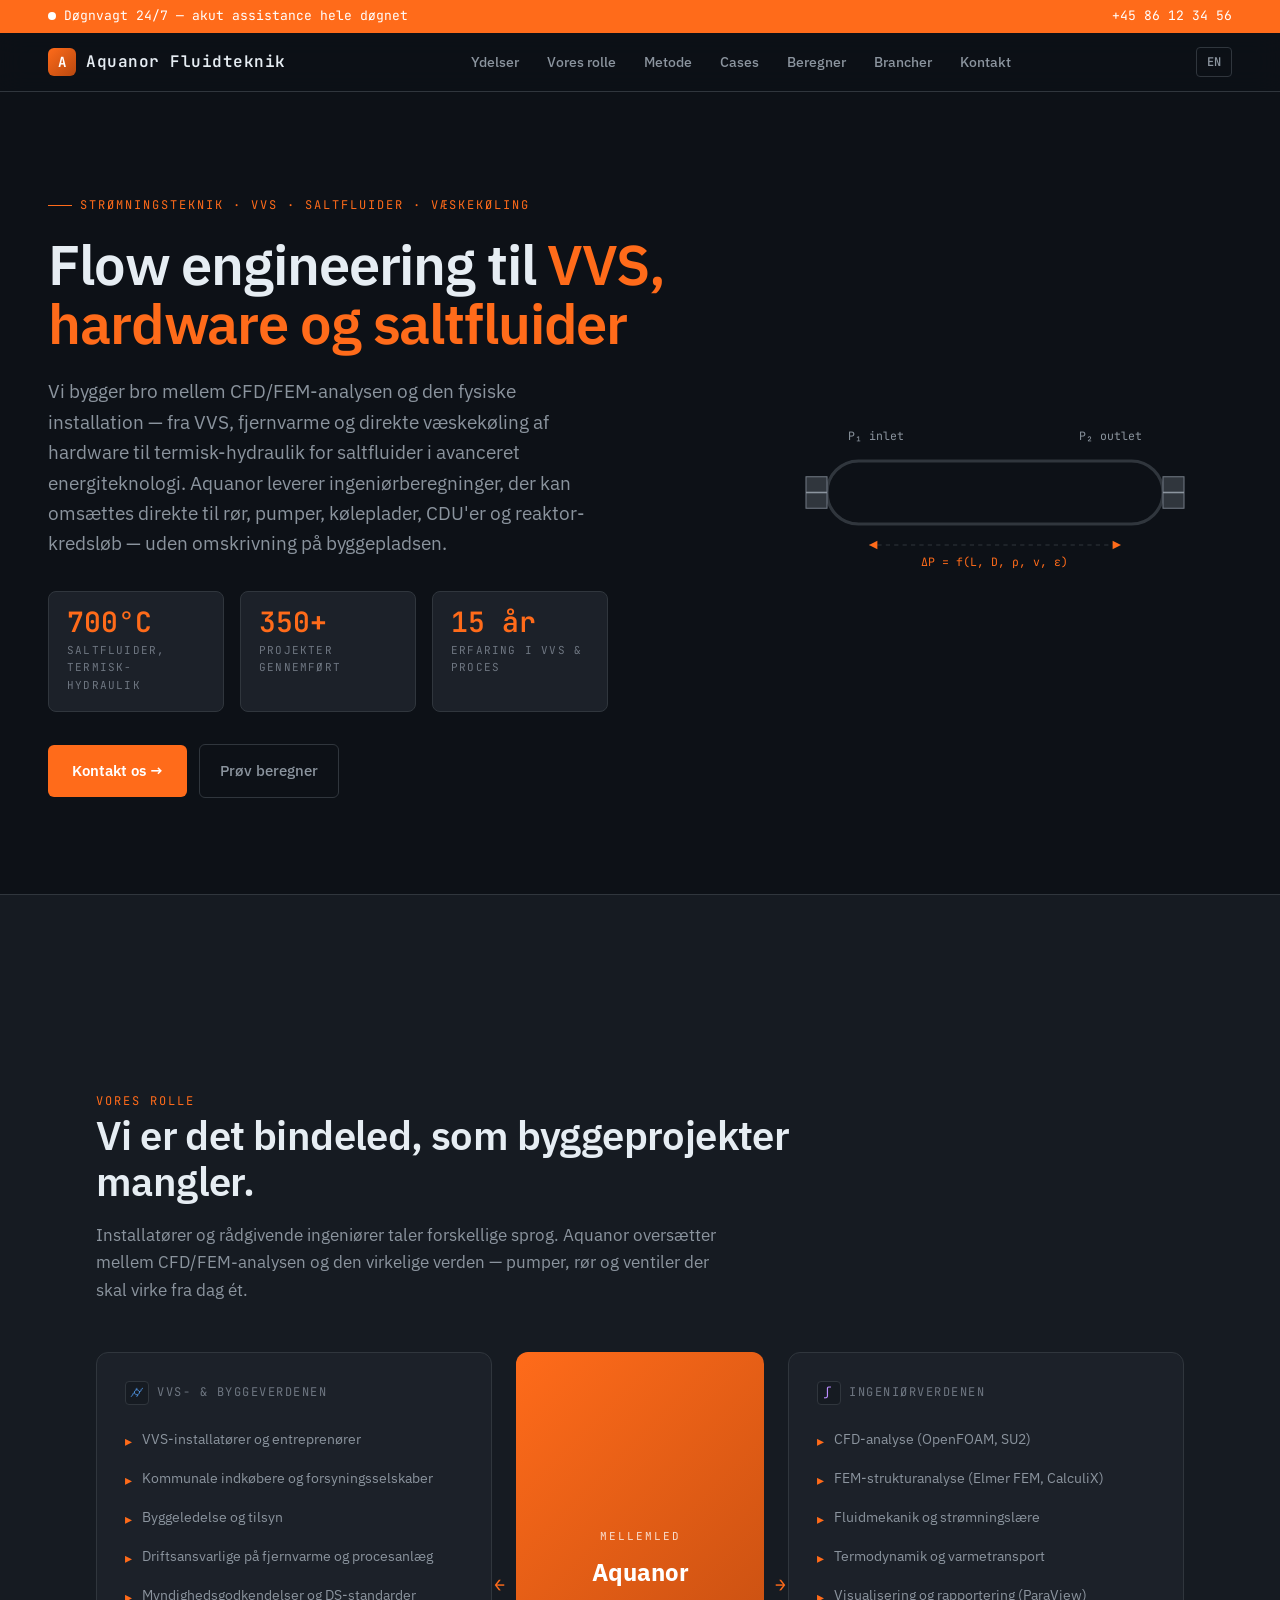
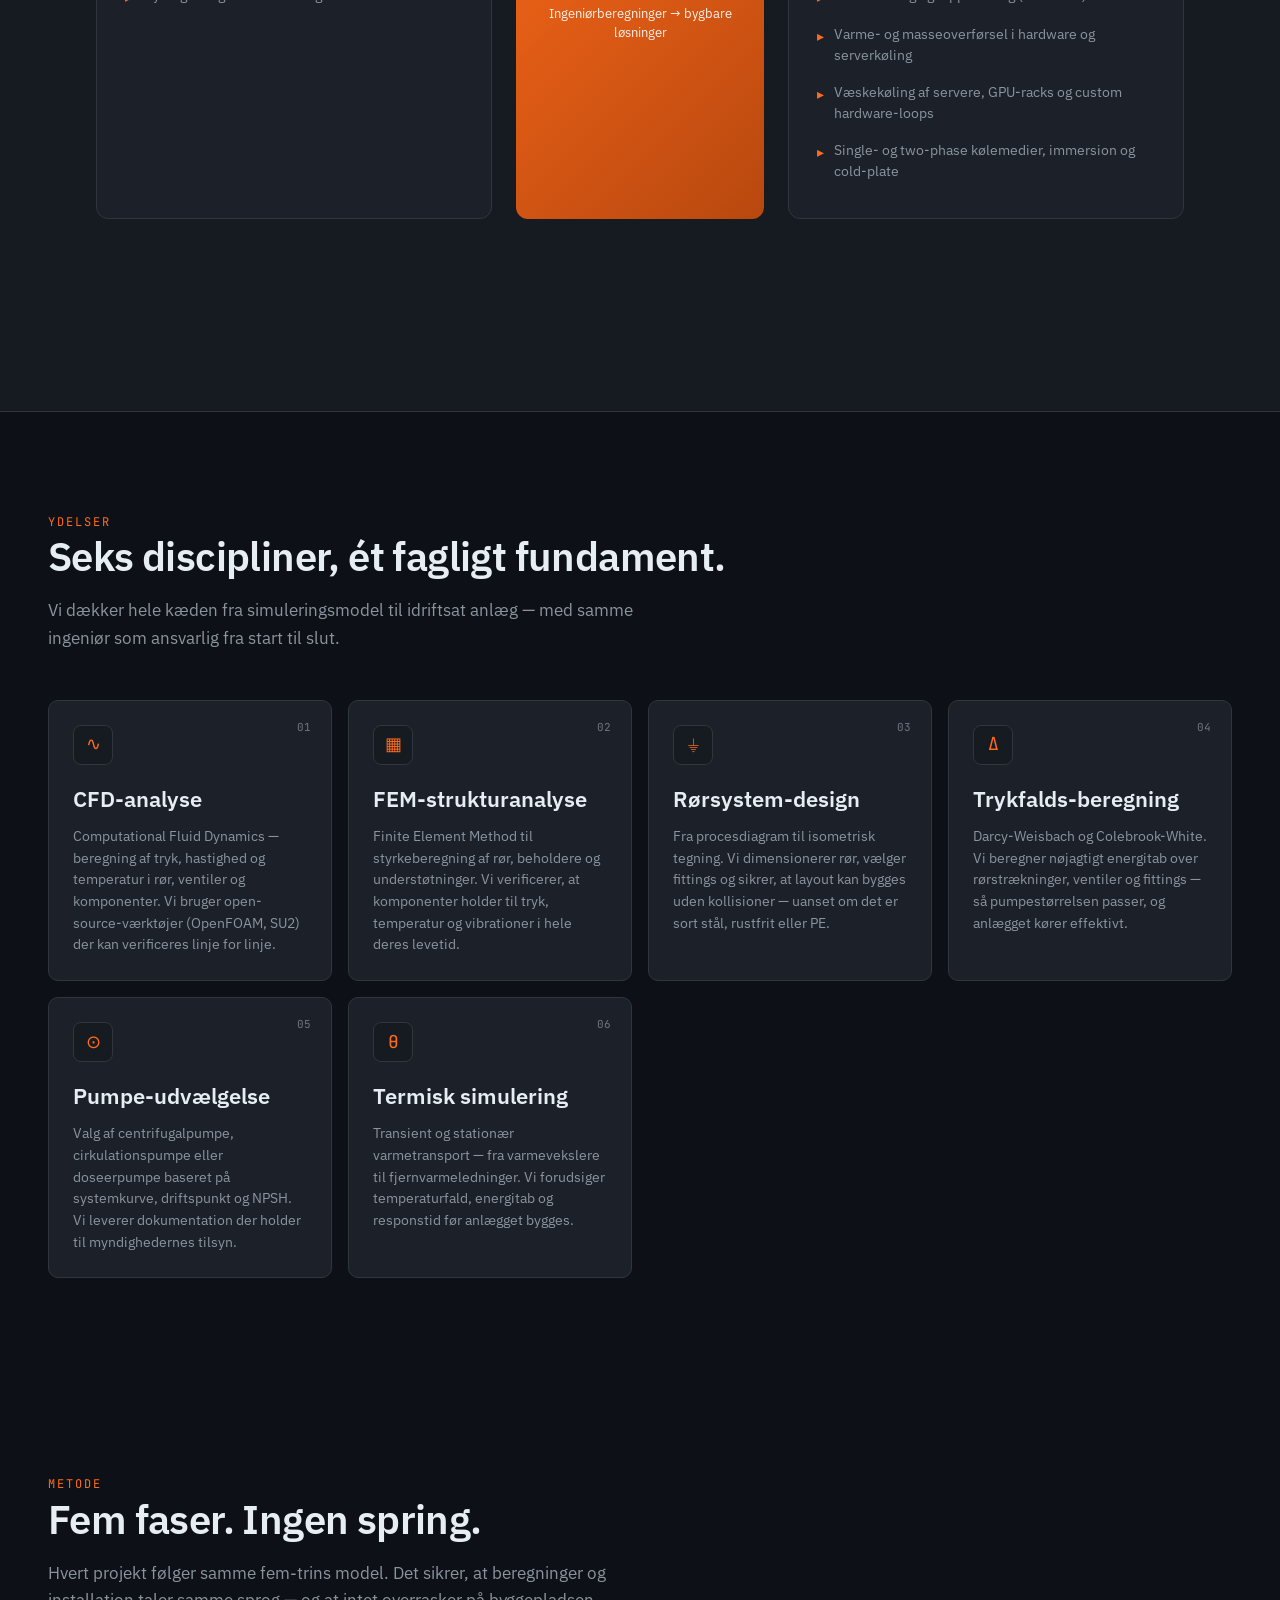
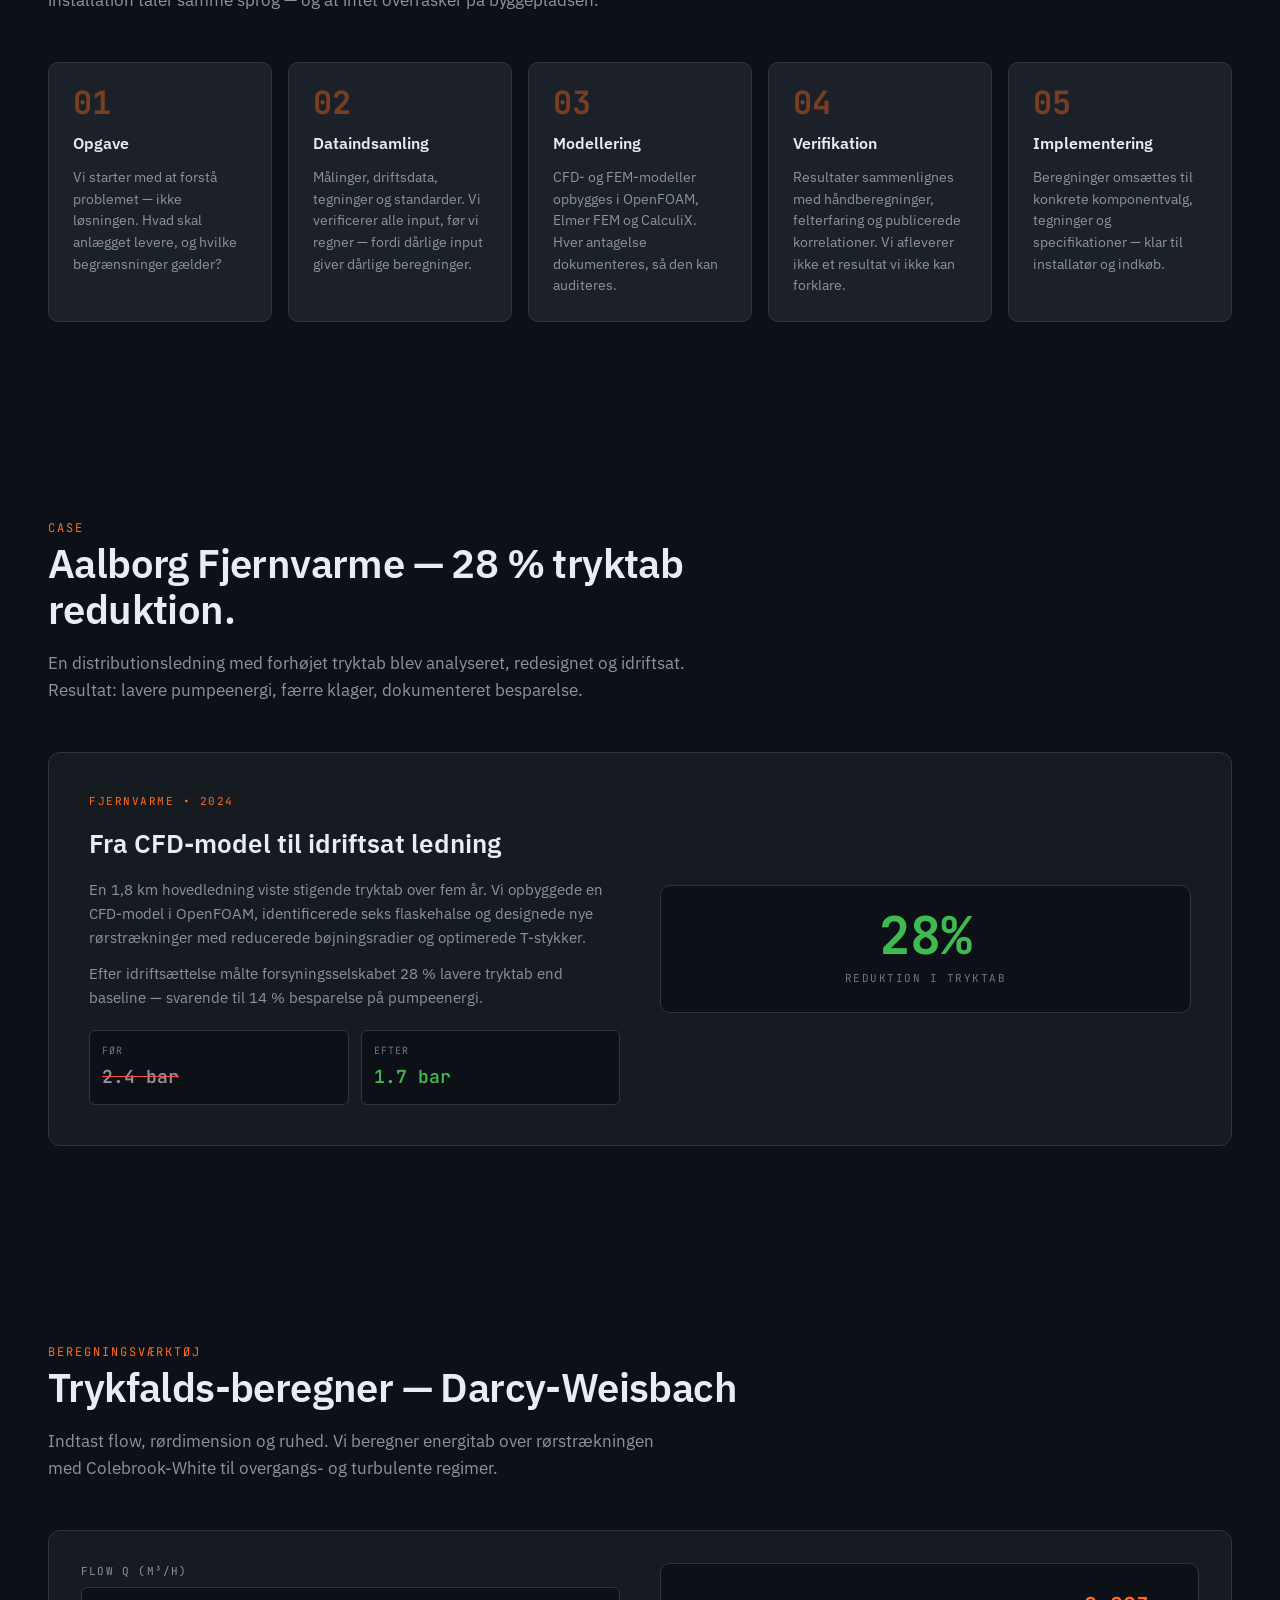
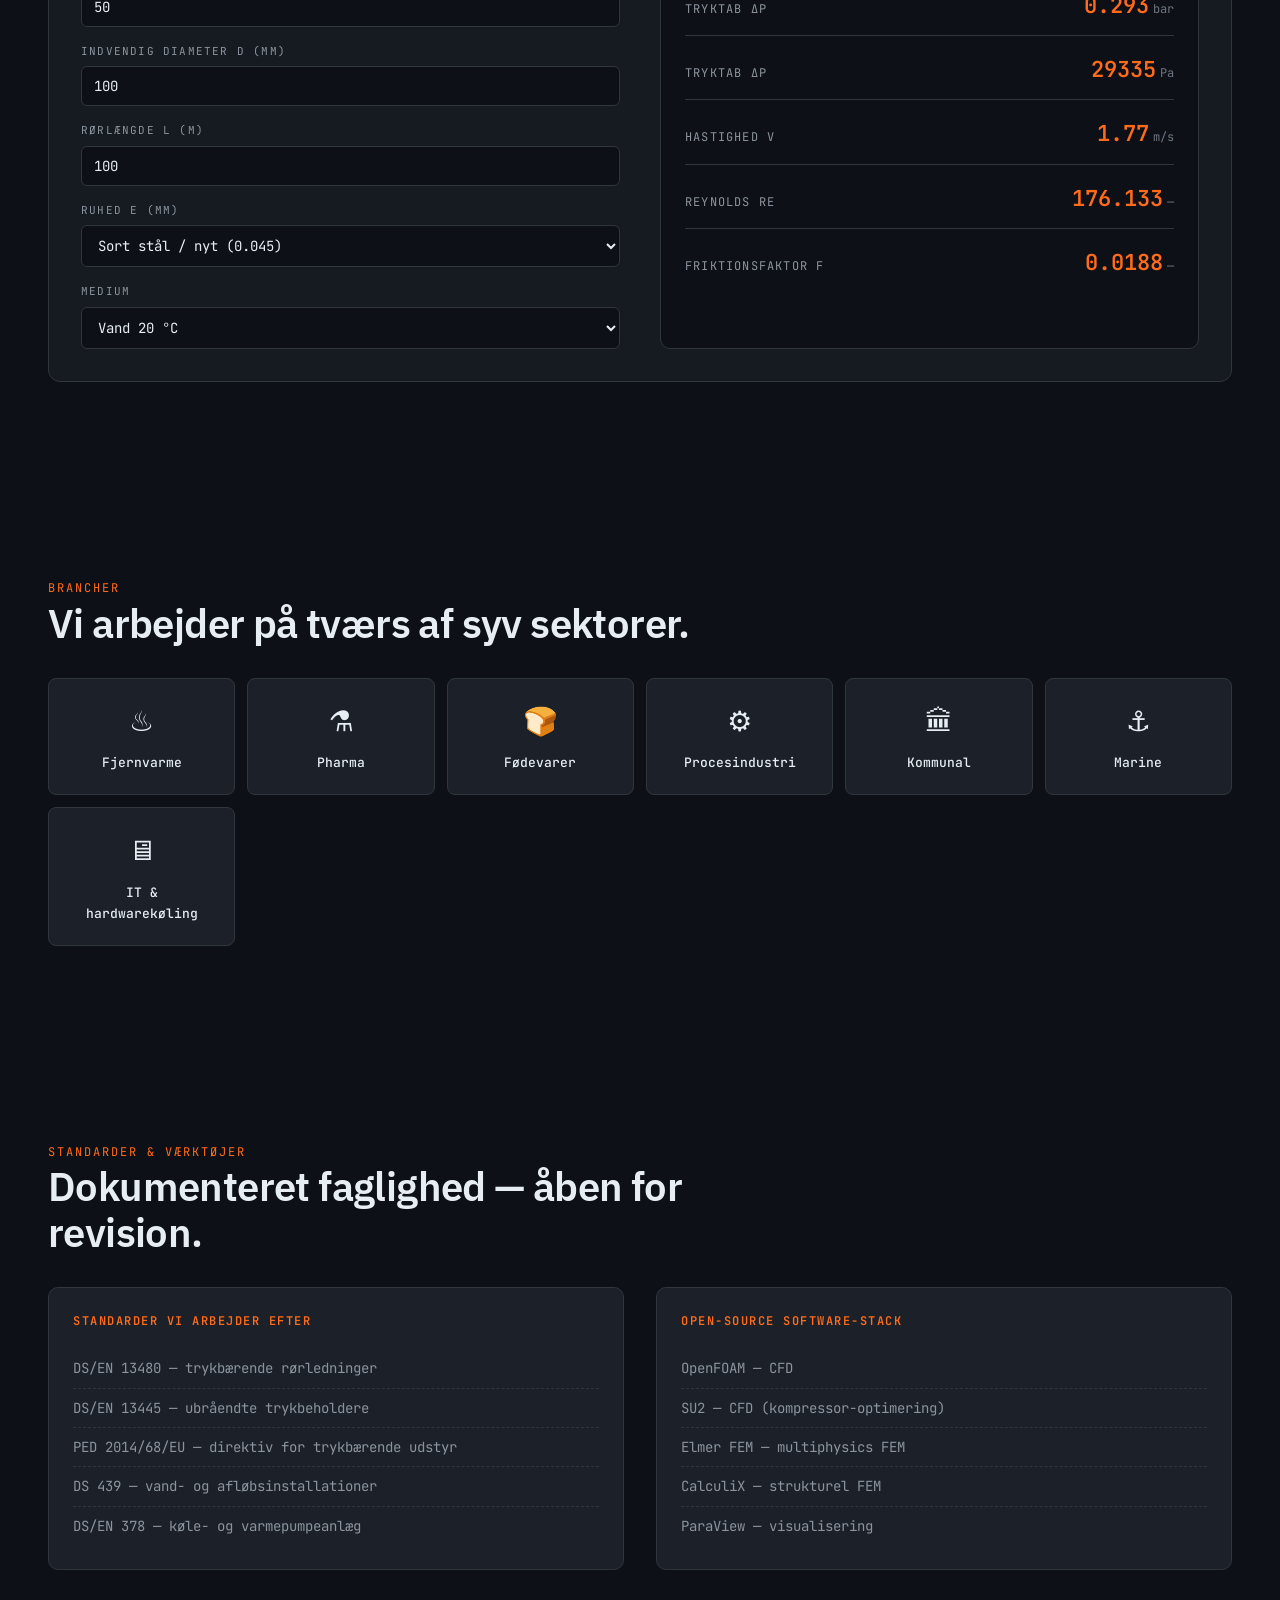
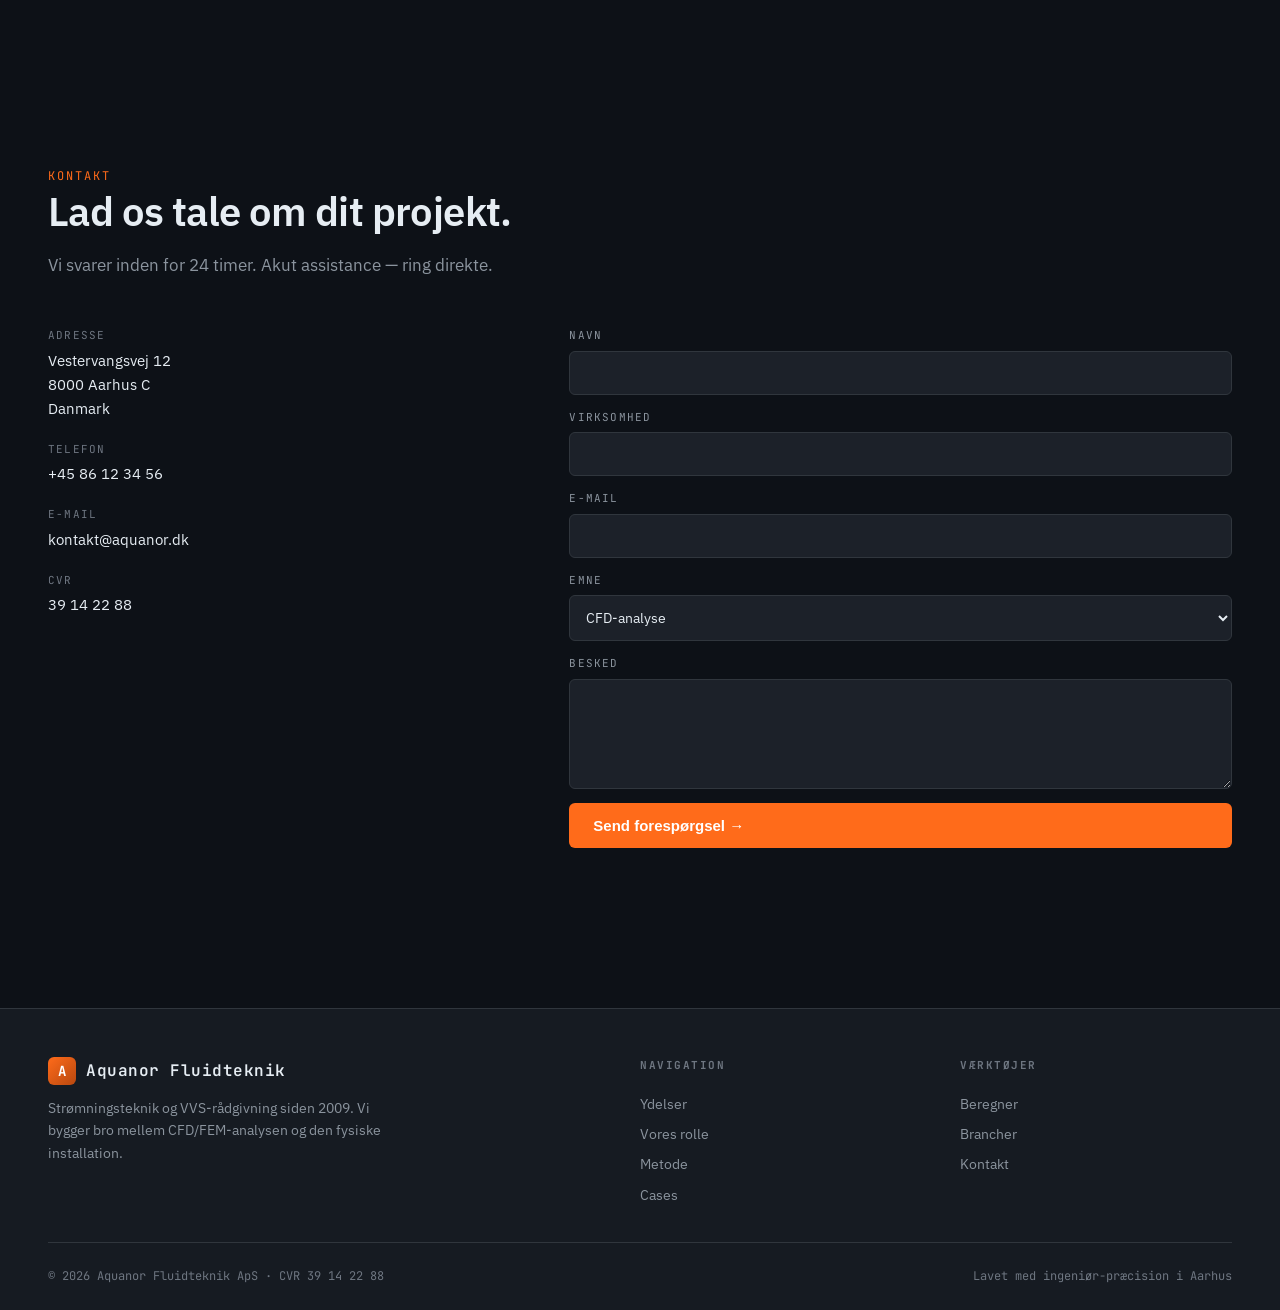
==== index.html @ 1bf4fdbf "Reframe around salt fluids + hardware cooling (700°C hero stat, 3 new bridge bullets, broader indust" ====
<!DOCTYPE html>
<html lang="da" data-lang="da">
<head>
<meta charset="UTF-8">
<meta name="viewport" content="width=device-width, initial-scale=1.0">
<title>Aquanor Fluidteknik ApS</title>
<link rel="preconnect" href="https://fonts.googleapis.com">
<link rel="preconnect" href="https://fonts.gstatic.com" crossorigin>
<link href="https://fonts.googleapis.com/css2?family=IBM+Plex+Sans:wght@400;500;600;700&family=JetBrains+Mono:wght@400;500&display=swap" rel="stylesheet">
<style>
:root{
  --bg:#0d1117;--bg-elev:#161b22;--bg-card:#1c2129;--border:#30363d;
  --text:#e6edf3;--text-dim:#8b949e;--text-faint:#6e7681;
  --accent:#ff6b1a;--accent-dim:#b8480f;
  --blue:#58a6ff;--green:#3fb950;--purple:#bc8cff;
  --mono:'JetBrains Mono',monospace;--sans:'IBM Plex Sans',system-ui,sans-serif;
}
*{margin:0;padding:0;box-sizing:border-box}
html{scroll-behavior:smooth}
body{font-family:var(--sans);background:var(--bg);color:var(--text);line-height:1.6;font-size:16px;-webkit-font-smoothing:antialiased}
a{color:inherit;text-decoration:none}
img,svg{max-width:100%;display:block}

/* === STRIP === */
.strip{background:var(--accent);color:#fff;font-family:var(--mono);font-size:13px;padding:6px clamp(16px,4vw,48px);display:flex;justify-content:space-between;gap:16px;flex-wrap:wrap}
.strip .dot{display:inline-block;width:8px;height:8px;border-radius:50%;background:#fff;animation:pulse 2s infinite;margin-right:8px;vertical-align:middle}
@keyframes pulse{0%,100%{opacity:1}50%{opacity:.4}}

/* === NAV === */
.nav{position:sticky;top:0;z-index:50;background:rgba(13,17,23,.92);backdrop-filter:blur(12px);border-bottom:1px solid var(--border);padding:14px clamp(16px,4vw,48px);display:flex;align-items:center;justify-content:space-between;gap:24px}
.logo{font-family:var(--mono);font-weight:600;font-size:16px;color:var(--text);letter-spacing:.5px;display:flex;align-items:center;gap:10px}
.logo-mark{width:28px;height:28px;background:linear-gradient(135deg,var(--accent) 0%,var(--accent-dim) 100%);border-radius:6px;display:grid;place-items:center;font-family:var(--mono);font-weight:700;font-size:14px;color:#fff}
.nav-links{display:flex;gap:28px;list-style:none;align-items:center}
.nav-links a{color:var(--text-dim);font-size:14px;font-weight:500;transition:color .15s}
.nav-links a:hover{color:var(--accent)}
.nav-actions{display:flex;align-items:center;gap:12px}
.lang-toggle{font-family:var(--mono);font-size:12px;font-weight:600;padding:6px 10px;border:1px solid var(--border);border-radius:4px;background:transparent;color:var(--text-dim);cursor:pointer;transition:all .15s}
.lang-toggle:hover{border-color:var(--accent);color:var(--accent)}
.hamburger{display:none;background:none;border:none;cursor:pointer;padding:8px;color:var(--text)}
.hamburger span{display:block;width:22px;height:2px;background:var(--text);margin:5px 0;transition:transform .2s}
.hamburger.open span:nth-child(1){transform:rotate(45deg) translate(5px,5px)}
.hamburger.open span:nth-child(2){opacity:0}
.hamburger.open span:nth-child(3){transform:rotate(-45deg) translate(5px,-5px)}

@media (max-width:900px){
  .hamburger{display:block}
  .nav-links{position:absolute;top:100%;left:0;right:0;background:var(--bg-elev);flex-direction:column;gap:0;padding:0;border-bottom:1px solid var(--border);display:none}
  .nav-links.open{display:flex}
  .nav-links li{width:100%;border-bottom:1px solid var(--border)}
  .nav-links a{display:block;padding:16px 24px}
  .lang-toggle{margin-left:auto}
}

/* === HERO === */
.hero{padding:clamp(48px,8vw,96px) clamp(16px,4vw,48px);display:grid;grid-template-columns:1fr;gap:48px;max-width:1280px;margin:0 auto;align-items:center}
@media(min-width:900px){.hero{grid-template-columns:1.4fr 1fr}}
.hero-eyebrow{font-family:var(--mono);font-size:12px;color:var(--accent);text-transform:uppercase;letter-spacing:2px;margin-bottom:20px;display:inline-flex;align-items:center;gap:8px}
.hero-eyebrow::before{content:"";width:24px;height:1px;background:var(--accent)}
h1{font-size:clamp(32px,5.5vw,56px);line-height:1.05;font-weight:600;letter-spacing:-.02em;margin-bottom:24px}
h1 .accent{color:var(--accent)}
.lead{font-size:clamp(16px,1.8vw,19px);color:var(--text-dim);margin-bottom:32px;max-width:540px}
.hero-stats{display:grid;grid-template-columns:repeat(3,1fr);gap:16px;margin-bottom:32px;max-width:560px}
.stat{background:var(--bg-card);border:1px solid var(--border);border-radius:8px;padding:16px 18px}
.stat-num{font-family:var(--mono);font-size:clamp(20px,2.6vw,28px);font-weight:600;color:var(--accent);line-height:1}
.stat-label{font-family:var(--mono);font-size:11px;color:var(--text-faint);text-transform:uppercase;letter-spacing:1.2px;margin-top:6px}
.cta{display:inline-flex;align-items:center;gap:10px;background:var(--accent);color:#fff;padding:14px 24px;border-radius:6px;font-weight:600;font-size:15px;border:none;cursor:pointer;transition:background .15s}
.cta:hover{background:var(--accent-dim)}
.cta-ghost{display:inline-flex;align-items:center;gap:8px;color:var(--text-dim);padding:14px 20px;font-weight:500;font-size:15px;border:1px solid var(--border);border-radius:6px;margin-left:8px;transition:all .15s}
.cta-ghost:hover{border-color:var(--text-dim);color:var(--text)}

/* Animated pipe SVG */
.pipe-svg{width:100%;height:auto;max-width:420px;margin:0 auto;display:block}
.pipe-svg .flow{stroke-dasharray:8 12;animation:flow 1.6s linear infinite}
@keyframes flow{to{stroke-dashoffset:-40}}

/* === SECTION COMMON === */
section{padding:clamp(56px,8vw,96px) clamp(16px,4vw,48px);max-width:1280px;margin:0 auto}
.eyebrow{font-family:var(--mono);font-size:12px;color:var(--accent);text-transform:uppercase;letter-spacing:2px;margin-bottom:14px}
h2{font-size:clamp(26px,4vw,40px);line-height:1.15;font-weight:600;letter-spacing:-.015em;margin-bottom:18px;max-width:780px}
h3{font-size:clamp(18px,2vw,22px);font-weight:600;margin-bottom:10px}
.section-lead{font-size:clamp(15px,1.6vw,17px);color:var(--text-dim);max-width:640px;margin-bottom:48px}

/* === BRIDGE SECTION === */
.bridge{background:var(--bg-elev);border-top:1px solid var(--border);border-bottom:1px solid var(--border)}
.bridge-inner{max-width:1280px;margin:0 auto;padding:clamp(56px,8vw,96px) clamp(16px,4vw,48px)}
.bridge-grid{display:grid;grid-template-columns:1fr;gap:24px;margin-top:32px;align-items:stretch}
@media(min-width:900px){.bridge-grid{grid-template-columns:1fr auto 1fr;gap:24px}}
.bridge-side{background:var(--bg-card);border:1px solid var(--border);border-radius:12px;padding:28px;position:relative}
.bridge-side.left::before{content:"";position:absolute;top:24px;right:-1px;bottom:24px;width:2px;background:linear-gradient(to bottom,transparent,var(--accent),transparent);opacity:.3}
@media(min-width:900px){.bridge-side.left::before{display:none}}
.bridge-side-title{font-family:var(--mono);font-size:12px;text-transform:uppercase;letter-spacing:1.5px;color:var(--text-faint);margin-bottom:16px;display:flex;align-items:center;gap:8px}
.bridge-side-title .icon{width:24px;height:24px;border-radius:4px;background:var(--bg-elev);border:1px solid var(--border);display:grid;place-items:center;font-family:var(--mono);font-size:13px}
.bridge-side.left .icon{color:var(--blue)}
.bridge-side.right .icon{color:var(--purple)}
.bridge-list{list-style:none}
.bridge-list li{padding:8px 0;color:var(--text-dim);font-size:14px;display:flex;align-items:flex-start;gap:10px;line-height:1.5}
.bridge-list li::before{content:"▸";color:var(--accent);flex-shrink:0;margin-top:2px}
.bridge-center{display:flex;flex-direction:column;align-items:center;justify-content:center;background:linear-gradient(135deg,var(--accent) 0%,var(--accent-dim) 100%);border-radius:12px;padding:32px 24px;min-height:140px;text-align:center;color:#fff;position:relative}
.bridge-center-label{font-family:var(--mono);font-size:11px;text-transform:uppercase;letter-spacing:2px;opacity:.8;margin-bottom:8px}
.bridge-center-name{font-family:var(--sans);font-size:24px;font-weight:700;margin-bottom:12px}
.bridge-center-tag{font-size:13px;opacity:.92;line-height:1.5;max-width:200px}
.bridge-center-arrows{position:absolute;left:-22px;top:50%;transform:translateY(-50%);font-family:var(--mono);font-size:18px;color:var(--accent);display:none}
.bridge-center-arrows.right{left:auto;right:-22px}
@media(min-width:900px){.bridge-center-arrows{display:block}}

/* === CAPABILITIES === */
.cap-grid{display:grid;grid-template-columns:repeat(auto-fit,minmax(280px,1fr));gap:16px}
.cap{background:var(--bg-card);border:1px solid var(--border);border-radius:10px;padding:24px;transition:all .2s;position:relative;overflow:hidden}
.cap:hover{border-color:var(--accent);transform:translateY(-2px)}
.cap-icon{width:40px;height:40px;border-radius:8px;background:var(--bg-elev);border:1px solid var(--border);display:grid;place-items:center;margin-bottom:16px;font-family:var(--mono);font-size:18px;color:var(--accent)}
.cap-num{position:absolute;top:18px;right:20px;font-family:var(--mono);font-size:11px;color:var(--text-faint)}
.cap-desc{color:var(--text-dim);font-size:14px;line-height:1.55}

/* === METHODOLOGY === */
.method-grid{display:grid;grid-template-columns:repeat(auto-fit,minmax(220px,1fr));gap:16px;margin-top:32px}
.method-step{background:var(--bg-card);border:1px solid var(--border);border-radius:10px;padding:24px;position:relative}
.method-num{font-family:var(--mono);font-size:32px;font-weight:700;color:var(--accent);opacity:.4;line-height:1;margin-bottom:12px}
.method-step h3{font-size:16px;color:var(--text)}
.method-step p{color:var(--text-dim);font-size:14px;line-height:1.55;margin-top:8px}

/* === CASE === */
.case{background:var(--bg-elev);border:1px solid var(--border);border-radius:12px;padding:clamp(28px,4vw,40px);display:grid;grid-template-columns:1fr;gap:24px;margin-top:32px}
@media(min-width:800px){.case{grid-template-columns:1fr 1fr;gap:40px;align-items:center}}
.case-tag{font-family:var(--mono);font-size:11px;text-transform:uppercase;letter-spacing:1.5px;color:var(--accent);margin-bottom:12px}
.case h3{font-size:clamp(20px,2.4vw,26px);margin-bottom:14px}
.case p{color:var(--text-dim);font-size:15px;line-height:1.6;margin-bottom:12px}
.case-metric{background:var(--bg);border:1px solid var(--border);border-radius:10px;padding:24px;text-align:center}
.case-metric-num{font-family:var(--mono);font-size:clamp(36px,5vw,52px);font-weight:700;color:var(--green);line-height:1}
.case-metric-label{font-family:var(--mono);font-size:11px;color:var(--text-faint);text-transform:uppercase;letter-spacing:1.5px;margin-top:8px}
.case-before-after{display:grid;grid-template-columns:1fr 1fr;gap:12px;margin-top:20px}
.ba-cell{background:var(--bg);border:1px solid var(--border);border-radius:6px;padding:12px}
.ba-label{font-family:var(--mono);font-size:10px;color:var(--text-faint);text-transform:uppercase;letter-spacing:1.2px;margin-bottom:4px}
.ba-value{font-family:var(--mono);font-size:18px;font-weight:600}
.ba-value.before{color:var(--text-dim);text-decoration:line-through;text-decoration-color:var(--red,#f85149)}
.ba-value.after{color:var(--green)}

/* === CALCULATOR === */
.calc-wrap{display:grid;grid-template-columns:1fr;gap:24px;background:var(--bg-elev);border:1px solid var(--border);border-radius:12px;padding:clamp(24px,3vw,32px);margin-top:32px}
@media(min-width:900px){.calc-wrap{grid-template-columns:1fr 1fr;gap:40px}}
.calc-inputs{display:flex;flex-direction:column;gap:16px}
.calc-row{display:flex;flex-direction:column;gap:6px}
.calc-row label{font-family:var(--mono);font-size:11px;color:var(--text-dim);text-transform:uppercase;letter-spacing:1.2px}
.calc-row input,.calc-row select{background:var(--bg);border:1px solid var(--border);border-radius:6px;padding:10px 12px;color:var(--text);font-family:var(--mono);font-size:14px;width:100%;transition:border-color .15s}
.calc-row input:focus,.calc-row select:focus{outline:none;border-color:var(--accent)}
.calc-output{background:var(--bg);border:1px solid var(--border);border-radius:10px;padding:24px;display:flex;flex-direction:column;gap:16px}
.calc-output-row{display:flex;justify-content:space-between;align-items:baseline;padding-bottom:12px;border-bottom:1px solid var(--border)}
.calc-output-row:last-child{border-bottom:none}
.calc-out-label{font-family:var(--mono);font-size:12px;color:var(--text-dim);text-transform:uppercase;letter-spacing:1.2px}
.calc-out-value{font-family:var(--mono);font-size:22px;font-weight:600;color:var(--accent)}
.calc-out-unit{font-family:var(--mono);font-size:12px;color:var(--text-faint);margin-left:4px}

/* === INDUSTRIES === */
.ind-grid{display:grid;grid-template-columns:repeat(auto-fit,minmax(180px,1fr));gap:12px;margin-top:32px}
.ind{background:var(--bg-card);border:1px solid var(--border);border-radius:8px;padding:20px;text-align:center;transition:all .2s}
.ind:hover{border-color:var(--accent);background:var(--bg-elev)}
.ind-icon{font-size:28px;margin-bottom:10px;display:block}
.ind-name{font-family:var(--mono);font-size:13px;font-weight:500;color:var(--text)}

/* === CREDENTIALS === */
.cred-grid{display:grid;grid-template-columns:1fr;gap:24px;margin-top:32px}
@media(min-width:800px){.cred-grid{grid-template-columns:1fr 1fr;gap:32px}}
.cred-block{background:var(--bg-card);border:1px solid var(--border);border-radius:10px;padding:24px}
.cred-block h3{font-family:var(--mono);font-size:12px;color:var(--accent);text-transform:uppercase;letter-spacing:1.5px;margin-bottom:18px}
.cred-list{list-style:none}
.cred-list li{padding:8px 0;color:var(--text-dim);font-size:14px;font-family:var(--mono);border-bottom:1px dashed var(--border)}
.cred-list li:last-child{border-bottom:none}

/* === CONTACT === */
.contact-grid{display:grid;grid-template-columns:1fr;gap:32px;margin-top:32px}
@media(min-width:900px){.contact-grid{grid-template-columns:1fr 1.4fr;gap:48px}}
.contact-info{display:flex;flex-direction:column;gap:20px}
.contact-row{display:flex;flex-direction:column;gap:4px}
.contact-label{font-family:var(--mono);font-size:11px;color:var(--text-faint);text-transform:uppercase;letter-spacing:1.2px}
.contact-value{color:var(--text);font-size:15px}
.contact-form{display:flex;flex-direction:column;gap:14px}
.form-row{display:flex;flex-direction:column;gap:6px}
.form-row label{font-family:var(--mono);font-size:11px;color:var(--text-dim);text-transform:uppercase;letter-spacing:1.2px}
.form-row input,.form-row textarea,.form-row select{background:var(--bg-card);border:1px solid var(--border);border-radius:6px;padding:12px;color:var(--text);font-family:var(--sans);font-size:14px;transition:border-color .15s}
.form-row input:focus,.form-row textarea:focus,.form-row select:focus{outline:none;border-color:var(--accent)}
.form-row textarea{resize:vertical;min-height:110px;font-family:var(--mono);font-size:13px}
.form-success{background:rgba(63,185,80,.1);border:1px solid var(--green);color:var(--green);padding:14px;border-radius:6px;font-size:14px;display:none}
.form-success.show{display:block}

/* === FOOTER === */
footer{background:var(--bg-elev);border-top:1px solid var(--border);padding:48px clamp(16px,4vw,48px) 24px;margin-top:64px}
.footer-inner{max-width:1280px;margin:0 auto;display:grid;grid-template-columns:1fr;gap:32px}
@media(min-width:800px){.footer-inner{grid-template-columns:2fr 1fr 1fr;gap:48px}}
.footer-brand p{color:var(--text-dim);font-size:14px;line-height:1.6;margin-top:12px;max-width:340px}
.footer-col h4{font-family:var(--mono);font-size:11px;text-transform:uppercase;letter-spacing:1.5px;color:var(--text-faint);margin-bottom:14px}
.footer-col ul{list-style:none}
.footer-col li{padding:4px 0;font-size:14px}
.footer-col a{color:var(--text-dim);transition:color .15s}
.footer-col a:hover{color:var(--accent)}
.footer-bottom{max-width:1280px;margin:32px auto 0;padding-top:24px;border-top:1px solid var(--border);display:flex;flex-wrap:wrap;gap:12px;justify-content:space-between;color:var(--text-faint);font-size:12px;font-family:var(--mono)}
</style>
</head>
<body>

<!-- 1. STRIP -->
<div class="strip">
  <span><span class="dot"></span><span data-i18n="strip.oncall">Døgnvagt 24/7 — akut assistance hele døgnet</span></span>
  <span data-i18n="strip.phone">+45 86 12 34 56</span>
</div>

<!-- 2. NAV -->
<nav class="nav">
  <a href="#" class="logo">
    <span class="logo-mark">A</span>
    <span>Aquanor Fluidteknik</span>
  </a>
  <ul class="nav-links" id="navLinks">
    <li><a href="#ydelser" data-i18n="nav.services">Ydelser</a></li>
    <li><a href="#rolle" data-i18n="nav.role">Vores rolle</a></li>
    <li><a href="#metode" data-i18n="nav.method">Metode</a></li>
    <li><a href="#cases" data-i18n="nav.cases">Cases</a></li>
    <li><a href="#beregner" data-i18n="nav.calc">Beregner</a></li>
    <li><a href="#branches" data-i18n="nav.industries">Brancher</a></li>
    <li><a href="#kontakt" data-i18n="nav.contact">Kontakt</a></li>
  </ul>
  <div class="nav-actions">
    <button class="lang-toggle" id="langToggle" aria-label="Switch language">EN</button>
    <button class="hamburger" id="hamburger" aria-label="Menu">
      <span></span><span></span><span></span>
    </button>
  </div>
</nav>

<!-- 3. HERO -->
<section class="hero">
  <div class="hero-text">
    <span class="hero-eyebrow" data-i18n="hero.eyebrow">Strømningsteknik · VVS · saltfluider · væskekøling</span>
    <h1 data-i18n="hero.title">Flow engineering der <span class="accent">holder i praksis</span></h1>
    <p class="lead" data-i18n="hero.lead">Vi bygger bro mellem CFD/FEM-analysen og den fysiske installation — fra VVS, fjernvarme og direkte væskekøling af hardware til termisk-hydraulik for saltfluider i avanceret energiteknologi. Aquanor leverer ingeniørberegninger, der kan omsættes direkte til rør, pumper, køleplader, CDU'er og reaktor-kredsløb — uden omskrivning på byggepladsen.</p>
    <div class="hero-stats">
      <div class="stat">
        <div class="stat-num">700°C</div>
        <div class="stat-label" data-i18n="hero.stat1">Saltfluider, termisk-hydraulik</div>
      </div>
      <div class="stat">
        <div class="stat-num">350+</div>
        <div class="stat-label" data-i18n="hero.stat2">Projekter gennemført</div>
      </div>
      <div class="stat">
        <div class="stat-num">15 år</div>
        <div class="stat-label" data-i18n="hero.stat3">Erfaring i VVS & proces</div>
      </div>
    </div>
    <a href="#kontakt" class="cta" data-i18n="hero.cta">Kontakt os →</a>
    <a href="#beregner" class="cta-ghost" data-i18n="hero.cta2">Prøv beregner</a>
  </div>
  <div>
    <svg class="pipe-svg" viewBox="0 0 400 300" xmlns="http://www.w3.org/2000/svg" aria-hidden="true">
      <defs>
        <linearGradient id="pipeGrad" x1="0" x2="1" y1="0" y2="0">
          <stop offset="0" stop-color="#30363d"/>
          <stop offset="1" stop-color="#161b22"/>
        </linearGradient>
        <linearGradient id="flowGrad" x1="0" x2="1">
          <stop offset="0" stop-color="#ff6b1a" stop-opacity="0.2"/>
          <stop offset=".5" stop-color="#ff6b1a" stop-opacity="1"/>
          <stop offset="1" stop-color="#ff6b1a" stop-opacity="0.2"/>
        </linearGradient>
      </defs>
      <!-- Pipe body -->
      <rect x="40" y="120" width="320" height="60" rx="30" fill="none" stroke="url(#pipeGrad)" stroke-width="2"/>
      <rect x="40" y="120" width="320" height="60" rx="30" fill="none" stroke="#30363d" stroke-width="3"/>
      <!-- Flow line -->
      <line x1="60" y1="150" x2="340" y2="150" stroke="url(#flowGrad)" stroke-width="6" stroke-linecap="round" class="flow"/>
      <!-- Inlet -->
      <rect x="20" y="135" width="20" height="30" fill="#30363d" stroke="#6e7681"/>
      <line x1="20" y1="150" x2="40" y2="150" stroke="#8b949e" stroke-width="1.5"/>
      <!-- Outlet -->
      <rect x="360" y="135" width="20" height="30" fill="#30363d" stroke="#6e7681"/>
      <line x1="360" y1="150" x2="380" y2="150" stroke="#8b949e" stroke-width="1.5"/>
      <!-- Annotations -->
      <text x="60" y="100" font-family="JetBrains Mono" font-size="11" fill="#8b949e">P₁ inlet</text>
      <text x="340" y="100" font-family="JetBrains Mono" font-size="11" fill="#8b949e" text-anchor="end">P₂ outlet</text>
      <text x="200" y="220" font-family="JetBrains Mono" font-size="11" fill="#ff6b1a" text-anchor="middle">ΔP = f(L, D, ρ, v, ε)</text>
      <!-- Pressure drop arrow -->
      <line x1="80" y1="200" x2="320" y2="200" stroke="#30363d" stroke-width="1" stroke-dasharray="4 4"/>
      <polygon points="320,200 312,196 312,204" fill="#ff6b1a"/>
      <polygon points="80,200 88,196 88,204" fill="#ff6b1a"/>
    </svg>
  </div>
</section>

<!-- 4. BRIDGE SECTION -->
<section class="bridge" id="rolle">
  <div class="bridge-inner">
    <span class="eyebrow" data-i18n="bridge.eyebrow">Vores rolle</span>
    <h2 data-i18n="bridge.title">Vi er det bindeled, som byggeprojekter mangler.</h2>
    <p class="section-lead" data-i18n="bridge.lead">Installatører og rådgivende ingeniører taler forskellige sprog. Aquanor oversætter mellem CFD/FEM-analysen og den virkelige verden — pumper, rør og ventiler der skal virke fra dag ét.</p>
    <div class="bridge-grid">
      <div class="bridge-side left">
        <div class="bridge-side-title"><span class="icon">⌭</span><span data-i18n="bridge.left_title">VVS- & byggeverdenen</span></div>
        <ul class="bridge-list">
          <li data-i18n="bridge.left1">VVS-installatører og entreprenører</li>
          <li data-i18n="bridge.left2">Kommunale indkøbere og forsyningsselskaber</li>
          <li data-i18n="bridge.left3">Byggeledelse og tilsyn</li>
          <li data-i18n="bridge.left4">Driftsansvarlige på fjernvarme og procesanlæg</li>
          <li data-i18n="bridge.left5">Myndighedsgodkendelser og DS-standarder</li>
        </ul>
      </div>
      <div class="bridge-center">
        <div class="bridge-center-label" data-i18n="bridge.center_label">Mellemled</div>
        <div class="bridge-center-name">Aquanor</div>
        <div class="bridge-center-tag" data-i18n="bridge.center_tag">Ingeniørberegninger → bygbare løsninger</div>
        <div class="bridge-center-arrows">←</div>
        <div class="bridge-center-arrows right">→</div>
      </div>
      <div class="bridge-side right">
        <div class="bridge-side-title"><span class="icon">∫</span><span data-i18n="bridge.right_title">Ingeniørverdenen</span></div>
        <ul class="bridge-list">
          <li data-i18n="bridge.right1">CFD-analyse (OpenFOAM, SU2)</li>
          <li data-i18n="bridge.right2">FEM-strukturanalyse (Elmer FEM, CalculiX)</li>
          <li data-i18n="bridge.right3">Fluidmekanik og strømningslære</li>
          <li data-i18n="bridge.right4">Termodynamik og varmetransport</li>
          <li data-i18n="bridge.right5">Visualisering og rapportering (ParaView)</li>
          <li data-i18n="bridge.right6">Termisk-hydraulik for saltfluider i energiteknologi</li>
          <li data-i18n="bridge.right7">Væskekøling af servere, GPU-racks og custom hardware-loops</li>
          <li data-i18n="bridge.right8">Single- og two-phase kølemedier, immersion og cold-plate</li>
        </ul>
      </div>
    </div>
  </div>
</section>

<!-- 5. CAPABILITIES -->
<section id="ydelser">
  <span class="eyebrow" data-i18n="cap.eyebrow">Ydelser</span>
  <h2 data-i18n="cap.title">Seks discipliner, ét fagligt fundament.</h2>
  <p class="section-lead" data-i18n="cap.lead">Vi dækker hele kæden fra simuleringsmodel til idriftsat anlæg — med samme ingeniør som ansvarlig fra start til slut.</p>
  <div class="cap-grid">
    <div class="cap"><div class="cap-num">01</div><div class="cap-icon">∿</div><h3 data-i18n="cap1.title">CFD-analyse</h3><p class="cap-desc" data-i18n="cap1.desc">Computational Fluid Dynamics — beregning af tryk, hastighed og temperatur i rør, ventiler og komponenter. Vi bruger open-source-værktøjer (OpenFOAM, SU2) der kan verificeres linje for linje.</p></div>
    <div class="cap"><div class="cap-num">02</div><div class="cap-icon">▦</div><h3 data-i18n="cap2.title">FEM-strukturanalyse</h3><p class="cap-desc" data-i18n="cap2.desc">Finite Element Method til styrkeberegning af rør, beholdere og understøtninger. Vi verificerer, at komponenter holder til tryk, temperatur og vibrationer i hele deres levetid.</p></div>
    <div class="cap"><div class="cap-num">03</div><div class="cap-icon">⏚</div><h3 data-i18n="cap3.title">Rørsystem-design</h3><p class="cap-desc" data-i18n="cap3.desc">Fra procesdiagram til isometrisk tegning. Vi dimensionerer rør, vælger fittings og sikrer, at layout kan bygges uden kollisioner — uanset om det er sort stål, rustfrit eller PE.</p></div>
    <div class="cap"><div class="cap-num">04</div><div class="cap-icon">Δ</div><h3 data-i18n="cap4.title">Trykfalds-beregning</h3><p class="cap-desc" data-i18n="cap4.desc">Darcy-Weisbach og Colebrook-White. Vi beregner nøjagtigt energitab over rørstrækninger, ventiler og fittings — så pumpestørrelsen passer, og anlægget kører effektivt.</p></div>
    <div class="cap"><div class="cap-num">05</div><div class="cap-icon">⊙</div><h3 data-i18n="cap5.title">Pumpe-udvælgelse</h3><p class="cap-desc" data-i18n="cap5.desc">Valg af centrifugalpumpe, cirkulationspumpe eller doseerpumpe baseret på systemkurve, driftspunkt og NPSH. Vi leverer dokumentation der holder til myndighedernes tilsyn.</p></div>
    <div class="cap"><div class="cap-num">06</div><div class="cap-icon">θ</div><h3 data-i18n="cap6.title">Termisk simulering</h3><p class="cap-desc" data-i18n="cap6.desc">Transient og stationær varmetransport — fra varmevekslere til fjernvarmeledninger. Vi forudsiger temperaturfald, energitab og responstid før anlægget bygges.</p></div>
  </div>
</section>

<!-- 6. METHODOLOGY -->
<section id="metode">
  <span class="eyebrow" data-i18n="meth.eyebrow">Metode</span>
  <h2 data-i18n="meth.title">Fem faser. Ingen spring.</h2>
  <p class="section-lead" data-i18n="meth.lead">Hvert projekt følger samme fem-trins model. Det sikrer, at beregninger og installation taler samme sprog — og at intet overrasker på byggepladsen.</p>
  <div class="method-grid">
    <div class="method-step"><div class="method-num">01</div><h3 data-i18n="meth1.title">Opgave</h3><p data-i18n="meth1.desc">Vi starter med at forstå problemet — ikke løsningen. Hvad skal anlægget levere, og hvilke begrænsninger gælder?</p></div>
    <div class="method-step"><div class="method-num">02</div><h3 data-i18n="meth2.title">Dataindsamling</h3><p data-i18n="meth2.desc">Målinger, driftsdata, tegninger og standarder. Vi verificerer alle input, før vi regner — fordi dårlige input giver dårlige beregninger.</p></div>
    <div class="method-step"><div class="method-num">03</div><h3 data-i18n="meth3.title">Modellering</h3><p data-i18n="meth3.desc">CFD- og FEM-modeller opbygges i OpenFOAM, Elmer FEM og CalculiX. Hver antagelse dokumenteres, så den kan auditeres.</p></div>
    <div class="method-step"><div class="method-num">04</div><h3 data-i18n="meth4.title">Verifikation</h3><p data-i18n="meth4.desc">Resultater sammenlignes med håndberegninger, felterfaring og publicerede korrelationer. Vi afleverer ikke et resultat vi ikke kan forklare.</p></div>
    <div class="method-step"><div class="method-num">05</div><h3 data-i18n="meth5.title">Implementering</h3><p data-i18n="meth5.desc">Beregninger omsættes til konkrete komponentvalg, tegninger og specifikationer — klar til installatør og indkøb.</p></div>
  </div>
</section>

<!-- 7. CASE STUDY -->
<section id="cases">
  <span class="eyebrow" data-i18n="case.eyebrow">Case</span>
  <h2 data-i18n="case.title">Aalborg Fjernvarme — 28 % tryktab reduktion.</h2>
  <p class="section-lead" data-i18n="case.lead">En distributionsledning med forhøjet tryktab blev analyseret, redesignet og idriftsat. Resultat: lavere pumpeenergi, færre klager, dokumenteret besparelse.</p>
  <div class="case">
    <div>
      <div class="case-tag" data-i18n="case.tag">Fjernvarme • 2024</div>
      <h3 data-i18n="case.h3">Fra CFD-model til idriftsat ledning</h3>
      <p data-i18n="case.p1">En 1,8 km hovedledning viste stigende tryktab over fem år. Vi opbyggede en CFD-model i OpenFOAM, identificerede seks flaskehalse og designede nye rørstrækninger med reducerede bøjningsradier og optimerede T-stykker.</p>
      <p data-i18n="case.p2">Efter idriftsættelse målte forsyningsselskabet 28 % lavere tryktab end baseline — svarende til 14 % besparelse på pumpeenergi.</p>
      <div class="case-before-after">
        <div class="ba-cell"><div class="ba-label" data-i18n="case.before">Før</div><div class="ba-value before">2.4 bar</div></div>
        <div class="ba-cell"><div class="ba-label" data-i18n="case.after">Efter</div><div class="ba-value after">1.7 bar</div></div>
      </div>
    </div>
    <div class="case-metric">
      <div class="case-metric-num">28%</div>
      <div class="case-metric-label" data-i18n="case.metric_label">Reduktion i tryktab</div>
    </div>
  </div>
</section>

<!-- 8. CALCULATOR -->
<section id="beregner">
  <span class="eyebrow" data-i18n="calc.eyebrow">Beregningsværktøj</span>
  <h2 data-i18n="calc.title">Trykfalds-beregner — Darcy-Weisbach</h2>
  <p class="section-lead" data-i18n="calc.lead">Indtast flow, rørdimension og ruhed. Vi beregner energitab over rørstrækningen med Colebrook-White til overgangs- og turbulente regimer.</p>
  <div class="calc-wrap">
    <div class="calc-inputs">
      <div class="calc-row">
        <label data-i18n="calc.q">Flow Q (m³/h)</label>
        <input type="number" id="calcQ" value="50" min="0" step="1">
      </div>
      <div class="calc-row">
        <label data-i18n="calc.d">Indvendig diameter D (mm)</label>
        <input type="number" id="calcD" value="100" min="10" step="1">
      </div>
      <div class="calc-row">
        <label data-i18n="calc.l">Rørlængde L (m)</label>
        <input type="number" id="calcL" value="100" min="1" step="1">
      </div>
      <div class="calc-row">
        <label data-i18n="calc.rough">Ruhed ε (mm)</label>
        <select id="calcRough">
          <option value="0.001">Rustfrit stål (0.001)</option>
          <option value="0.045" selected>Sort stål / nyt (0.045)</option>
          <option value="0.15">Let korroderet (0.15)</option>
          <option value="0.5">Galvaniseret (0.5)</option>
          <option value="1.0">Ældre støbejern (1.0)</option>
          <option value="0.007">PE / PP plast (0.007)</option>
        </select>
      </div>
      <div class="calc-row">
        <label data-i18n="calc.fluid">Medium</label>
        <select id="calcFluid">
          <option value="water20" selected>Vand 20 °C</option>
          <option value="water60">Vand 60 °C</option>
          <option value="glycol40">Glykol 40 % (20 °C)</option>
        </select>
      </div>
    </div>
    <div class="calc-output">
      <div class="calc-output-row"><span class="calc-out-label" data-i18n="calc.out_dp">Tryktab ΔP</span><span><span class="calc-out-value" id="outDP">—</span><span class="calc-out-unit">bar</span></span></div>
      <div class="calc-output-row"><span class="calc-out-label" data-i18n="calc.out_dp_pa">Tryktab ΔP</span><span><span class="calc-out-value" id="outDPpa">—</span><span class="calc-out-unit">Pa</span></span></div>
      <div class="calc-output-row"><span class="calc-out-label" data-i18n="calc.out_v">Hastighed v</span><span><span class="calc-out-value" id="outV">—</span><span class="calc-out-unit">m/s</span></span></div>
      <div class="calc-output-row"><span class="calc-out-label" data-i18n="calc.out_re">Reynolds Re</span><span><span class="calc-out-value" id="outRe">—</span><span class="calc-out-unit">—</span></span></div>
      <div class="calc-output-row"><span class="calc-out-label" data-i18n="calc.out_f">Friktionsfaktor f</span><span><span class="calc-out-value" id="outF">—</span><span class="calc-out-unit">—</span></span></div>
    </div>
  </div>
</section>

<!-- 9. INDUSTRIES -->
<section id="branches">
  <span class="eyebrow" data-i18n="ind.eyebrow">Brancher</span>
  <h2 data-i18n="ind.title">Vi arbejder på tværs af syv sektorer.</h2>
  <div class="ind-grid">
    <div class="ind"><span class="ind-icon">♨</span><div class="ind-name" data-i18n="ind1">Fjernvarme</div></div>
    <div class="ind"><span class="ind-icon">⚗</span><div class="ind-name" data-i18n="ind2">Pharma</div></div>
    <div class="ind"><span class="ind-icon">🍞</span><div class="ind-name" data-i18n="ind3">Fødevarer</div></div>
    <div class="ind"><span class="ind-icon">⚙</span><div class="ind-name" data-i18n="ind4">Procesindustri</div></div>
    <div class="ind"><span class="ind-icon">🏛</span><div class="ind-name" data-i18n="ind5">Kommunal</div></div>
    <div class="ind"><span class="ind-icon">⚓</span><div class="ind-name" data-i18n="ind6">Marine</div></div>
    <div class="ind"><span class="ind-icon">🖥</span><div class="ind-name" data-i18n="ind7">Hardware & salt-fluidteknologi</div></div>
  </div>
</section>

<!-- 10. CREDENTIALS -->
<section id="credentials">
  <span class="eyebrow" data-i18n="cred.eyebrow">Standarder & værktøjer</span>
  <h2 data-i18n="cred.title">Dokumenteret faglighed — åben for revision.</h2>
  <div class="cred-grid">
    <div class="cred-block">
      <h3 data-i18n="cred.std">Standarder vi arbejder efter</h3>
      <ul class="cred-list">
        <li>DS/EN 13480 — trykbærende rørledninger</li>
        <li>DS/EN 13445 — ubråendte trykbeholdere</li>
        <li>PED 2014/68/EU — direktiv for trykbærende udstyr</li>
        <li>DS 439 — vand- og afløbsinstallationer</li>
        <li>DS/EN 378 — køle- og varmepumpeanlæg</li>
      </ul>
    </div>
    <div class="cred-block">
      <h3 data-i18n="cred.sw">Open-source software-stack</h3>
      <ul class="cred-list">
        <li>OpenFOAM — CFD</li>
        <li>SU2 — CFD (kompressor-optimering)</li>
        <li>Elmer FEM — multiphysics FEM</li>
        <li>CalculiX — strukturel FEM</li>
        <li>ParaView — visualisering</li>
      </ul>
    </div>
  </div>
</section>

<!-- 11. CONTACT -->
<section id="kontakt">
  <span class="eyebrow" data-i18n="contact.eyebrow">Kontakt</span>
  <h2 data-i18n="contact.title">Lad os tale om dit projekt.</h2>
  <p class="section-lead" data-i18n="contact.lead">Vi svarer inden for 24 timer. Akut assistance — ring direkte.</p>
  <div class="contact-grid">
    <div class="contact-info">
      <div class="contact-row"><span class="contact-label" data-i18n="contact.addr">Adresse</span><span class="contact-value">Vestervangsvej 12<br>8000 Aarhus C<br>Danmark</span></div>
      <div class="contact-row"><span class="contact-label" data-i18n="contact.phone">Telefon</span><span class="contact-value">+45 86 12 34 56</span></div>
      <div class="contact-row"><span class="contact-label" data-i18n="contact.email">E-mail</span><span class="contact-value">kontakt@aquanor.dk</span></div>
      <div class="contact-row"><span class="contact-label" data-i18n="contact.cvr">CVR</span><span class="contact-value">39 14 22 88</span></div>
    </div>
    <form class="contact-form" id="contactForm">
      <div class="form-row"><label data-i18n="form.name">Navn</label><input type="text" name="name" required></div>
      <div class="form-row"><label data-i18n="form.company">Virksomhed</label><input type="text" name="company"></div>
      <div class="form-row"><label data-i18n="form.email">E-mail</label><input type="email" name="email" required></div>
      <div class="form-row"><label data-i18n="form.subject">Emne</label>
        <select name="subject">
          <option data-i18n="form.subj1">CFD-analyse</option>
          <option data-i18n="form.subj2">FEM-strukturanalyse</option>
          <option data-i18n="form.subj3">Rørsystem-design</option>
          <option data-i18n="form.subj4">Trykfalds-beregning</option>
          <option data-i18n="form.subj5">Andet</option>
        </select>
      </div>
      <div class="form-row"><label data-i18n="form.message">Besked</label><textarea name="message" required></textarea></div>
      <button type="submit" class="cta" data-i18n="form.submit">Send forespørgsel →</button>
      <div class="form-success" id="formSuccess" data-i18n="form.success">✓ Tak — vi vender tilbage inden for 24 timer.</div>
    </form>
  </div>
</section>

<!-- 12. FOOTER -->
<footer>
  <div class="footer-inner">
    <div class="footer-brand">
      <div class="logo"><span class="logo-mark">A</span><span>Aquanor Fluidteknik</span></div>
      <p data-i18n="footer.tag">Strømningsteknik og VVS-rådgivning siden 2009. Vi bygger bro mellem CFD/FEM-analysen og den fysiske installation.</p>
    </div>
    <div class="footer-col">
      <h4 data-i18n="footer.nav">Navigation</h4>
      <ul>
        <li><a href="#ydelser" data-i18n="nav.services">Ydelser</a></li>
        <li><a href="#rolle" data-i18n="nav.role">Vores rolle</a></li>
        <li><a href="#metode" data-i18n="nav.method">Metode</a></li>
        <li><a href="#cases" data-i18n="nav.cases">Cases</a></li>
      </ul>
    </div>
    <div class="footer-col">
      <h4 data-i18n="footer.tools">Værktøjer</h4>
      <ul>
        <li><a href="#beregner" data-i18n="nav.calc">Beregner</a></li>
        <li><a href="#branches" data-i18n="nav.industries">Brancher</a></li>
        <li><a href="#kontakt" data-i18n="nav.contact">Kontakt</a></li>
      </ul>
    </div>
  </div>
  <div class="footer-bottom">
    <span>© 2026 Aquanor Fluidteknik ApS · CVR 39 14 22 88</span>
    <span data-i18n="footer.made">Lavet med ingeniør-præcision i Aarhus</span>
  </div>
</footer>

<script>
/* === HAMBURGER === */
const ham=document.getElementById('hamburger');
const navLinks=document.getElementById('navLinks');
ham.addEventListener('click',()=>{ham.classList.toggle('open');navLinks.classList.toggle('open')});
navLinks.querySelectorAll('a').forEach(a=>a.addEventListener('click',()=>{ham.classList.remove('open');navLinks.classList.remove('open')}));

/* === I18N DICTIONARY === */
const I18N={
  da:{
    "strip.oncall":"Døgnvagt 24/7 — akut assistance hele døgnet",
    "strip.phone":"+45 86 12 34 56",
    "nav.services":"Ydelser","nav.role":"Vores rolle","nav.method":"Metode","nav.cases":"Cases","nav.calc":"Beregner","nav.industries":"Brancher","nav.contact":"Kontakt",
    "hero.eyebrow":"Strømningsteknik · VVS · saltfluider · væskekøling",
    "hero.title":'Flow engineering til <span class="accent">VVS, hardware og saltfluider</span>',
    "hero.lead":"Vi bygger bro mellem CFD/FEM-analysen og den fysiske installation — fra VVS, fjernvarme og direkte væskekøling af hardware til termisk-hydraulik for saltfluider i avanceret energiteknologi. Aquanor leverer ingeniørberegninger, der kan omsættes direkte til rør, pumper, køleplader, CDU'er og reaktor-kredsløb — uden omskrivning på byggepladsen.",
    "hero.stat1":"Saltfluider, termisk-hydraulik","hero.stat2":"Projekter gennemført","hero.stat3":"Erfaring i VVS & proces",
    "hero.cta":"Kontakt os →","hero.cta2":"Prøv beregner",
    "bridge.eyebrow":"Vores rolle",
    "bridge.title":"Vi er det bindeled, som byggeprojekter mangler.",
    "bridge.lead":"Installatører og rådgivende ingeniører taler forskellige sprog. Aquanor oversætter mellem CFD/FEM-analysen og den virkelige verden — pumper, rør og ventiler der skal virke fra dag ét.",
    "bridge.left_title":"VVS- & byggeverdenen",
    "bridge.left1":"VVS-installatører og entreprenører","bridge.left2":"Kommunale indkøbere og forsyningsselskaber","bridge.left3":"Byggeledelse og tilsyn","bridge.left4":"Driftsansvarlige på fjernvarme og procesanlæg","bridge.left5":"Myndighedsgodkendelser og DS-standarder",
    "bridge.center_label":"Mellemled","bridge.center_tag":"Ingeniørberegninger → bygbare løsninger",
    "bridge.right_title":"Ingeniørverdenen",
    "bridge.right1":"CFD-analyse (OpenFOAM, SU2)","bridge.right2":"FEM-strukturanalyse (Elmer FEM, CalculiX)","bridge.right3":"Fluidmekanik og strømningslære","bridge.right4":"Termodynamik og varmetransport","bridge.right5":"Visualisering og rapportering (ParaView)","bridge.right6":"Varme- og masseoverførsel i hardware og serverkøling",
    "cap.eyebrow":"Ydelser","cap.title":"Seks discipliner, ét fagligt fundament.","cap.lead":"Vi dækker hele kæden fra simuleringsmodel til idriftsat anlæg — med samme ingeniør som ansvarlig fra start til slut.",
    "cap1.title":"CFD-analyse","cap1.desc":"Computational Fluid Dynamics — beregning af tryk, hastighed og temperatur i rør, ventiler og komponenter. Vi bruger open-source-værktøjer (OpenFOAM, SU2) der kan verificeres linje for linje.",
    "cap2.title":"FEM-strukturanalyse","cap2.desc":"Finite Element Method til styrkeberegning af rør, beholdere og understøtninger. Vi verificerer, at komponenter holder til tryk, temperatur og vibrationer i hele deres levetid.",
    "cap3.title":"Rørsystem-design","cap3.desc":"Fra procesdiagram til isometrisk tegning. Vi dimensionerer rør, vælger fittings og sikrer, at layout kan bygges uden kollisioner — uanset om det er sort stål, rustfrit eller PE.",
    "cap4.title":"Trykfalds-beregning","cap4.desc":"Darcy-Weisbach og Colebrook-White. Vi beregner nøjagtigt energitab over rørstrækninger, ventiler og fittings — så pumpestørrelsen passer, og anlægget kører effektivt.",
    "cap5.title":"Pumpe-udvælgelse","cap5.desc":"Valg af centrifugalpumpe, cirkulationspumpe eller doseerpumpe baseret på systemkurve, driftspunkt og NPSH. Vi leverer dokumentation der holder til myndighedernes tilsyn.",
    "cap6.title":"Termisk simulering","cap6.desc":"Transient og stationær varmetransport — fra varmevekslere til fjernvarmeledninger. Vi forudsiger temperaturfald, energitab og responstid før anlægget bygges.",
    "meth.eyebrow":"Metode","meth.title":"Fem faser. Ingen spring.","meth.lead":"Hvert projekt følger samme fem-trins model. Det sikrer, at beregninger og installation taler samme sprog — og at intet overrasker på byggepladsen.",
    "meth1.title":"Opgave","meth1.desc":"Vi starter med at forstå problemet — ikke løsningen. Hvad skal anlægget levere, og hvilke begrænsninger gælder?",
    "meth2.title":"Dataindsamling","meth2.desc":"Målinger, driftsdata, tegninger og standarder. Vi verificerer alle input, før vi regner — fordi dårlige input giver dårlige beregninger.",
    "meth3.title":"Modellering","meth3.desc":"CFD- og FEM-modeller opbygges i OpenFOAM, Elmer FEM og CalculiX. Hver antagelse dokumenteres, så den kan auditeres.",
    "meth4.title":"Verifikation","meth4.desc":"Resultater sammenlignes med håndberegninger, felterfaring og publicerede korrelationer. Vi afleverer ikke et resultat vi ikke kan forklare.",
    "meth5.title":"Implementering","meth5.desc":"Beregninger omsættes til konkrete komponentvalg, tegninger og specifikationer — klar til installatør og indkøb.",
    "case.eyebrow":"Case","case.title":"Aalborg Fjernvarme — 28 % tryktab reduktion.","case.lead":"En distributionsledning med forhøjet tryktab blev analyseret, redesignet og idriftsat. Resultat: lavere pumpeenergi, færre klager, dokumenteret besparelse.",
    "case.tag":"Fjernvarme • 2024","case.h3":"Fra CFD-model til idriftsat ledning",
    "case.p1":"En 1,8 km hovedledning viste stigende tryktab over fem år. Vi opbyggede en CFD-model i OpenFOAM, identificerede seks flaskehalse og designede nye rørstrækninger med reducerede bøjningsradier og optimerede T-stykker.",
    "case.p2":"Efter idriftsættelse målte forsyningsselskabet 28 % lavere tryktab end baseline — svarende til 14 % besparelse på pumpeenergi.",
    "case.before":"Før","case.after":"Efter","case.metric_label":"Reduktion i tryktab",
    "calc.eyebrow":"Beregningsværktøj","calc.title":"Trykfalds-beregner — Darcy-Weisbach","calc.lead":"Indtast flow, rørdimension og ruhed. Vi beregner energitab over rørstrækningen med Colebrook-White til overgangs- og turbulente regimer.",
    "calc.q":"Flow Q (m³/h)","calc.d":"Indvendig diameter D (mm)","calc.l":"Rørlængde L (m)","calc.rough":"Ruhed ε (mm)","calc.fluid":"Medium",
    "calc.out_dp":"Tryktab ΔP","calc.out_dp_pa":"Tryktab ΔP","calc.out_v":"Hastighed v","calc.out_re":"Reynolds Re","calc.out_f":"Friktionsfaktor f",
    "ind.eyebrow":"Brancher","ind.title":"Vi arbejder på tværs af syv sektorer.",
    "ind1":"Fjernvarme","ind2":"Pharma","ind3":"Fødevarer","ind4":"Procesindustri","ind5":"Kommunal","ind6":"Marine","ind7":"IT & hardwarekøling",
    "cred.eyebrow":"Standarder & værktøjer","cred.title":"Dokumenteret faglighed — åben for revision.","cred.std":"Standarder vi arbejder efter","cred.sw":"Open-source software-stack",
    "contact.eyebrow":"Kontakt","contact.title":"Lad os tale om dit projekt.","contact.lead":"Vi svarer inden for 24 timer. Akut assistance — ring direkte.",
    "contact.addr":"Adresse","contact.phone":"Telefon","contact.email":"E-mail","contact.cvr":"CVR",
    "form.name":"Navn","form.company":"Virksomhed","form.email":"E-mail","form.subject":"Emne","form.message":"Besked","form.submit":"Send forespørgsel →",
    "form.subj1":"CFD-analyse","form.subj2":"FEM-strukturanalyse","form.subj3":"Rørsystem-design","form.subj4":"Trykfalds-beregning","form.subj5":"Andet",
    "form.success":"✓ Tak — vi vender tilbage inden for 24 timer.",
    "footer.tag":"Strømningsteknik og VVS-rådgivning siden 2009. Vi bygger bro mellem CFD/FEM-analysen og den fysiske installation.",
    "footer.nav":"Navigation","footer.tools":"Værktøjer","footer.made":"Lavet med ingeniør-præcision i Aarhus"
  },
  en:{
    "strip.oncall":"On-call dispatch 24/7 — emergency assistance around the clock",
    "strip.phone":"+45 86 12 34 56",
    "nav.services":"Services","nav.role":"Our role","nav.method":"Method","nav.cases":"Cases","nav.calc":"Sizing tool","nav.industries":"Industries","nav.contact":"Contact",
    "hero.eyebrow":"Flow engineering · HVAC · salt fluids · liquid cooling",
    "hero.title":'Flow engineering for <span class="accent">HVAC, hardware, and salt fluids</span>',
    "hero.lead":"We bridge CFD/FEM analysis and physical installation — from HVAC, district heating, and direct liquid cooling of hardware to thermal-hydraulics for salt fluids in advanced energy. Aquanor delivers engineering calculations that translate directly into pipes, pumps, cold plates, CDUs, and reactor loops — without rework on site.",
    "hero.stat1":"Salt fluids, thermal-hydraulics","hero.stat2":"Projects delivered","hero.stat3":"Years in HVAC & process",
    "hero.cta":"Get in touch →","hero.cta2":"Try the calculator",
    "bridge.eyebrow":"Our role",
    "bridge.title":"We are the link construction projects are missing.",
    "bridge.lead":"Installers and consulting engineers speak different languages. Aquanor translates between CFD/FEM analysis and the real world — pumps, pipes, and valves that work from day one.",
    "bridge.left_title":"HVAC & construction world",
    "bridge.left1":"HVAC installers and contractors","bridge.left2":"Municipal procurement and utilities","bridge.left3":"Site management and supervision","bridge.left4":"Operations at district heating and process plants","bridge.left5":"Authority approvals and DS standards",
    "bridge.center_label":"The link","bridge.center_tag":"Engineering analysis → buildable solutions",
    "bridge.right_title":"Engineering world",
    "bridge.right1":"CFD analysis (OpenFOAM, SU2)","bridge.right2":"FEM structural analysis (Elmer FEM, CalculiX)","bridge.right3":"Fluid mechanics and flow theory","bridge.right4":"Thermodynamics and heat transfer","bridge.right5":"Visualisation and reporting (ParaView)","bridge.right6":"Thermal-hydraulics for salt fluids in advanced energy","bridge.right7":"Liquid cooling of servers, GPU racks, and custom hardware loops","bridge.right8":"Single- and two-phase coolants, immersion and cold-plate",
    "cap.eyebrow":"Services","cap.title":"Six disciplines, one technical foundation.","cap.lead":"We cover the full chain from simulation model to commissioned plant — with the same engineer responsible from start to finish.",
    "cap1.title":"CFD analysis","cap1.desc":"Computational Fluid Dynamics — pressure, velocity, and temperature prediction in pipes, valves, and components. We use open-source tools (OpenFOAM, SU2) that can be audited line by line.",
    "cap2.title":"FEM structural analysis","cap2.desc":"Finite Element Method for strength verification of pipes, vessels, and supports. We confirm that components withstand pressure, temperature, and vibration across their full service life.",
    "cap3.title":"Pipe system design","cap3.desc":"From P&ID to isometrics. We size pipes, select fittings, and ensure the layout can be built without clashes — whether carbon steel, stainless, or PE.",
    "cap4.title":"Pressure drop calculation","cap4.desc":"Darcy-Weisbach and Colebrook-White. We compute exact energy loss across pipe runs, valves, and fittings — so pump sizing fits and the plant runs efficiently.",
    "cap5.title":"Pump selection","cap5.desc":"Centrifugal, circulator, or dosing pump selection based on system curve, duty point, and NPSH. We deliver documentation that holds up to regulatory inspection.",
    "cap6.title":"Thermal simulation","cap6.desc":"Transient and steady-state heat transfer — from heat exchangers to district heating mains. We predict temperature drop, energy loss, and response time before the plant is built.",
    "meth.eyebrow":"Method","meth.title":"Five phases. No skipping.","meth.lead":"Every project follows the same five-step model. It ensures calculation and installation speak the same language — and nothing surprises the site team.",
    "meth1.title":"Brief","meth1.desc":"We start by understanding the problem — not the solution. What must the plant deliver, and what constraints apply?",
    "meth2.title":"Data collection","meth2.desc":"Measurements, operating data, drawings, and standards. We verify every input before we calculate — because bad inputs yield bad calculations.",
    "meth3.title":"Modelling","meth3.desc":"CFD and FEM models are built in OpenFOAM, Elmer FEM, and CalculiX. Every assumption is documented for audit.",
    "meth4.title":"Verification","meth4.desc":"Results are cross-checked against hand calculations, field experience, and published correlations. We do not deliver a result we cannot explain.",
    "meth5.title":"Implementation","meth5.desc":"Calculations are translated into concrete component selection, drawings, and specifications — ready for installer and procurement.",
    "case.eyebrow":"Case study","case.title":"Aalborg District Heating — 28% pressure drop reduction.","case.lead":"A distribution main with rising pressure loss was analysed, redesigned, and recommissioned. Result: lower pump energy, fewer complaints, documented savings.",
    "case.tag":"District heating • 2024","case.h3":"From CFD model to commissioned main",
    "case.p1":"An 1.8 km trunk main showed rising pressure loss over five years. We built a CFD model in OpenFOAM, identified six bottlenecks, and designed new pipe sections with reduced bend radii and optimised tees.",
    "case.p2":"After commissioning, the utility measured 28% lower pressure drop than baseline — corresponding to 14% pump energy savings.",
    "case.before":"Before","case.after":"After","case.metric_label":"Pressure drop reduction",
    "calc.eyebrow":"Sizing tool","calc.title":"Pressure drop calculator — Darcy-Weisbach","calc.lead":"Enter flow, pipe diameter, and roughness. We compute energy loss across the pipe run with Colebrook-White for transitional and turbulent regimes.",
    "calc.q":"Flow Q (m³/h)","calc.d":"Internal diameter D (mm)","calc.l":"Pipe length L (m)","calc.rough":"Roughness ε (mm)","calc.fluid":"Fluid",
    "calc.out_dp":"Pressure drop ΔP","calc.out_dp_pa":"Pressure drop ΔP","calc.out_v":"Velocity v","calc.out_re":"Reynolds Re","calc.out_f":"Friction factor f",
    "ind.eyebrow":"Industries","ind.title":"We work across seven sectors.",
    "ind1":"District heating","ind2":"Pharma","ind3":"Food & beverage","ind4":"Process industry","ind5":"Municipal","ind6":"Marine","ind7":"Hardware & salt-fluid tech",
    "cred.eyebrow":"Standards & tools","cred.title":"Documented expertise — open to audit.","cred.std":"Standards we work to","cred.sw":"Open-source software stack",
    "contact.eyebrow":"Contact","contact.title":"Let's talk about your project.","contact.lead":"We reply within 24 hours. For emergencies — call directly.",
    "contact.addr":"Address","contact.phone":"Phone","contact.email":"Email","contact.cvr":"VAT",
    "form.name":"Name","form.company":"Company","form.email":"Email","form.subject":"Subject","form.message":"Message","form.submit":"Send enquiry →",
    "form.subj1":"CFD analysis","form.subj2":"FEM structural analysis","form.subj3":"Pipe system design","form.subj4":"Pressure drop calculation","form.subj5":"Other",
    "form.success":"✓ Thanks — we'll be in touch within 24 hours.",
    "footer.tag":"Flow engineering and HVAC consultancy since 2009. We bridge the gap between CFD/FEM analysis and physical installation.",
    "footer.nav":"Navigation","footer.tools":"Tools","footer.made":"Engineered with precision in Aarhus"
  }
};

/* === LANGUAGE SWITCH === */
let curLang=localStorage.getItem('aquanor-lang')||'da';
function setLang(lang){
  curLang=lang;
  localStorage.setItem('aquanor-lang',lang);
  document.documentElement.lang=lang;
  document.documentElement.setAttribute('data-lang',lang);
  document.querySelectorAll('[data-i18n]').forEach(el=>{
    const key=el.getAttribute('data-i18n');
    const v=I18N[lang][key];
    if(v!==undefined){el.innerHTML=v}
  });
  document.getElementById('langToggle').textContent=lang==='da'?'EN':'DA';
}
document.getElementById('langToggle').addEventListener('click',()=>setLang(curLang==='da'?'en':'da'));
setLang(curLang);

/* === DARCY-WEISBACH CALCULATOR === */
const fluids={
  water20:{rho:998,mu:1.002e-3},
  water60:{rho:983,mu:4.67e-4},
  glycol40:{rho:1070,mu:3.8e-3}
};
function calc(){
  const Q=parseFloat(document.getElementById('calcQ').value);
  const D_mm=parseFloat(document.getElementById('calcD').value);
  const L=parseFloat(document.getElementById('calcL').value);
  const eps_mm=parseFloat(document.getElementById('calcRough').value);
  const fkey=document.getElementById('calcFluid').value;
  if(!Q||!D_mm||!L){return}
  const D=D_mm/1000,eps=eps_mm/1000;
  const A=Math.PI*D*D/4;
  const v=Q/3600/A;
  const Re=v*D*fluids[fkey].rho/fluids[fkey].mu;
  let f;
  if(Re<2300){
    f=64/Re;
  } else {
    // Colebrook-White iterative
    let f0=0.02;
    for(let i=0;i<40;i++){
      const lhs=1/Math.sqrt(f0);
      const rhs=-2*Math.log10(eps/(3.7*D)+2.51/(Re*Math.sqrt(f0)));
      const fn=1/(rhs*rhs);
      if(Math.abs(fn-f0)<1e-8){f0=fn;break}
      f0=fn;
    }
    f=f0;
  }
  const dP=f*(L/D)*0.5*fluids[fkey].rho*v*v;
  document.getElementById('outDP').textContent=(dP/1e5).toFixed(3);
  document.getElementById('outDPpa').textContent=Math.round(dP);
  document.getElementById('outV').textContent=v.toFixed(2);
  document.getElementById('outRe').textContent=Math.round(Re).toLocaleString('da-DK');
  document.getElementById('outF').textContent=f.toFixed(4);
}
['calcQ','calcD','calcL','calcRough','calcFluid'].forEach(id=>{
  document.getElementById(id).addEventListener('input',calc);
  document.getElementById(id).addEventListener('change',calc);
});
calc();

/* === CONTACT FORM === */
document.getElementById('contactForm').addEventListener('submit',e=>{
  e.preventDefault();
  const data=Object.fromEntries(new FormData(e.target));
  console.log('Aquanor contact submission:',data);
  document.getElementById('formSuccess').classList.add('show');
  setTimeout(()=>document.getElementById('formSuccess').classList.remove('show'),5000);
  e.target.reset();
});
</script>
</body>
</html>
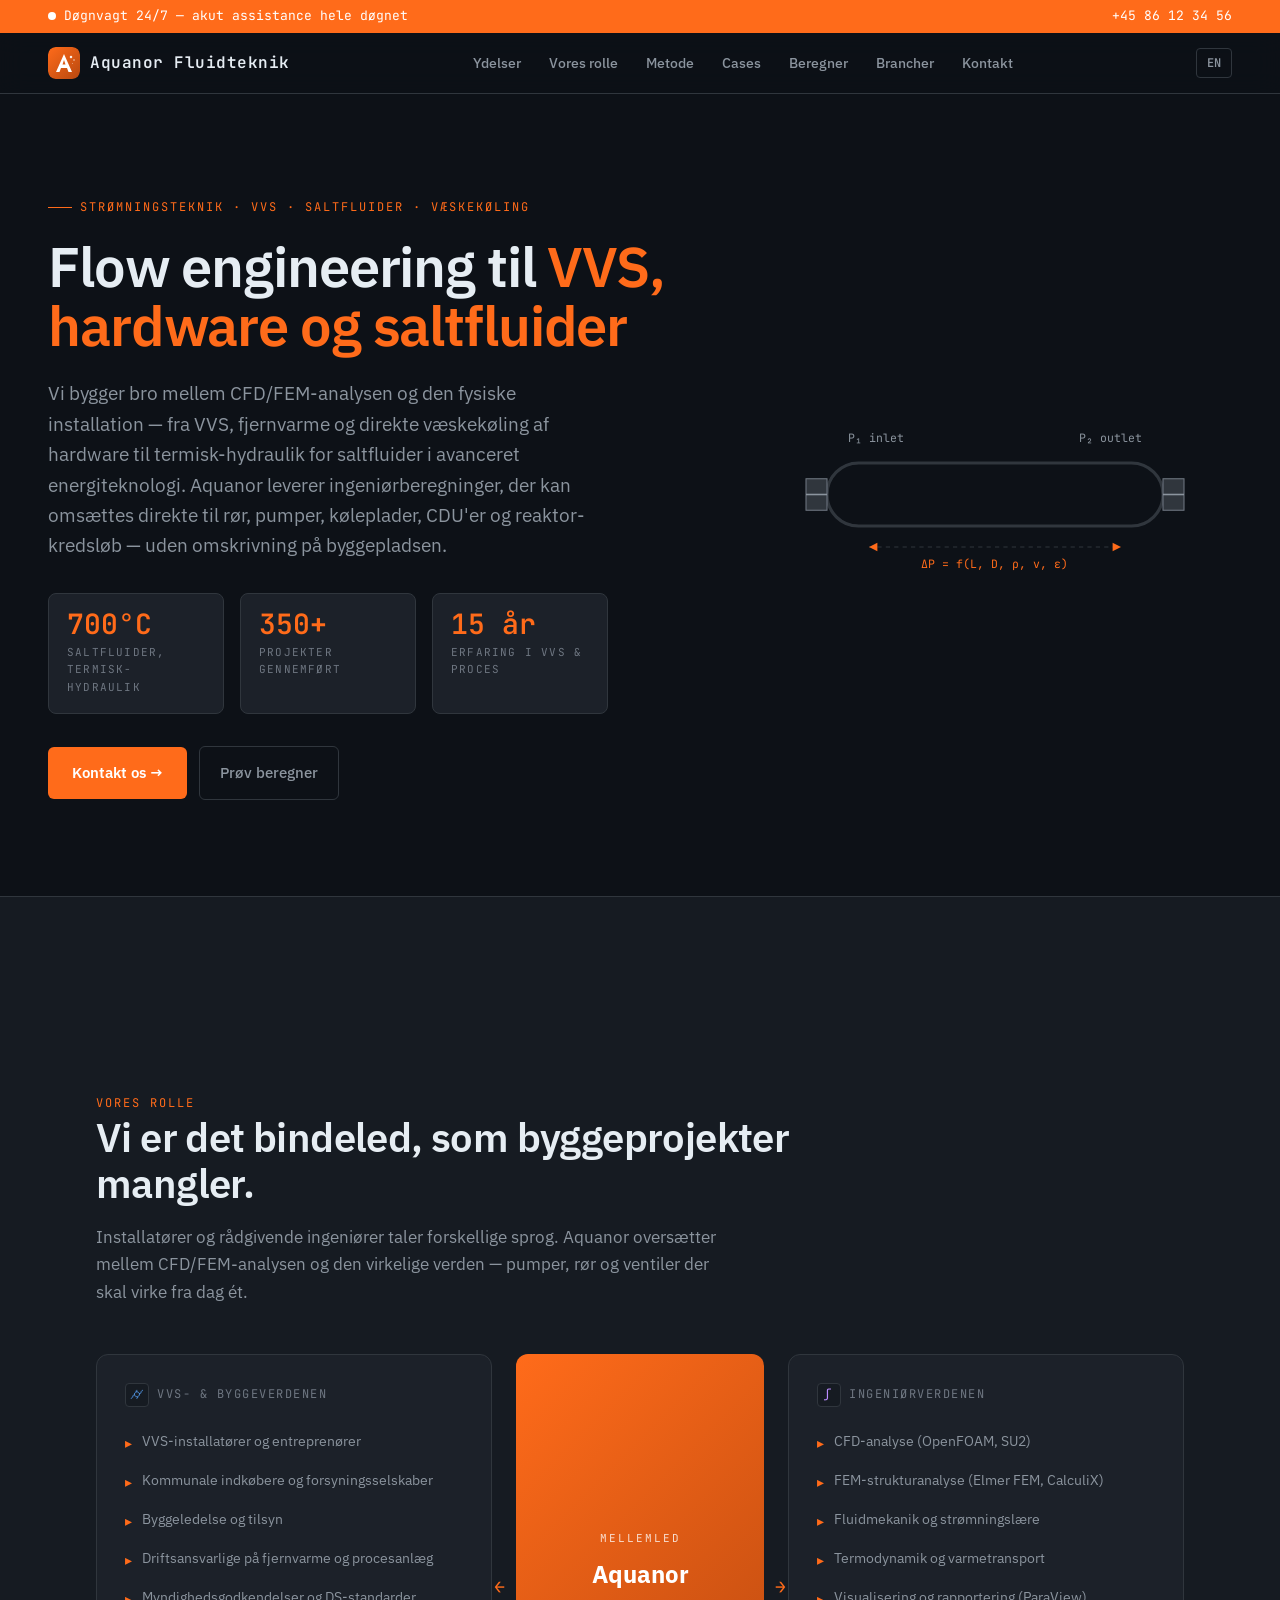
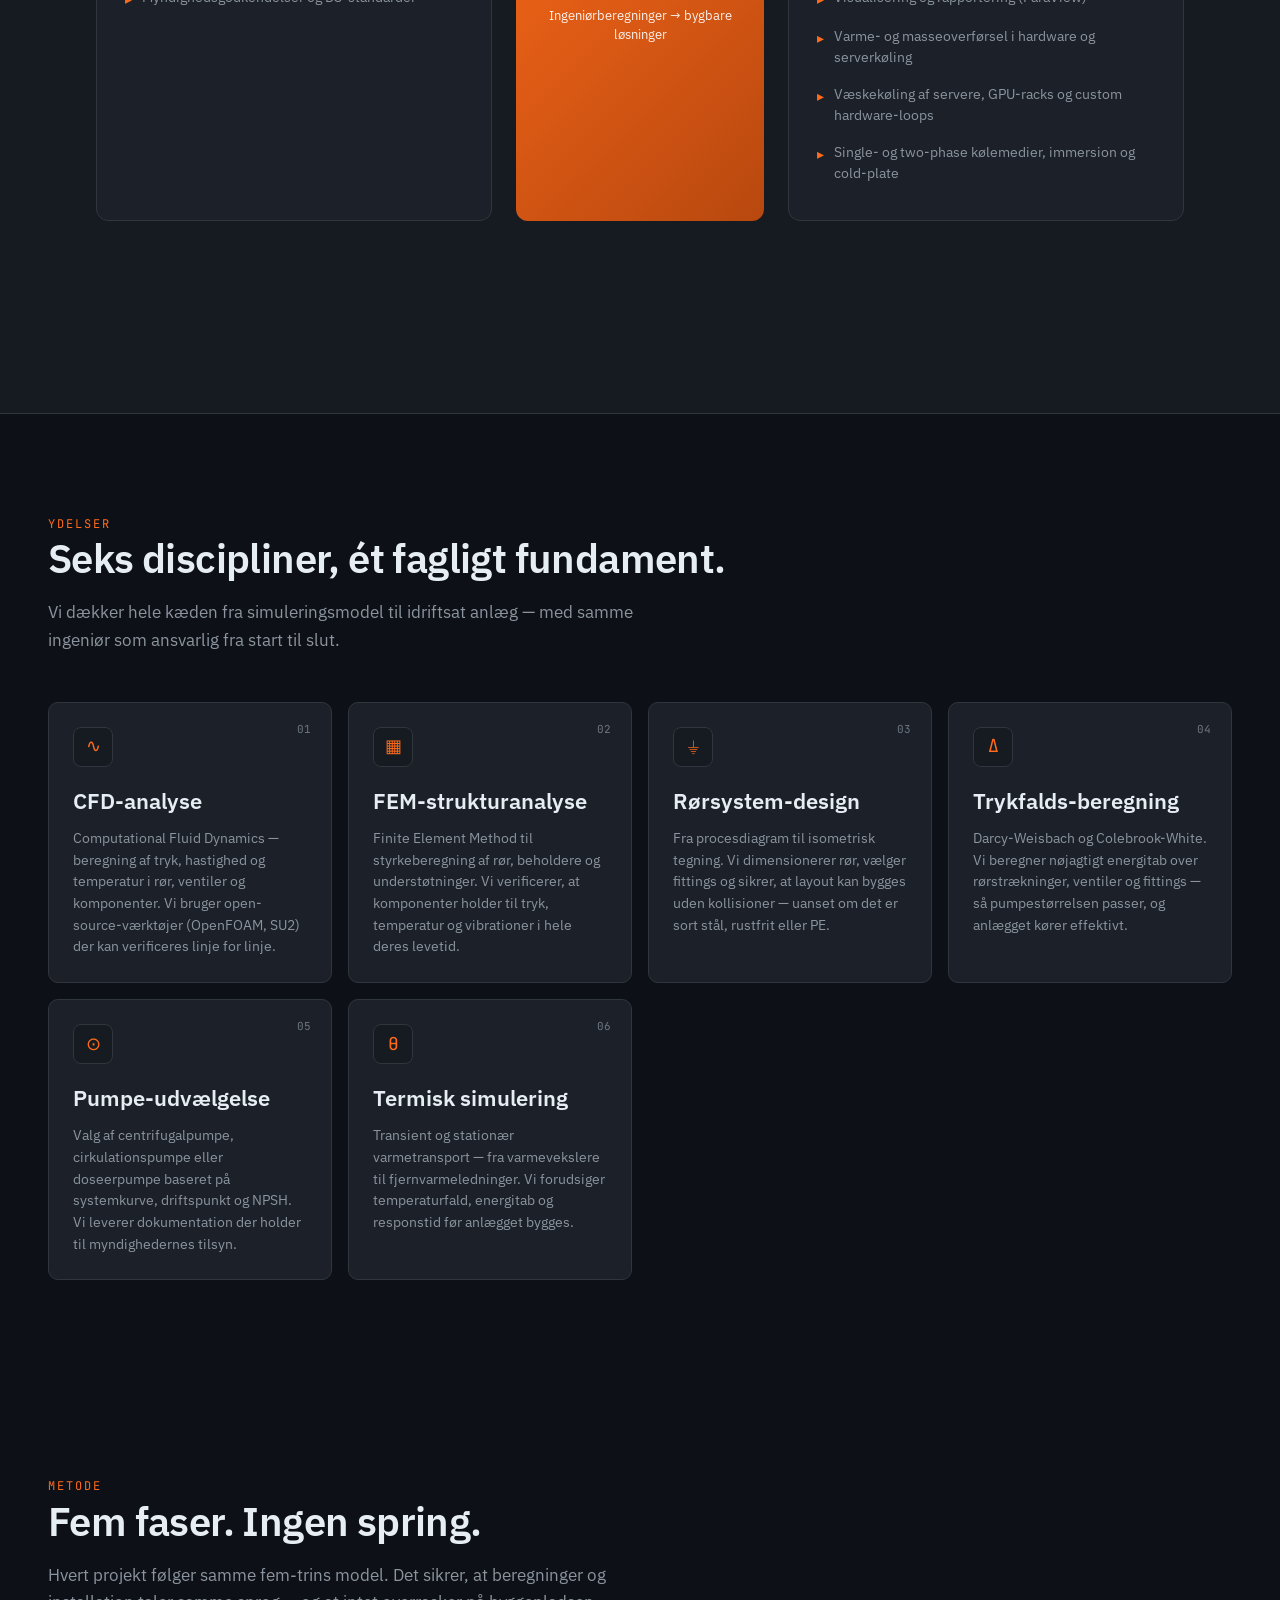
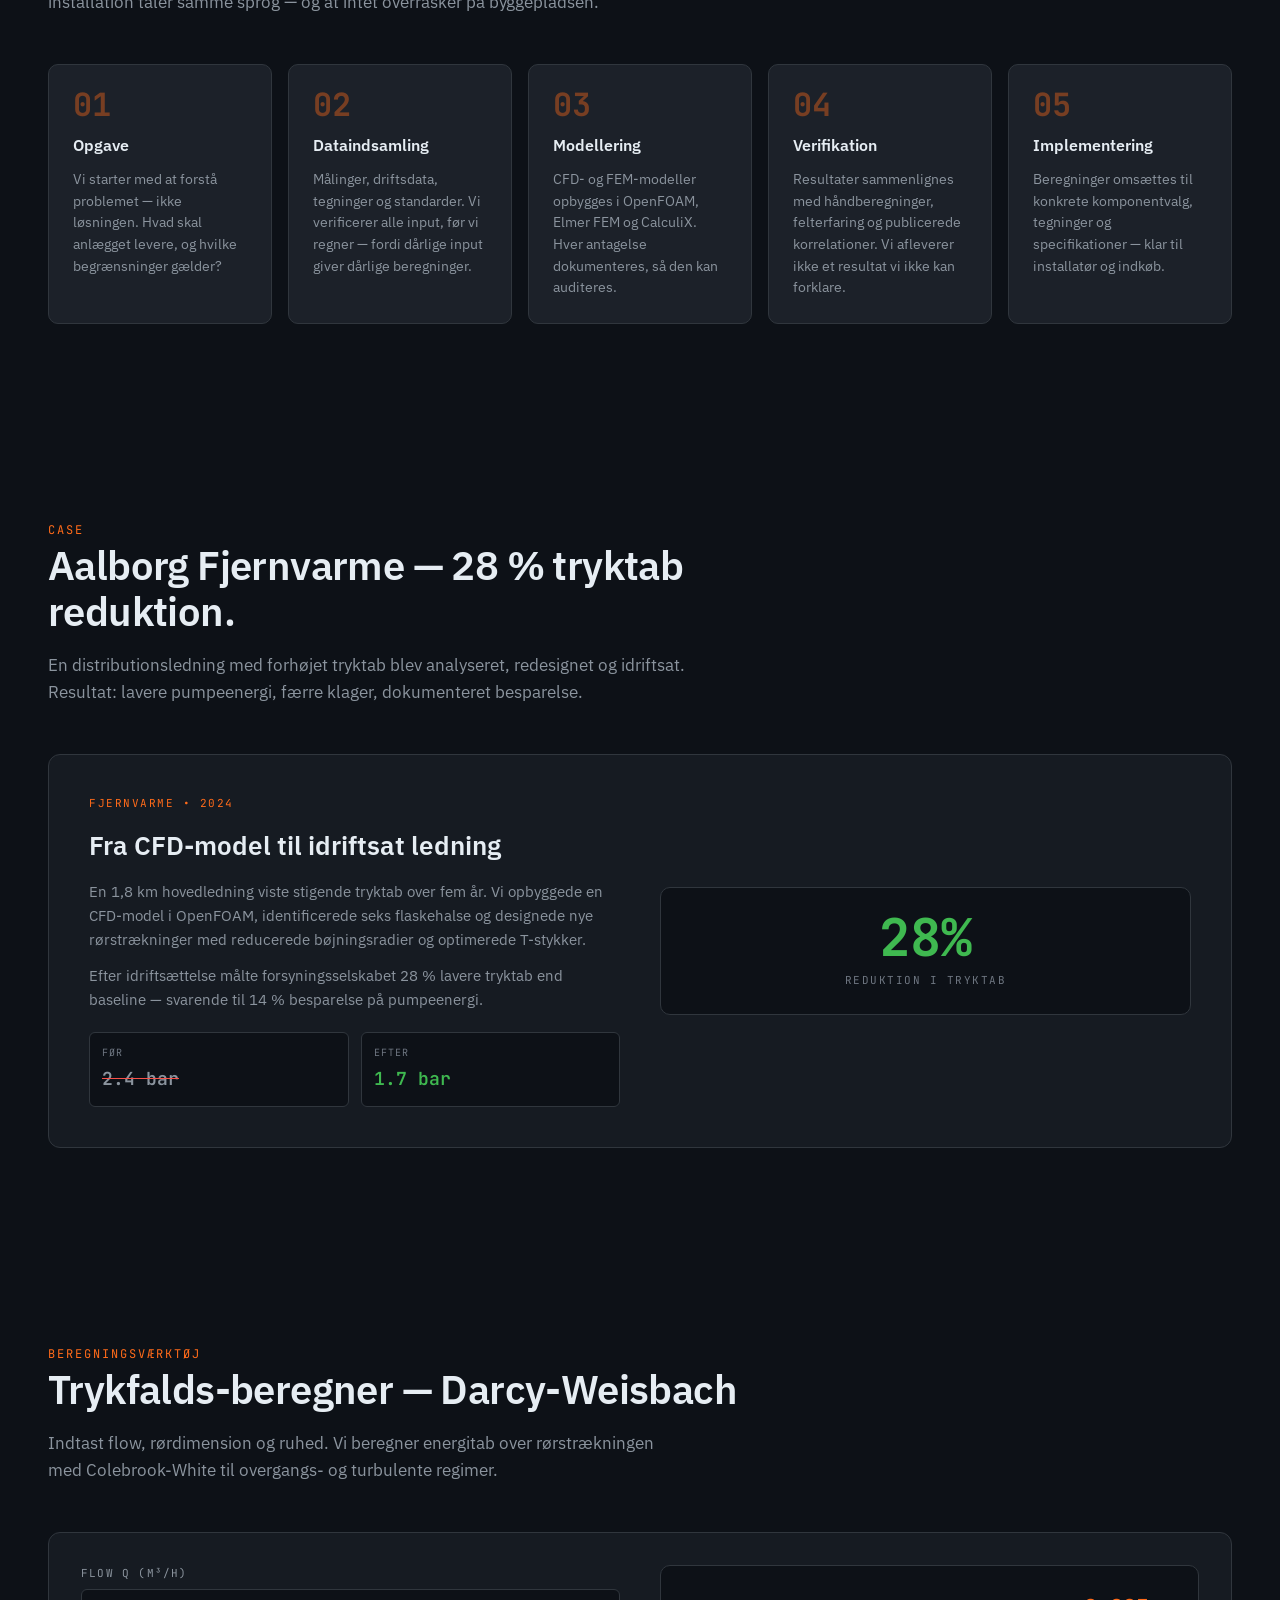
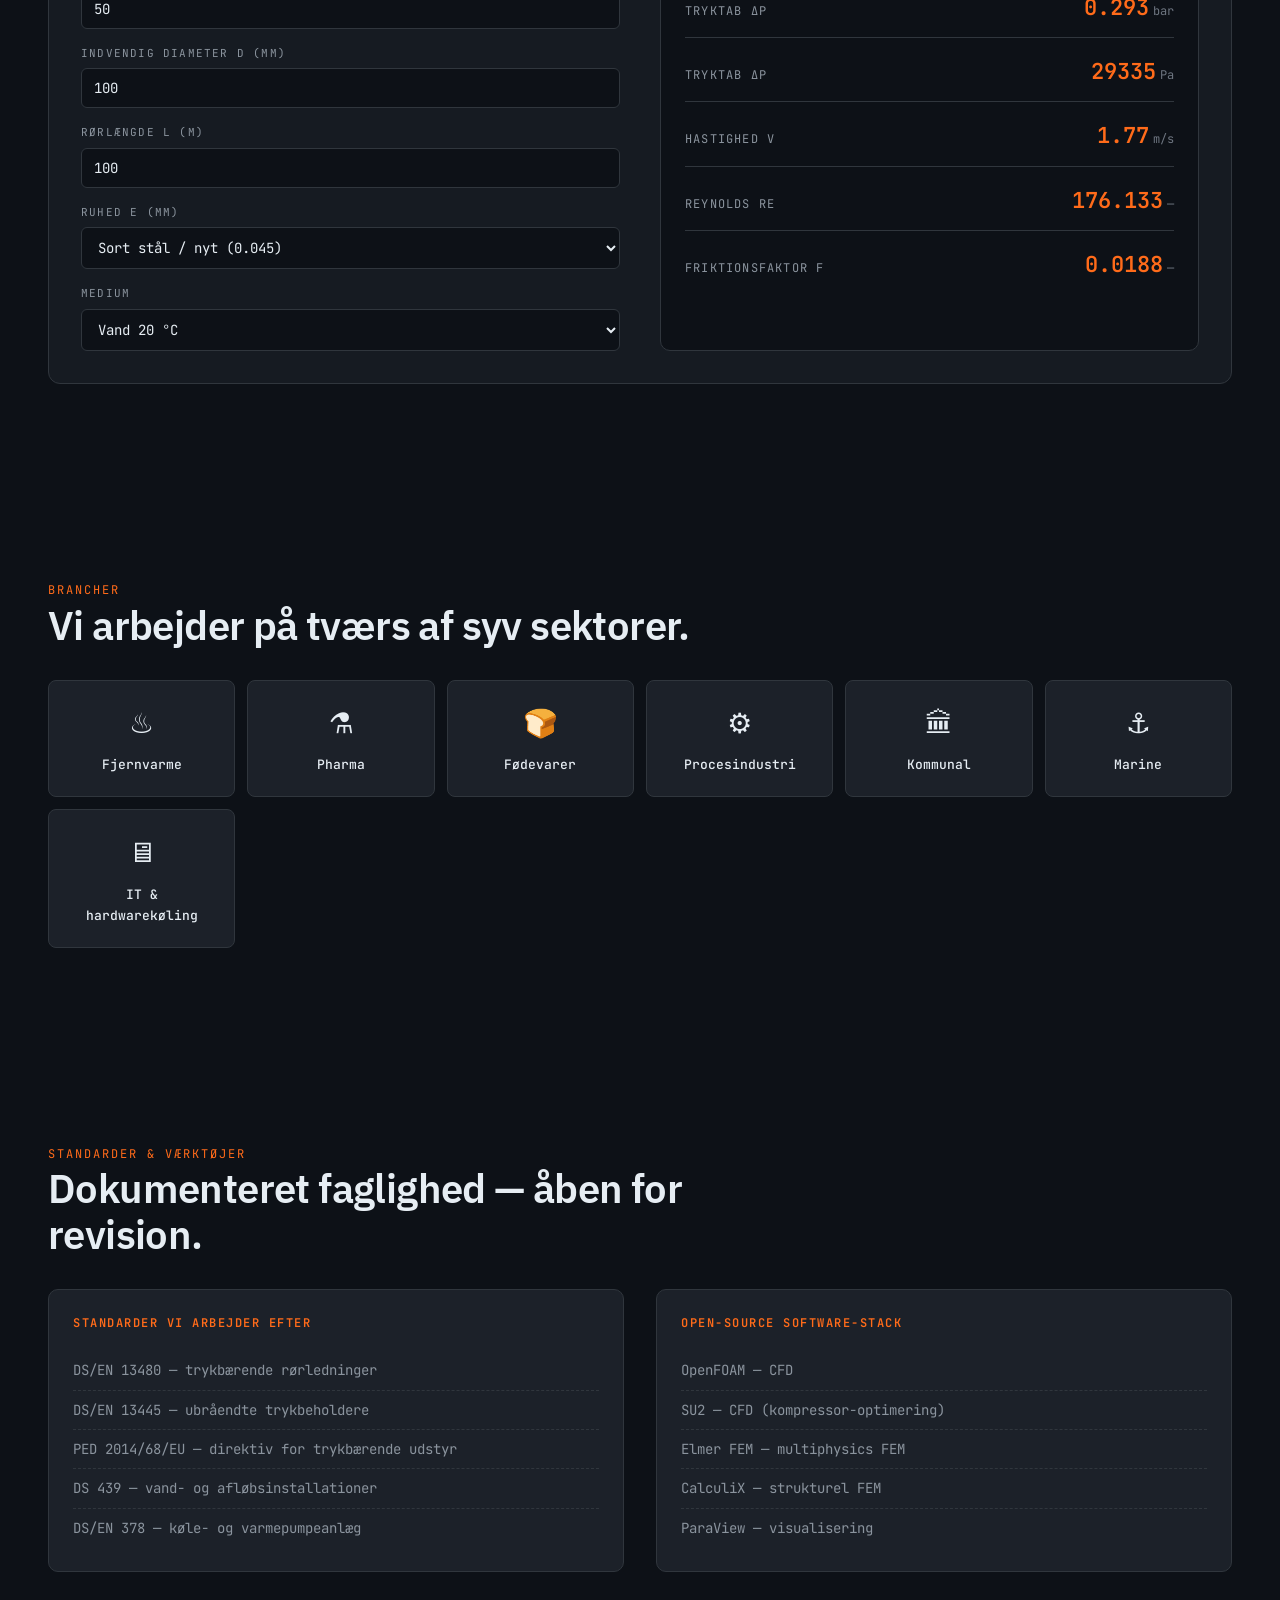
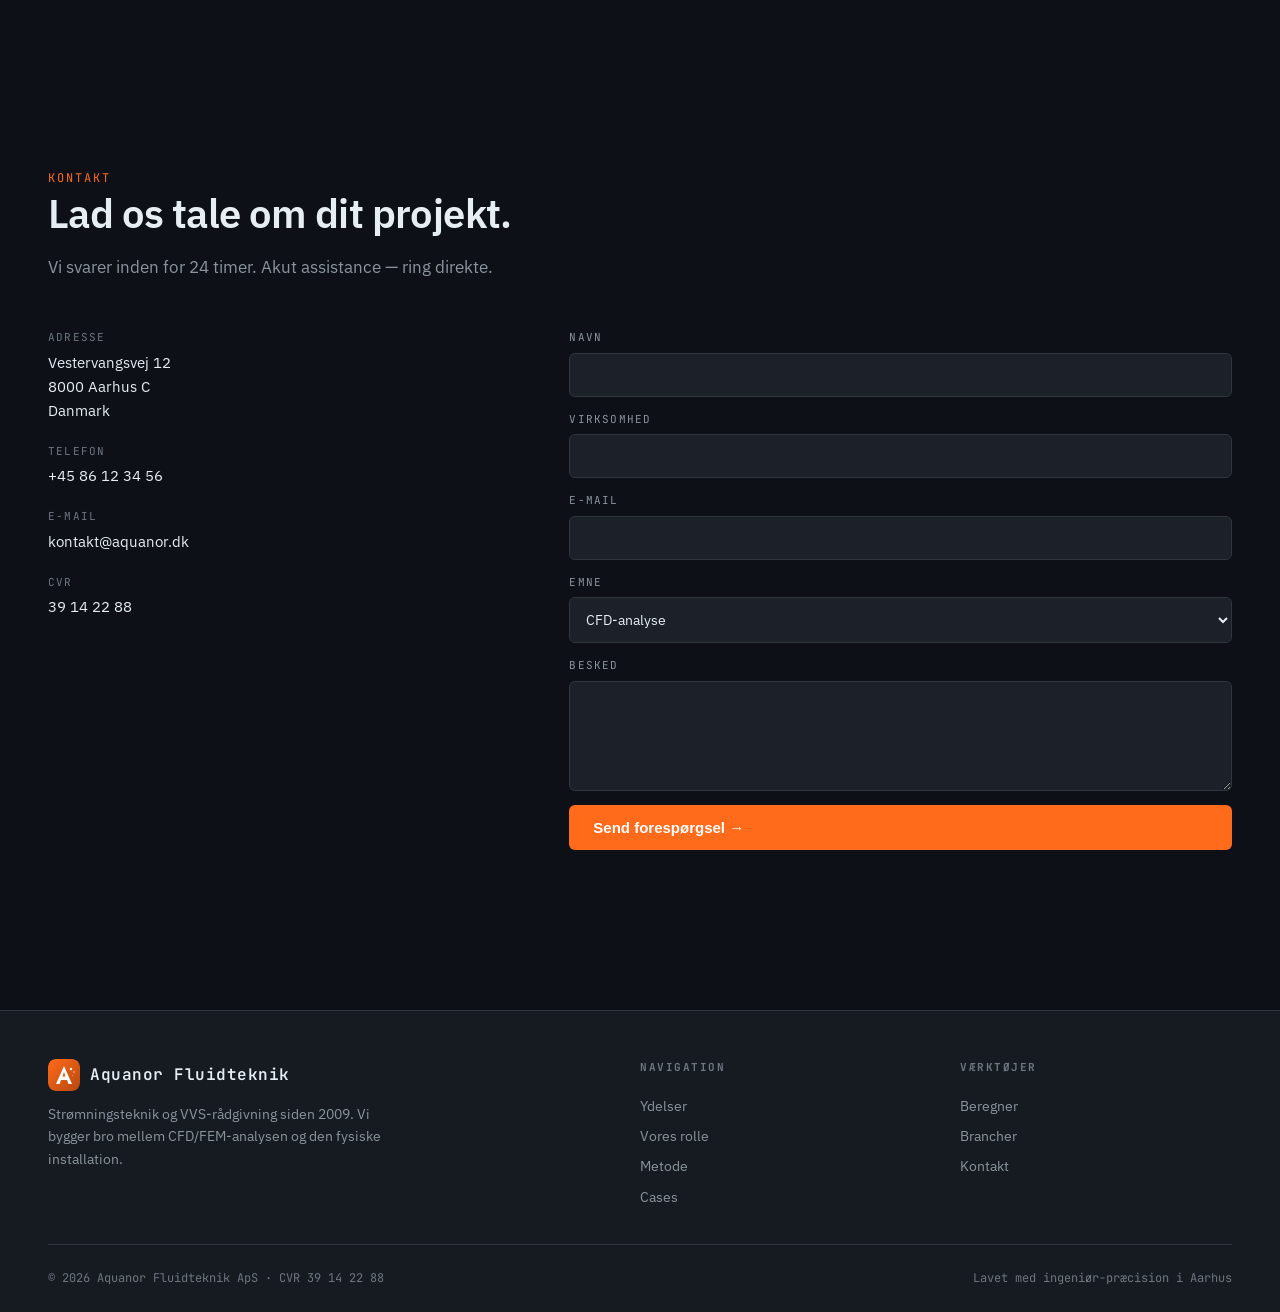
==== commit f27e7403: "New logo: custom SVG mark (flow-A + circulation particles) + inline SVG favicon" ====
--- a/index.html
+++ b/index.html
@@ -7,6 +7,7 @@
 <link rel="preconnect" href="https://fonts.googleapis.com">
 <link rel="preconnect" href="https://fonts.gstatic.com" crossorigin>
 <link href="https://fonts.googleapis.com/css2?family=IBM+Plex+Sans:wght@400;500;600;700&family=JetBrains+Mono:wght@400;500&display=swap" rel="stylesheet">
+<link rel="icon" type="image/svg+xml" href="data:image/svg+xml;utf8,<svg xmlns='http://www.w3.org/2000/svg' viewBox='0 0 64 64'><defs><linearGradient id='g' x1='0' y1='0' x2='1' y2='1'><stop offset='0' stop-color='%23ff6b1a'/><stop offset='1' stop-color='%23b8480f'/></linearGradient></defs><rect width='64' height='64' rx='14' fill='url(%23g)'/><path d='M32 14 L16 50 H23 L26 42 H38 L41 50 H48 Z M29 35 L32 26 L35 35 Z' fill='%23fff'/><circle cx='46' cy='20' r='2.5' fill='%23fff' opacity='.9'/><circle cx='52' cy='26' r='1.6' fill='%23fff' opacity='.7'/><circle cx='49' cy='33' r='1' fill='%23fff' opacity='.5'/></svg>">
 <style>
 :root{
   --bg:#0d1117;--bg-elev:#161b22;--bg-card:#1c2129;--border:#30363d;
@@ -29,7 +30,8 @@
 /* === NAV === */
 .nav{position:sticky;top:0;z-index:50;background:rgba(13,17,23,.92);backdrop-filter:blur(12px);border-bottom:1px solid var(--border);padding:14px clamp(16px,4vw,48px);display:flex;align-items:center;justify-content:space-between;gap:24px}
 .logo{font-family:var(--mono);font-weight:600;font-size:16px;color:var(--text);letter-spacing:.5px;display:flex;align-items:center;gap:10px}
-.logo-mark{width:28px;height:28px;background:linear-gradient(135deg,var(--accent) 0%,var(--accent-dim) 100%);border-radius:6px;display:grid;place-items:center;font-family:var(--mono);font-weight:700;font-size:14px;color:#fff}
+.logo-mark{width:32px;height:32px;border-radius:8px;display:inline-grid;place-items:center;flex-shrink:0;overflow:hidden}
+.logo-mark svg{display:block;width:100%;height:100%}
 .nav-links{display:flex;gap:28px;list-style:none;align-items:center}
 .nav-links a{color:var(--text-dim);font-size:14px;font-weight:500;transition:color .15s}
 .nav-links a:hover{color:var(--accent)}
@@ -205,7 +207,7 @@
 <!-- 2. NAV -->
 <nav class="nav">
   <a href="#" class="logo">
-    <span class="logo-mark">A</span>
+    <span class="logo-mark"><svg viewBox="0 0 64 64" xmlns="http://www.w3.org/2000/svg" aria-label="Aquanor"><defs><linearGradient id="aqGrad" x1="0" y1="0" x2="1" y2="1"><stop offset="0" stop-color="#ff6b1a"/><stop offset="1" stop-color="#b8480f"/></linearGradient></defs><rect width="64" height="64" rx="14" fill="url(#aqGrad)"/><path d="M32 14 L16 50 H23 L26 42 H38 L41 50 H48 Z M29 35 L32 26 L35 35 Z" fill="#fff"/><circle cx="46" cy="20" r="2.5" fill="#fff" opacity=".9"/><circle cx="52" cy="26" r="1.6" fill="#fff" opacity=".7"/><circle cx="49" cy="33" r="1" fill="#fff" opacity=".5"/></svg></span>
     <span>Aquanor Fluidteknik</span>
   </a>
   <ul class="nav-links" id="navLinks">
@@ -505,7 +507,7 @@
 <footer>
   <div class="footer-inner">
     <div class="footer-brand">
-      <div class="logo"><span class="logo-mark">A</span><span>Aquanor Fluidteknik</span></div>
+      <div class="logo"><span class="logo-mark"><svg viewBox="0 0 64 64" xmlns="http://www.w3.org/2000/svg" aria-label="Aquanor"><defs><linearGradient id="aqGradF" x1="0" y1="0" x2="1" y2="1"><stop offset="0" stop-color="#ff6b1a"/><stop offset="1" stop-color="#b8480f"/></linearGradient></defs><rect width="64" height="64" rx="14" fill="url(#aqGradF)"/><path d="M32 14 L16 50 H23 L26 42 H38 L41 50 H48 Z M29 35 L32 26 L35 35 Z" fill="#fff"/><circle cx="46" cy="20" r="2.5" fill="#fff" opacity=".9"/><circle cx="52" cy="26" r="1.6" fill="#fff" opacity=".7"/><circle cx="49" cy="33" r="1" fill="#fff" opacity=".5"/></svg></span><span>Aquanor Fluidteknik</span></div>
       <p data-i18n="footer.tag">Strømningsteknik og VVS-rådgivning siden 2009. Vi bygger bro mellem CFD/FEM-analysen og den fysiske installation.</p>
     </div>
     <div class="footer-col">
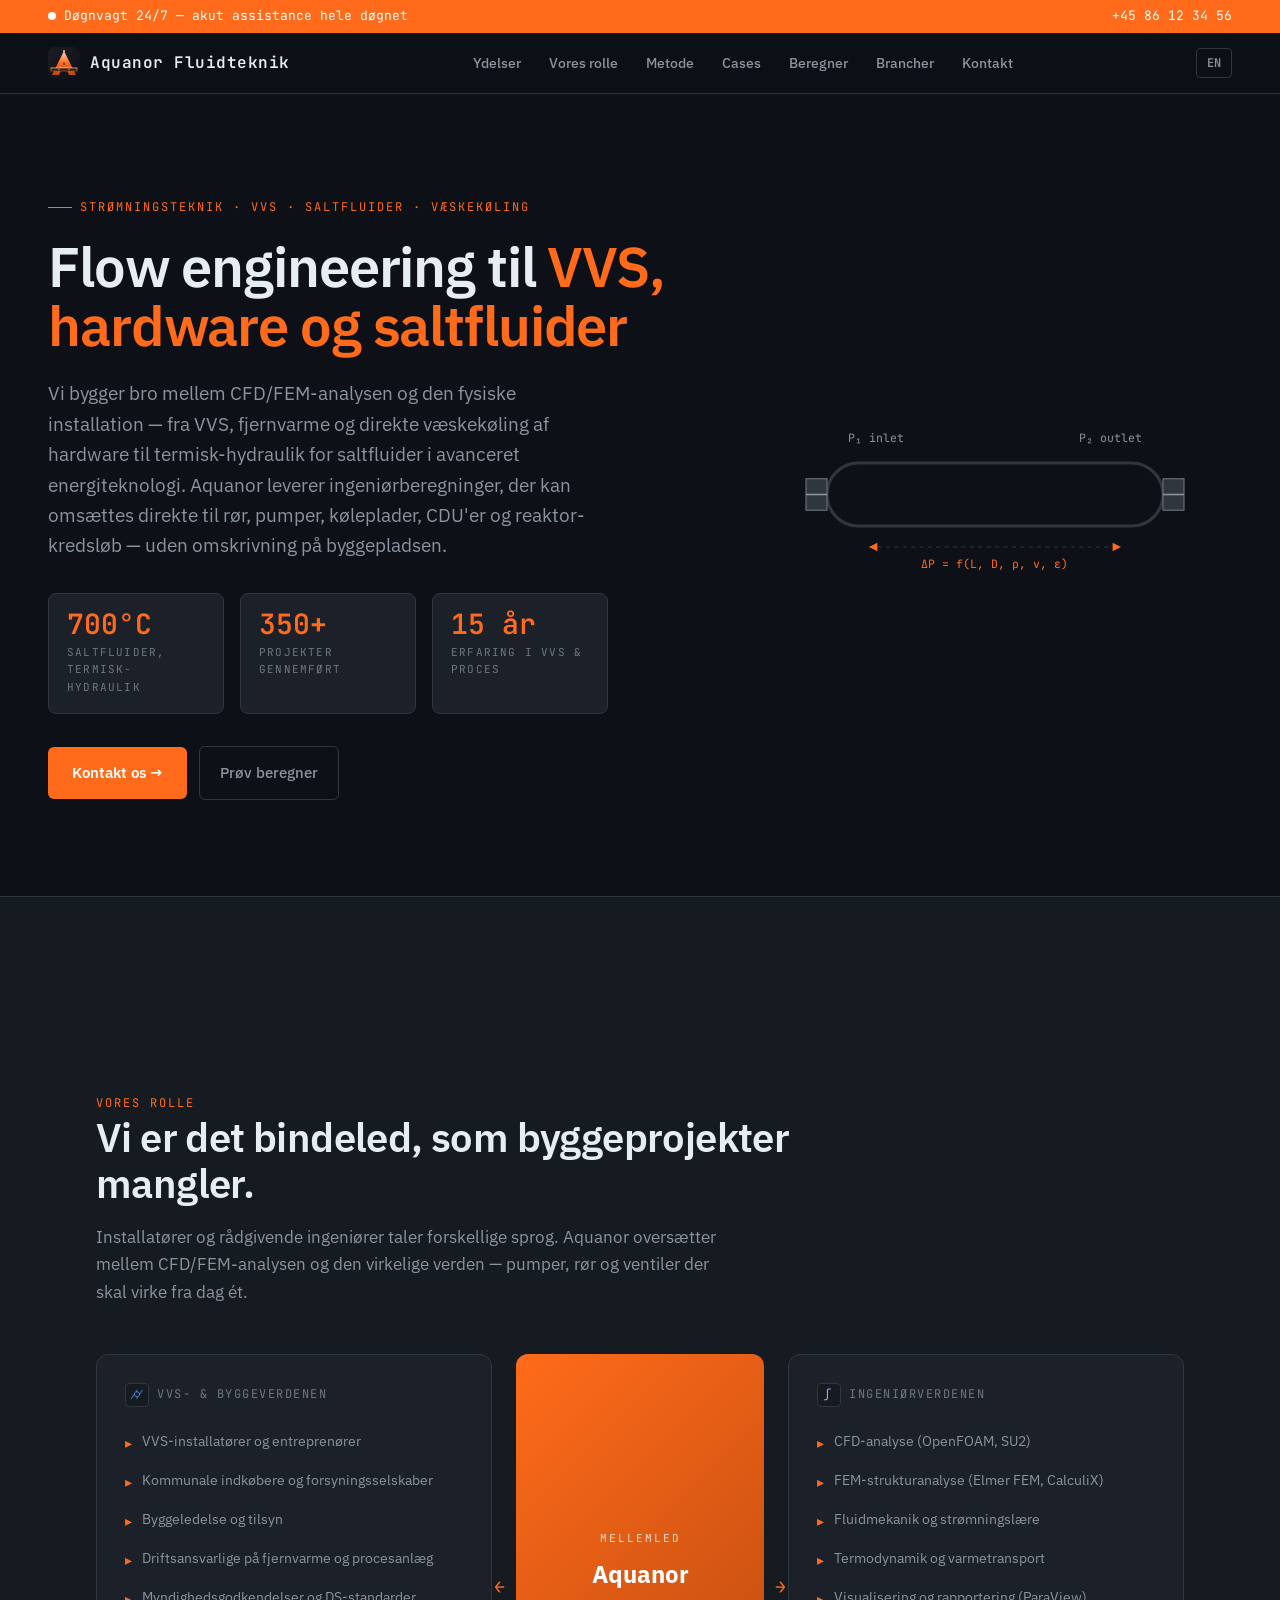
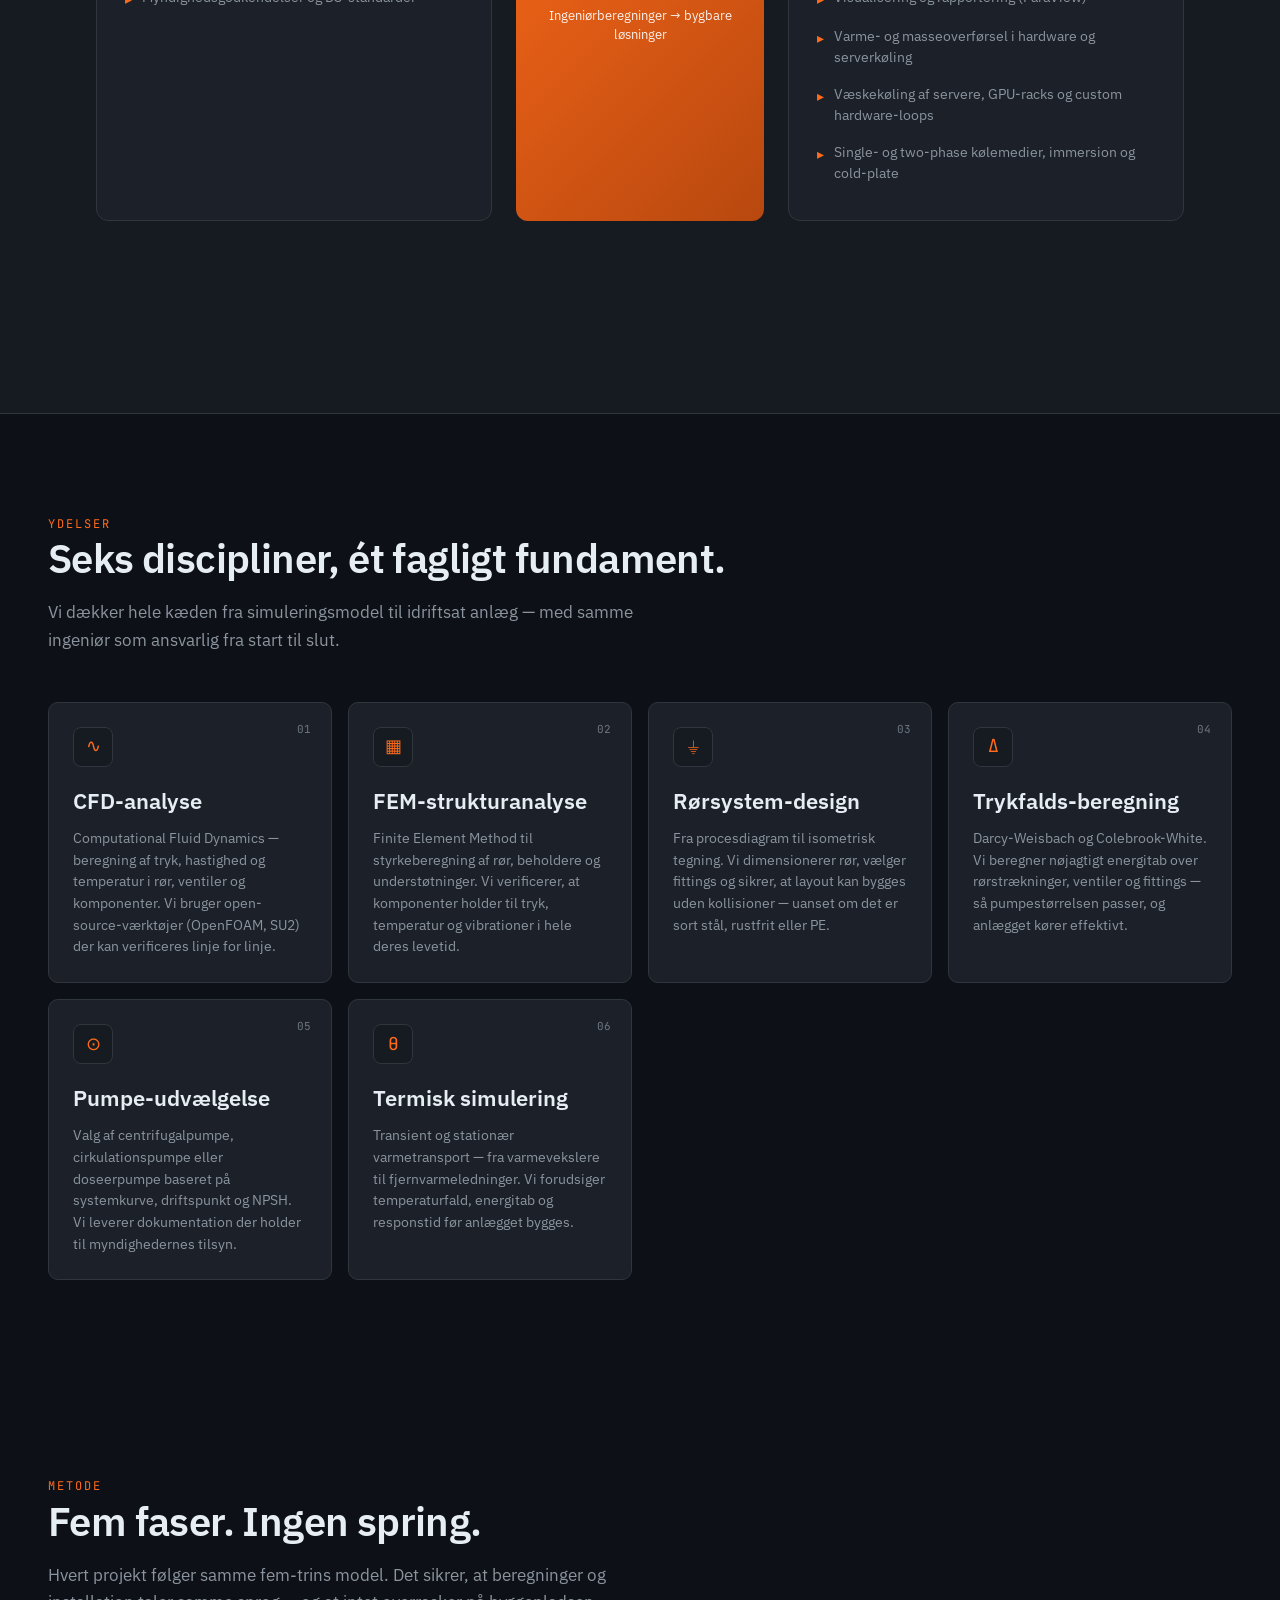
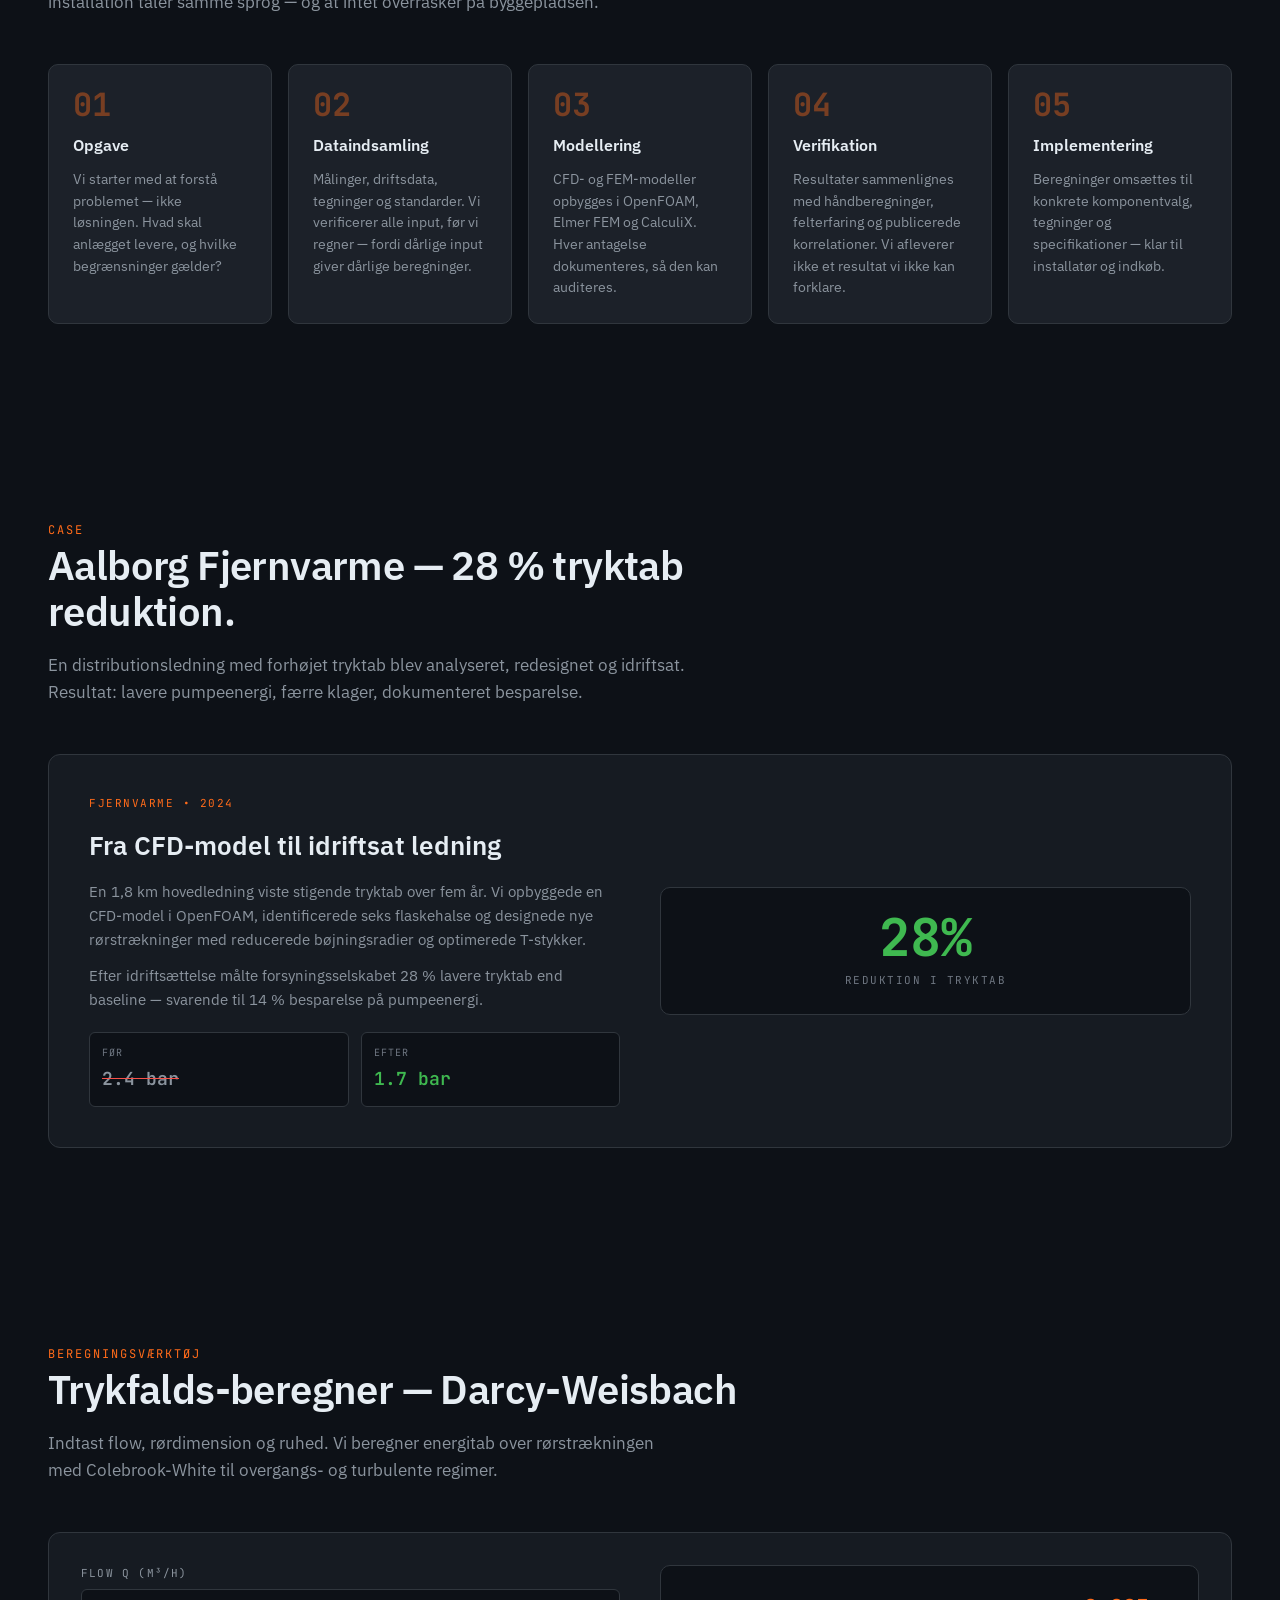
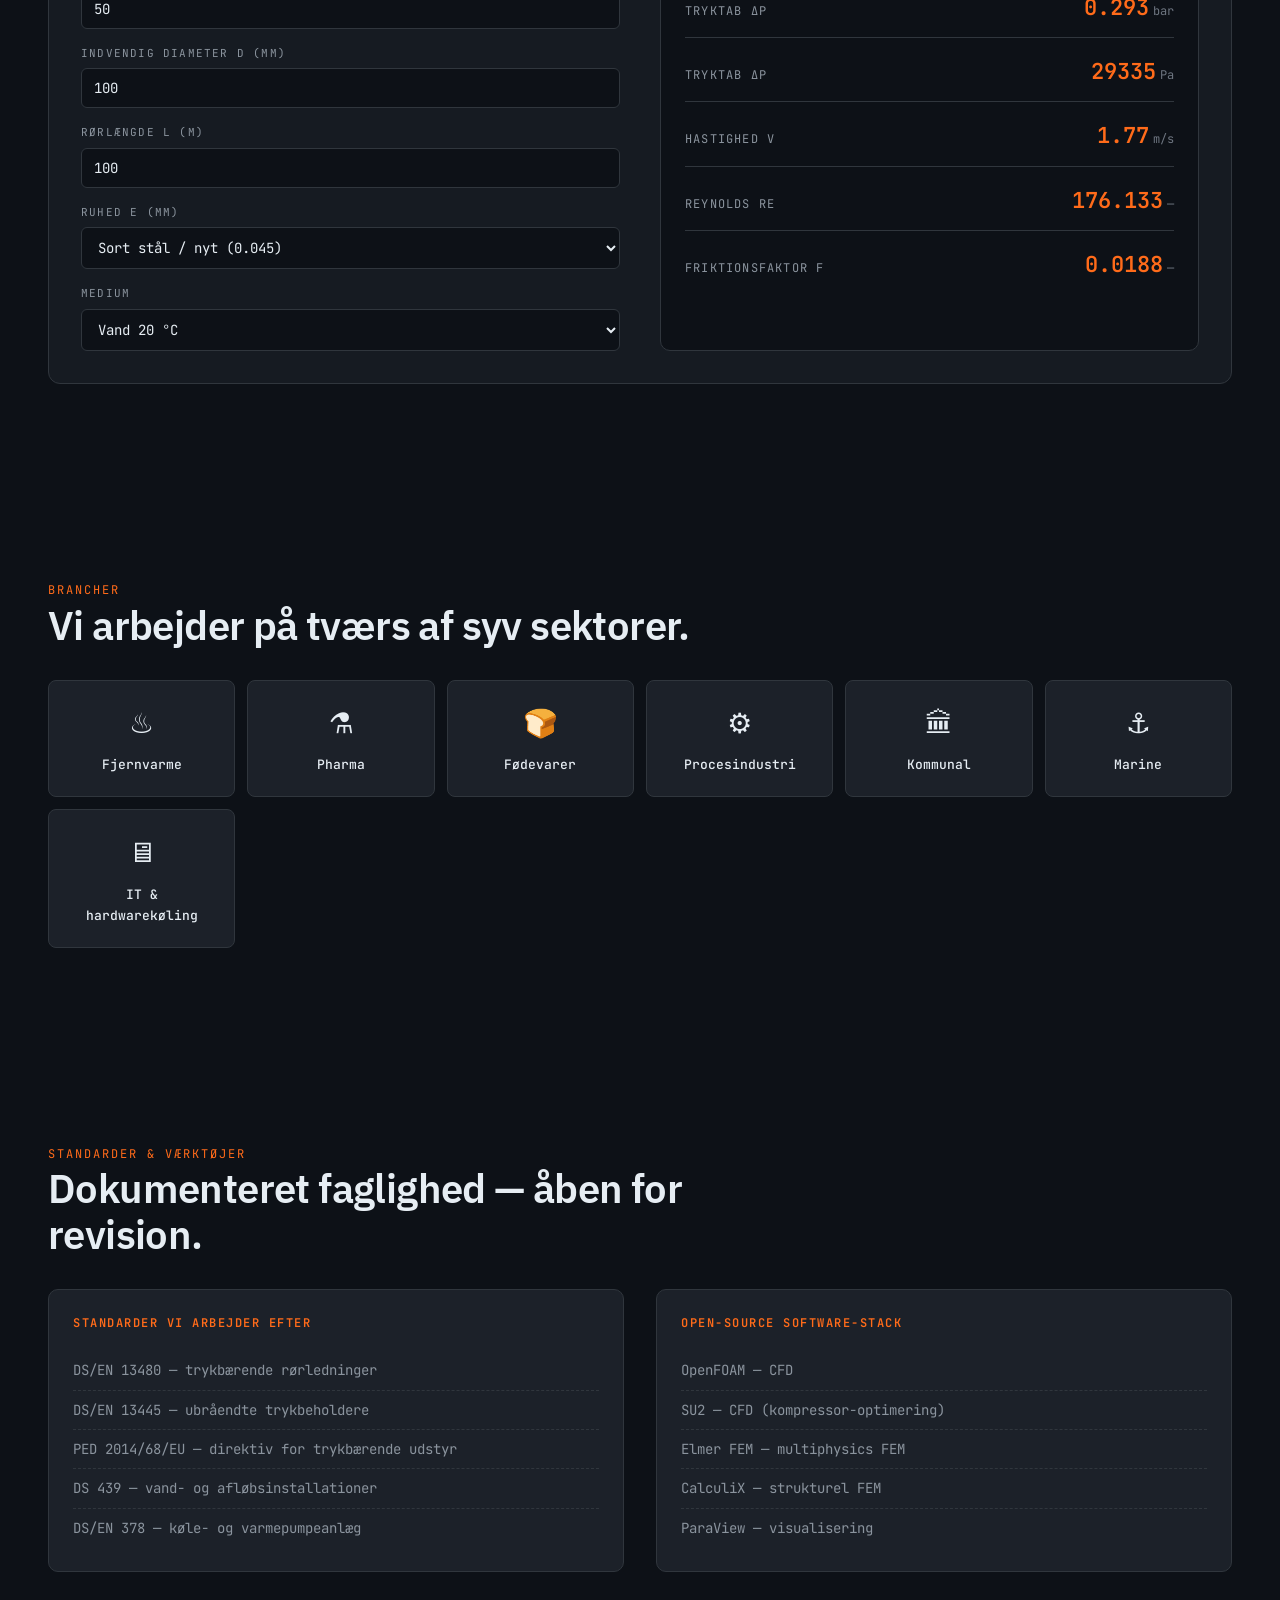
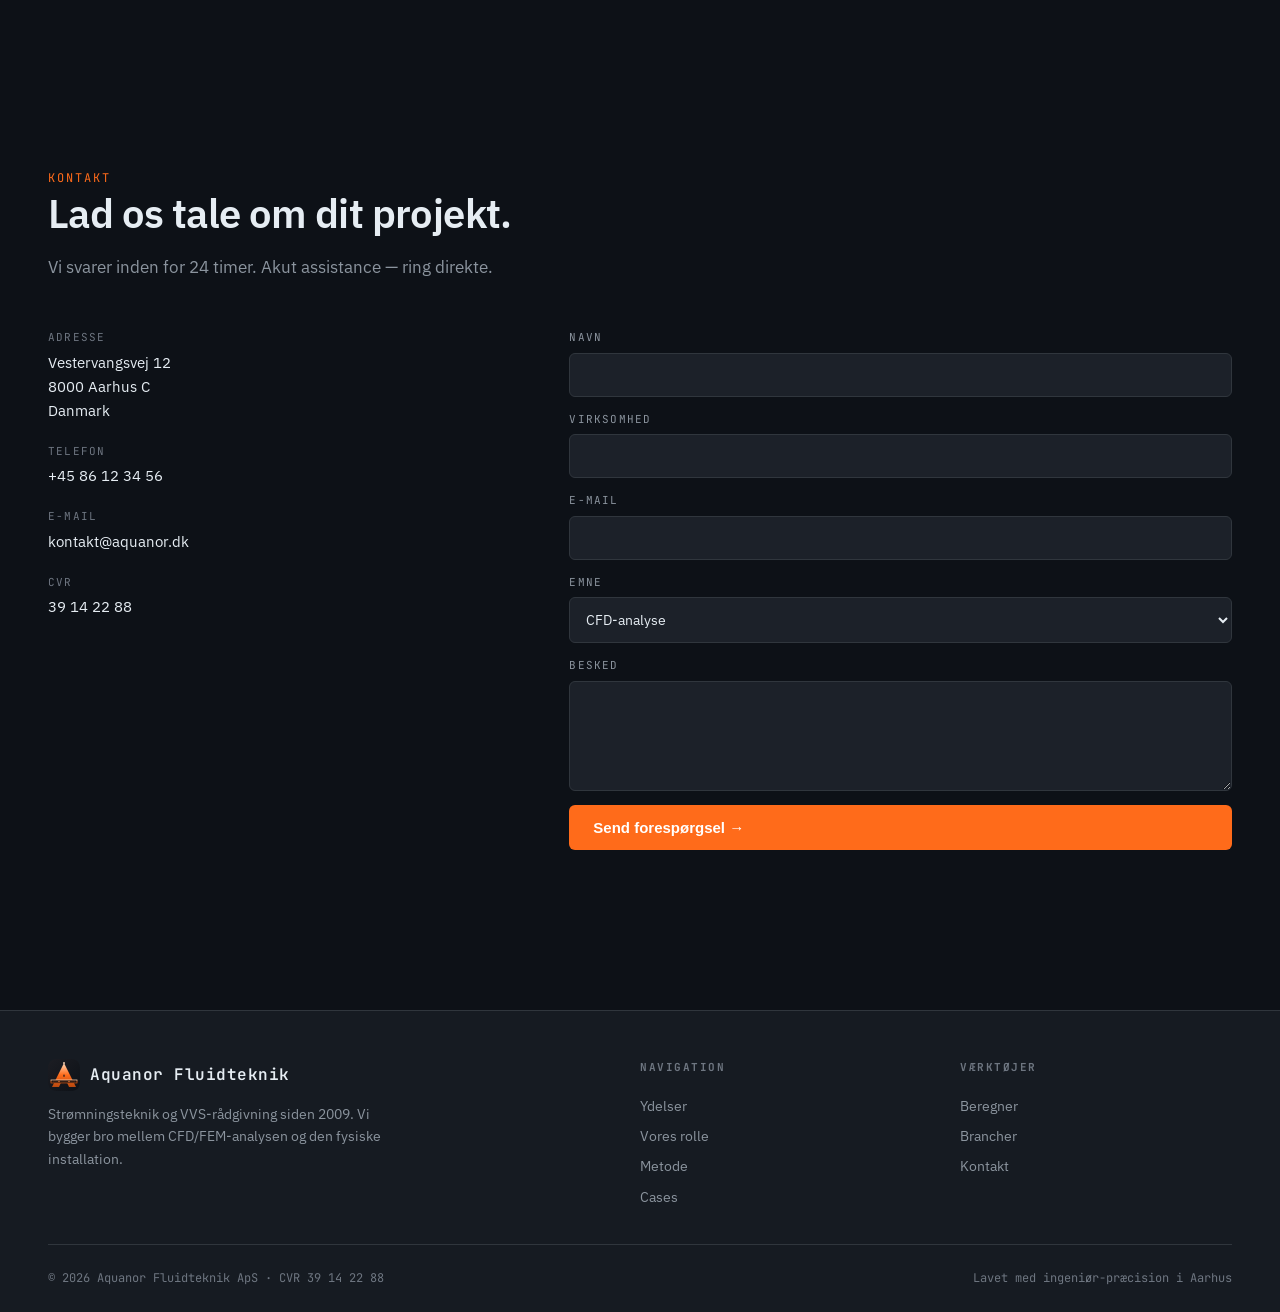
==== commit d1aaa089: "New logo v2 — Pipe Cross A: negative-space A bisected by flow-pipe band with circulation dots" ====
--- a/index.html
+++ b/index.html
@@ -7,7 +7,7 @@
 <link rel="preconnect" href="https://fonts.googleapis.com">
 <link rel="preconnect" href="https://fonts.gstatic.com" crossorigin>
 <link href="https://fonts.googleapis.com/css2?family=IBM+Plex+Sans:wght@400;500;600;700&family=JetBrains+Mono:wght@400;500&display=swap" rel="stylesheet">
-<link rel="icon" type="image/svg+xml" href="data:image/svg+xml;utf8,<svg xmlns='http://www.w3.org/2000/svg' viewBox='0 0 64 64'><defs><linearGradient id='g' x1='0' y1='0' x2='1' y2='1'><stop offset='0' stop-color='%23ff6b1a'/><stop offset='1' stop-color='%23b8480f'/></linearGradient></defs><rect width='64' height='64' rx='14' fill='url(%23g)'/><path d='M32 14 L16 50 H23 L26 42 H38 L41 50 H48 Z M29 35 L32 26 L35 35 Z' fill='%23fff'/><circle cx='46' cy='20' r='2.5' fill='%23fff' opacity='.9'/><circle cx='52' cy='26' r='1.6' fill='%23fff' opacity='.7'/><circle cx='49' cy='33' r='1' fill='%23fff' opacity='.5'/></svg>">
+<link rel="icon" type="image/svg+xml" href="data:image/svg+xml;utf8,<svg xmlns='http://www.w3.org/2000/svg' viewBox='0 0 64 64'><defs><linearGradient id='b' x1='0' y1='0' x2='1' y2='1'><stop offset='0' stop-color='%231c1d23'/><stop offset='1' stop-color='%230d1117'/></linearGradient><linearGradient id='s' x1='0' y1='0' x2='0' y2='1'><stop offset='0' stop-color='%23ffd9b8'/><stop offset='0.5' stop-color='%23ff6b1a'/><stop offset='1' stop-color='%23b8480f'/></linearGradient><radialGradient id='d' cx='0.5' cy='0.5' r='0.5'><stop offset='0' stop-color='%23ffd9b8'/><stop offset='1' stop-color='%23ff6b1a'/></radialGradient></defs><rect width='64' height='64' rx='14' fill='url(%23b)'/><path d='M32 8 L8 56 H22 L26 47 L38 47 L42 56 H56 Z M30 35 L32 30 L34 35 Z' fill='url(%23s)'/><rect x='6' y='42' width='52' height='6' fill='%230d1117' stroke='url(%23s)' stroke-width='1.5'/><rect x='10' y='44' width='44' height='2' fill='none' stroke='%23ff6b1a' stroke-width='0.6' opacity='0.5'/><circle cx='22' cy='45' r='1.3' fill='url(%23d)'/><circle cx='42' cy='45' r='1.3' fill='url(%23d)'/><circle cx='32' cy='8' r='2' fill='%23ffd9b8' opacity='0.9'/></svg>">
 <style>
 :root{
   --bg:#0d1117;--bg-elev:#161b22;--bg-card:#1c2129;--border:#30363d;
@@ -207,7 +207,7 @@
 <!-- 2. NAV -->
 <nav class="nav">
   <a href="#" class="logo">
-    <span class="logo-mark"><svg viewBox="0 0 64 64" xmlns="http://www.w3.org/2000/svg" aria-label="Aquanor"><defs><linearGradient id="aqGrad" x1="0" y1="0" x2="1" y2="1"><stop offset="0" stop-color="#ff6b1a"/><stop offset="1" stop-color="#b8480f"/></linearGradient></defs><rect width="64" height="64" rx="14" fill="url(#aqGrad)"/><path d="M32 14 L16 50 H23 L26 42 H38 L41 50 H48 Z M29 35 L32 26 L35 35 Z" fill="#fff"/><circle cx="46" cy="20" r="2.5" fill="#fff" opacity=".9"/><circle cx="52" cy="26" r="1.6" fill="#fff" opacity=".7"/><circle cx="49" cy="33" r="1" fill="#fff" opacity=".5"/></svg></span>
+    <span class="logo-mark"><svg viewBox="0 0 64 64" xmlns="http://www.w3.org/2000/svg" aria-label="Aquanor"><defs><linearGradient id="aqBgV2" x1="0" y1="0" x2="1" y2="1"><stop offset="0" stop-color="#1c1d23"/><stop offset="1" stop-color="#0d1117"/></linearGradient><linearGradient id="aqStrV2" x1="0" y1="0" x2="0" y2="1"><stop offset="0" stop-color="#ffd9b8"/><stop offset="0.5" stop-color="#ff6b1a"/><stop offset="1" stop-color="#b8480f"/></linearGradient><radialGradient id="aqDotV2" cx="0.5" cy="0.5" r="0.5"><stop offset="0" stop-color="#ffd9b8"/><stop offset="1" stop-color="#ff6b1a"/></radialGradient></defs><rect width="64" height="64" rx="14" fill="url(#aqBgV2)"/><path d="M32 8 L8 56 H22 L26 47 L38 47 L42 56 H56 Z M30 35 L32 30 L34 35 Z" fill="url(#aqStrV2)"/><rect x="6" y="42" width="52" height="6" fill="#0d1117" stroke="url(#aqStrV2)" stroke-width="1.5"/><rect x="10" y="44" width="44" height="2" fill="none" stroke="#ff6b1a" stroke-width="0.6" opacity="0.5"/><circle cx="22" cy="45" r="1.3" fill="url(#aqDotV2)"/><circle cx="42" cy="45" r="1.3" fill="url(#aqDotV2)"/><circle cx="32" cy="8" r="2" fill="#ffd9b8" opacity="0.9"/></svg></span>
     <span>Aquanor Fluidteknik</span>
   </a>
   <ul class="nav-links" id="navLinks">
@@ -507,7 +507,7 @@
 <footer>
   <div class="footer-inner">
     <div class="footer-brand">
-      <div class="logo"><span class="logo-mark"><svg viewBox="0 0 64 64" xmlns="http://www.w3.org/2000/svg" aria-label="Aquanor"><defs><linearGradient id="aqGradF" x1="0" y1="0" x2="1" y2="1"><stop offset="0" stop-color="#ff6b1a"/><stop offset="1" stop-color="#b8480f"/></linearGradient></defs><rect width="64" height="64" rx="14" fill="url(#aqGradF)"/><path d="M32 14 L16 50 H23 L26 42 H38 L41 50 H48 Z M29 35 L32 26 L35 35 Z" fill="#fff"/><circle cx="46" cy="20" r="2.5" fill="#fff" opacity=".9"/><circle cx="52" cy="26" r="1.6" fill="#fff" opacity=".7"/><circle cx="49" cy="33" r="1" fill="#fff" opacity=".5"/></svg></span><span>Aquanor Fluidteknik</span></div>
+      <div class="logo"><span class="logo-mark"><svg viewBox="0 0 64 64" xmlns="http://www.w3.org/2000/svg" aria-label="Aquanor"><defs><linearGradient id="aqBgV2f" x1="0" y1="0" x2="1" y2="1"><stop offset="0" stop-color="#1c1d23"/><stop offset="1" stop-color="#0d1117"/></linearGradient><linearGradient id="aqStrV2f" x1="0" y1="0" x2="0" y2="1"><stop offset="0" stop-color="#ffd9b8"/><stop offset="0.5" stop-color="#ff6b1a"/><stop offset="1" stop-color="#b8480f"/></linearGradient><radialGradient id="aqDotV2f" cx="0.5" cy="0.5" r="0.5"><stop offset="0" stop-color="#ffd9b8"/><stop offset="1" stop-color="#ff6b1a"/></radialGradient></defs><rect width="64" height="64" rx="14" fill="url(#aqBgV2f)"/><path d="M32 8 L8 56 H22 L26 47 L38 47 L42 56 H56 Z M30 35 L32 30 L34 35 Z" fill="url(#aqStrV2f)"/><rect x="6" y="42" width="52" height="6" fill="#0d1117" stroke="url(#aqStrV2f)" stroke-width="1.5"/><rect x="10" y="44" width="44" height="2" fill="none" stroke="#ff6b1a" stroke-width="0.6" opacity="0.5"/><circle cx="22" cy="45" r="1.3" fill="url(#aqDotV2f)"/><circle cx="42" cy="45" r="1.3" fill="url(#aqDotV2f)"/><circle cx="32" cy="8" r="2" fill="#ffd9b8" opacity="0.9"/></svg></span><span>Aquanor Fluidteknik</span></div>
       <p data-i18n="footer.tag">Strømningsteknik og VVS-rådgivning siden 2009. Vi bygger bro mellem CFD/FEM-analysen og den fysiske installation.</p>
     </div>
     <div class="footer-col">
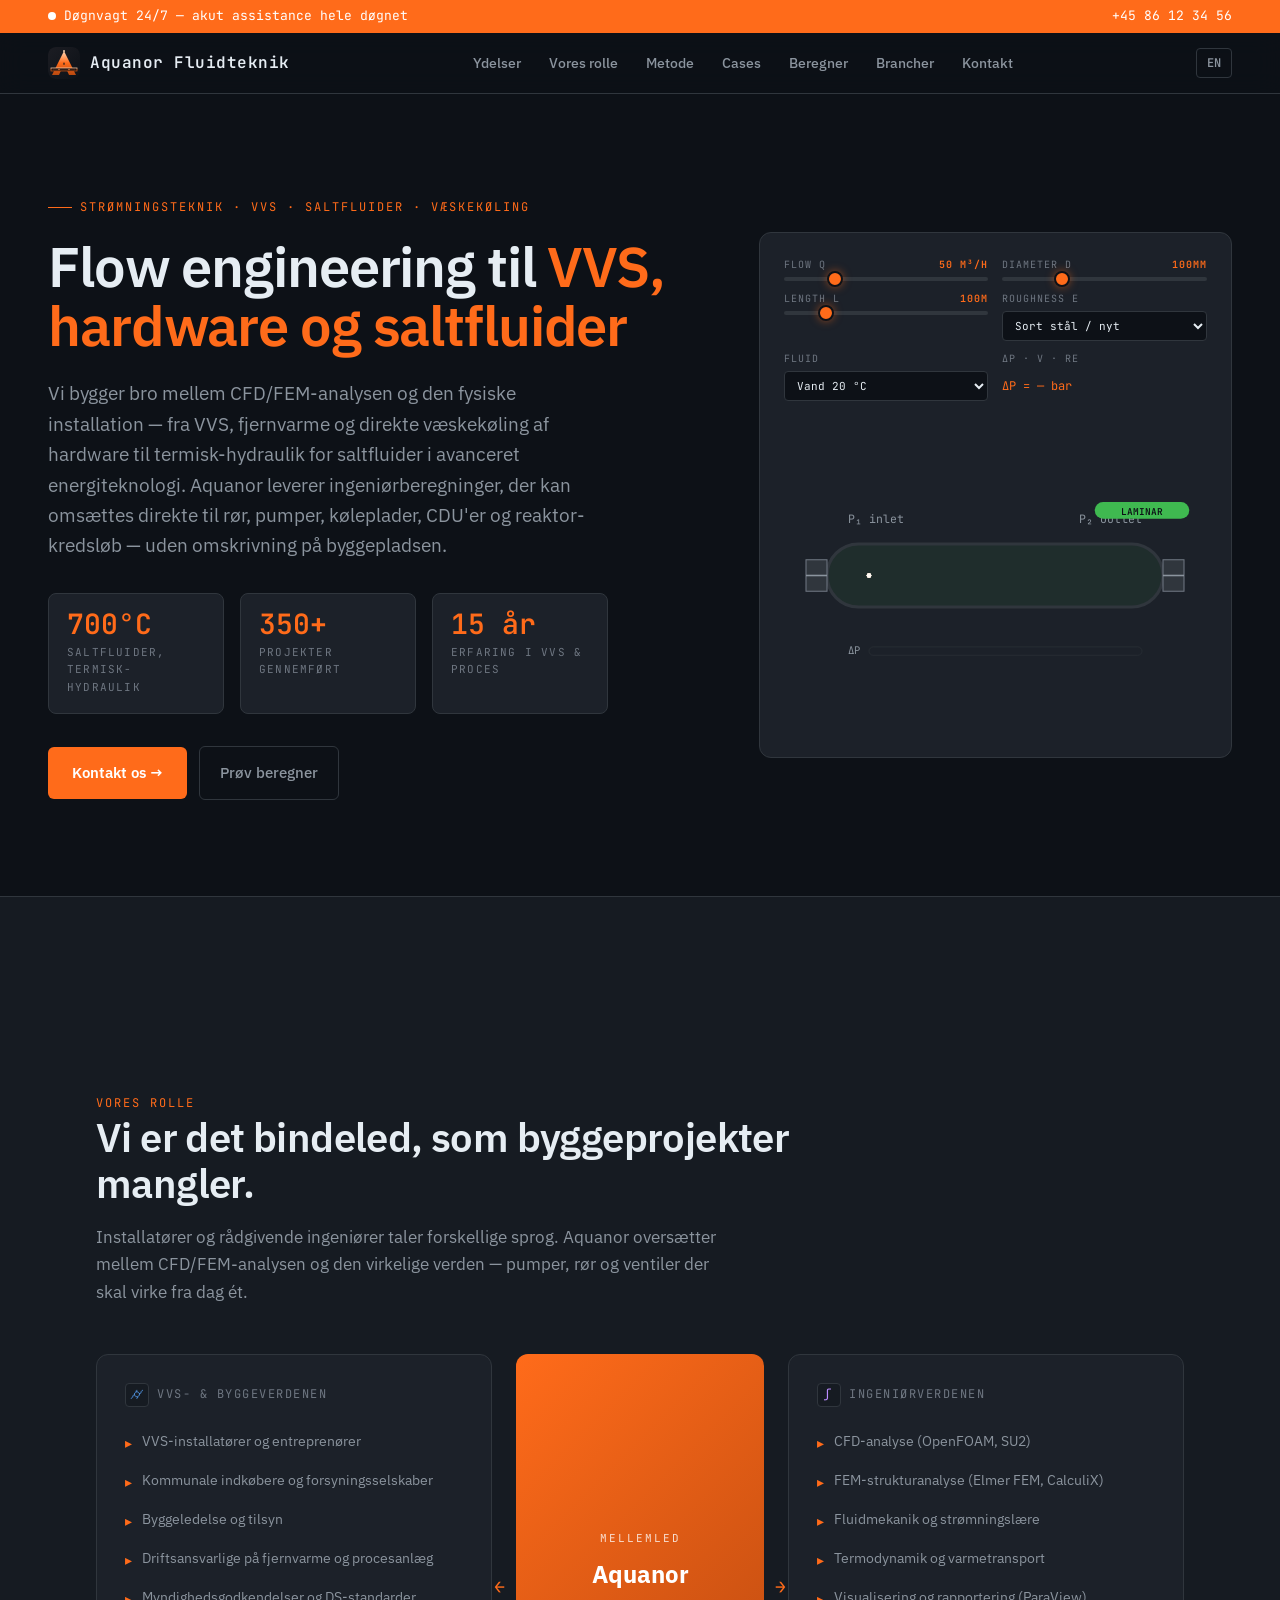
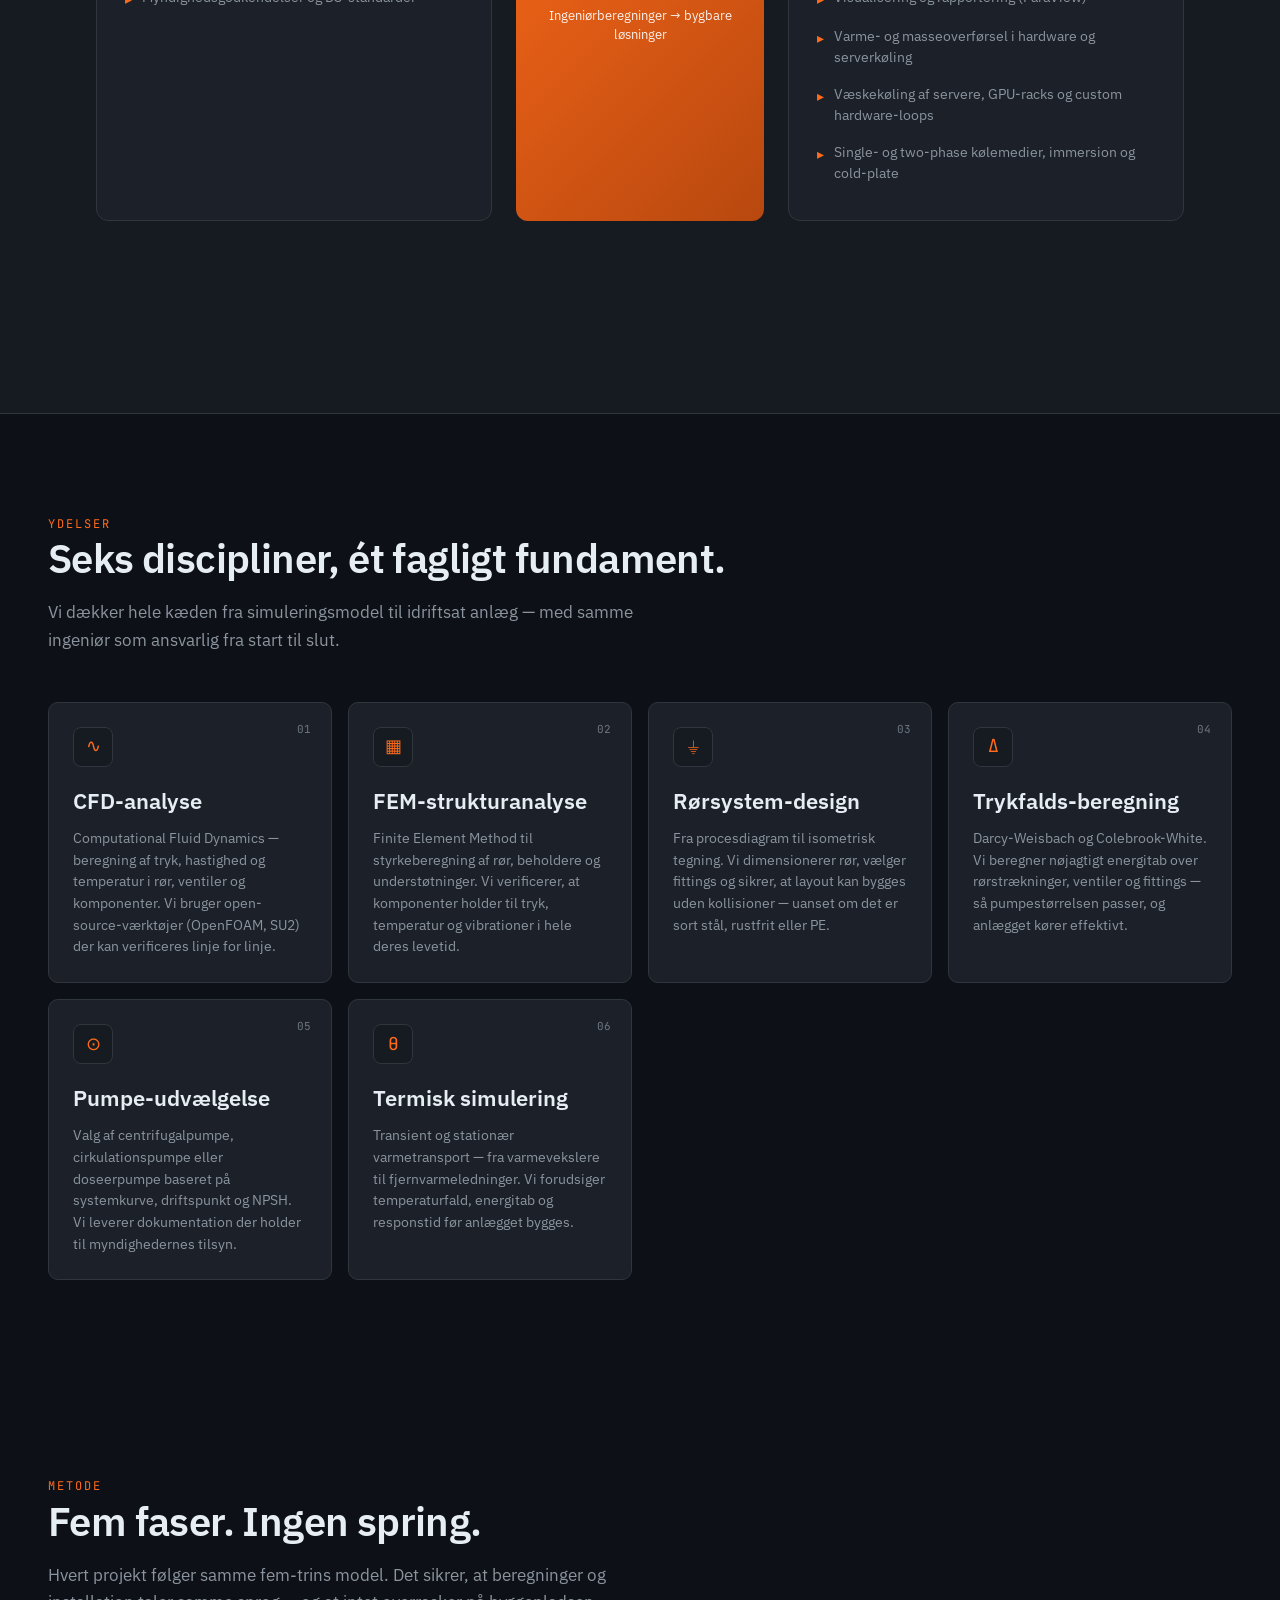
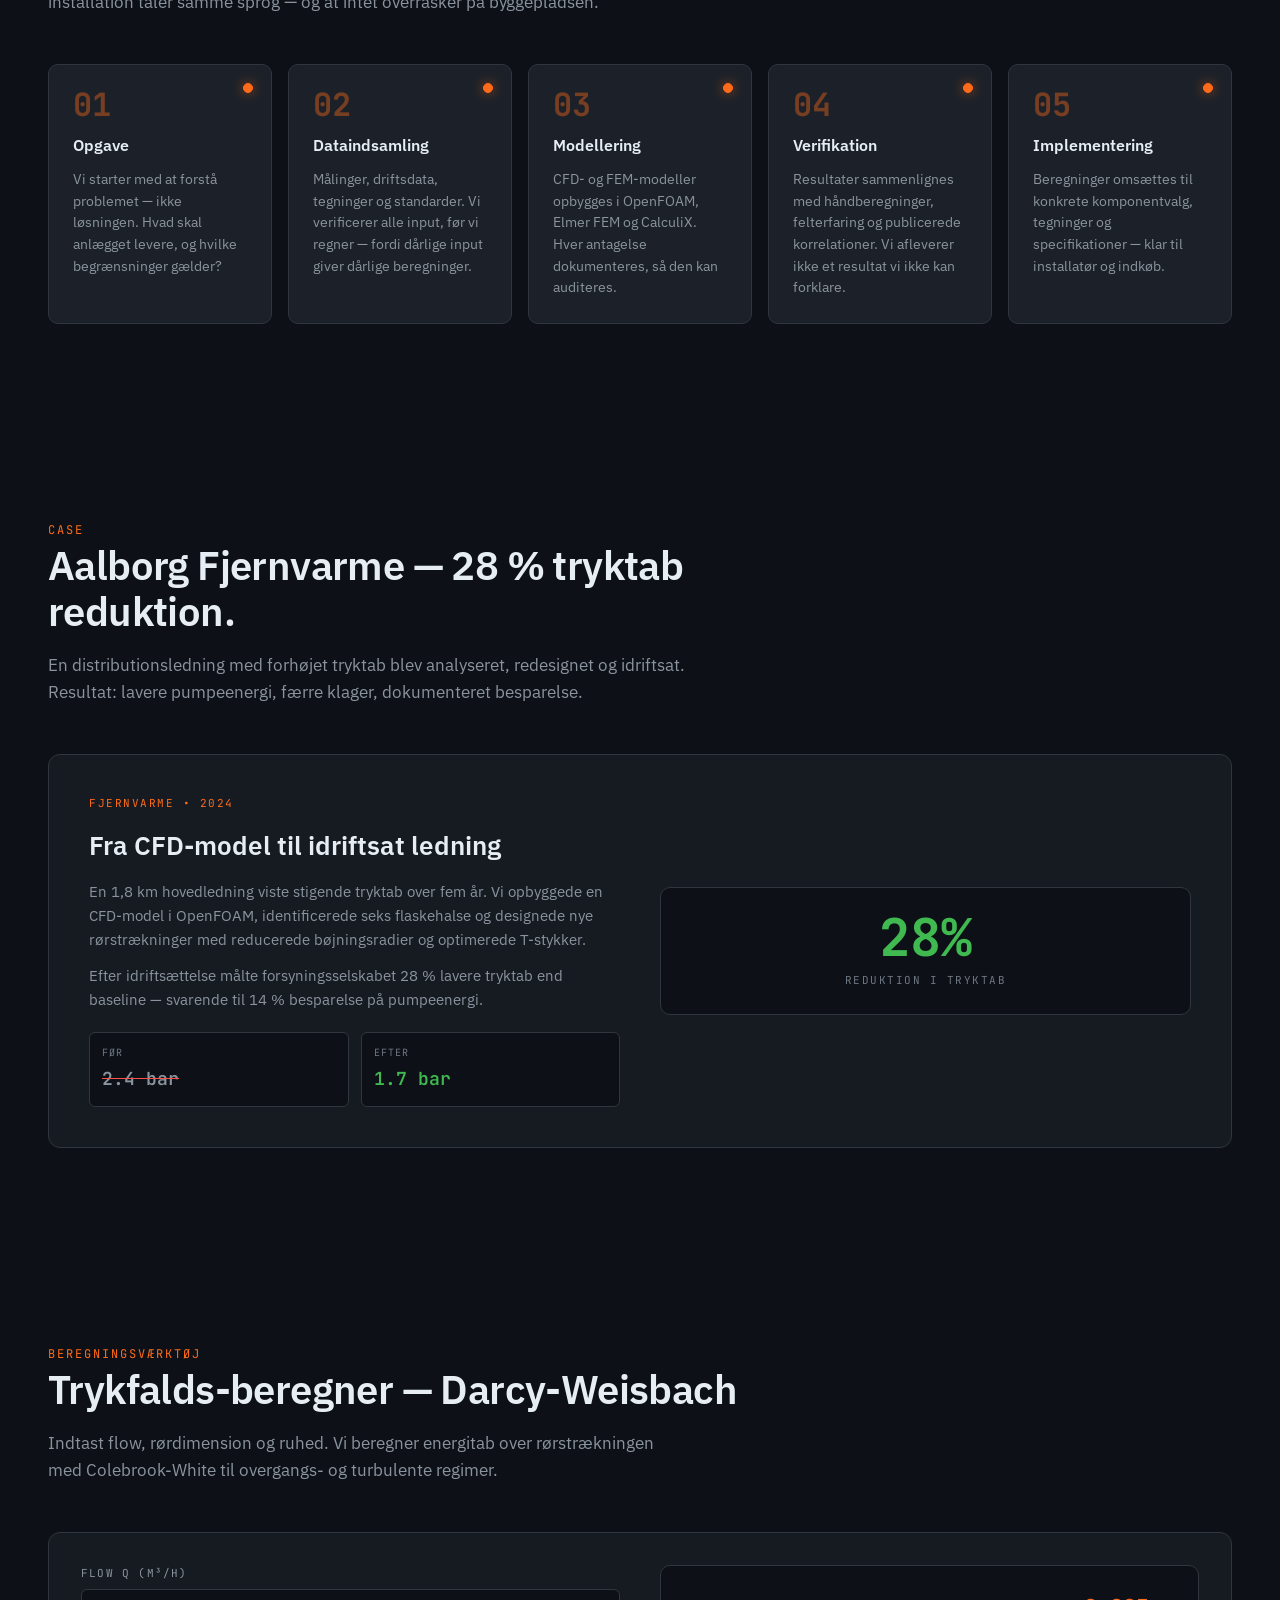
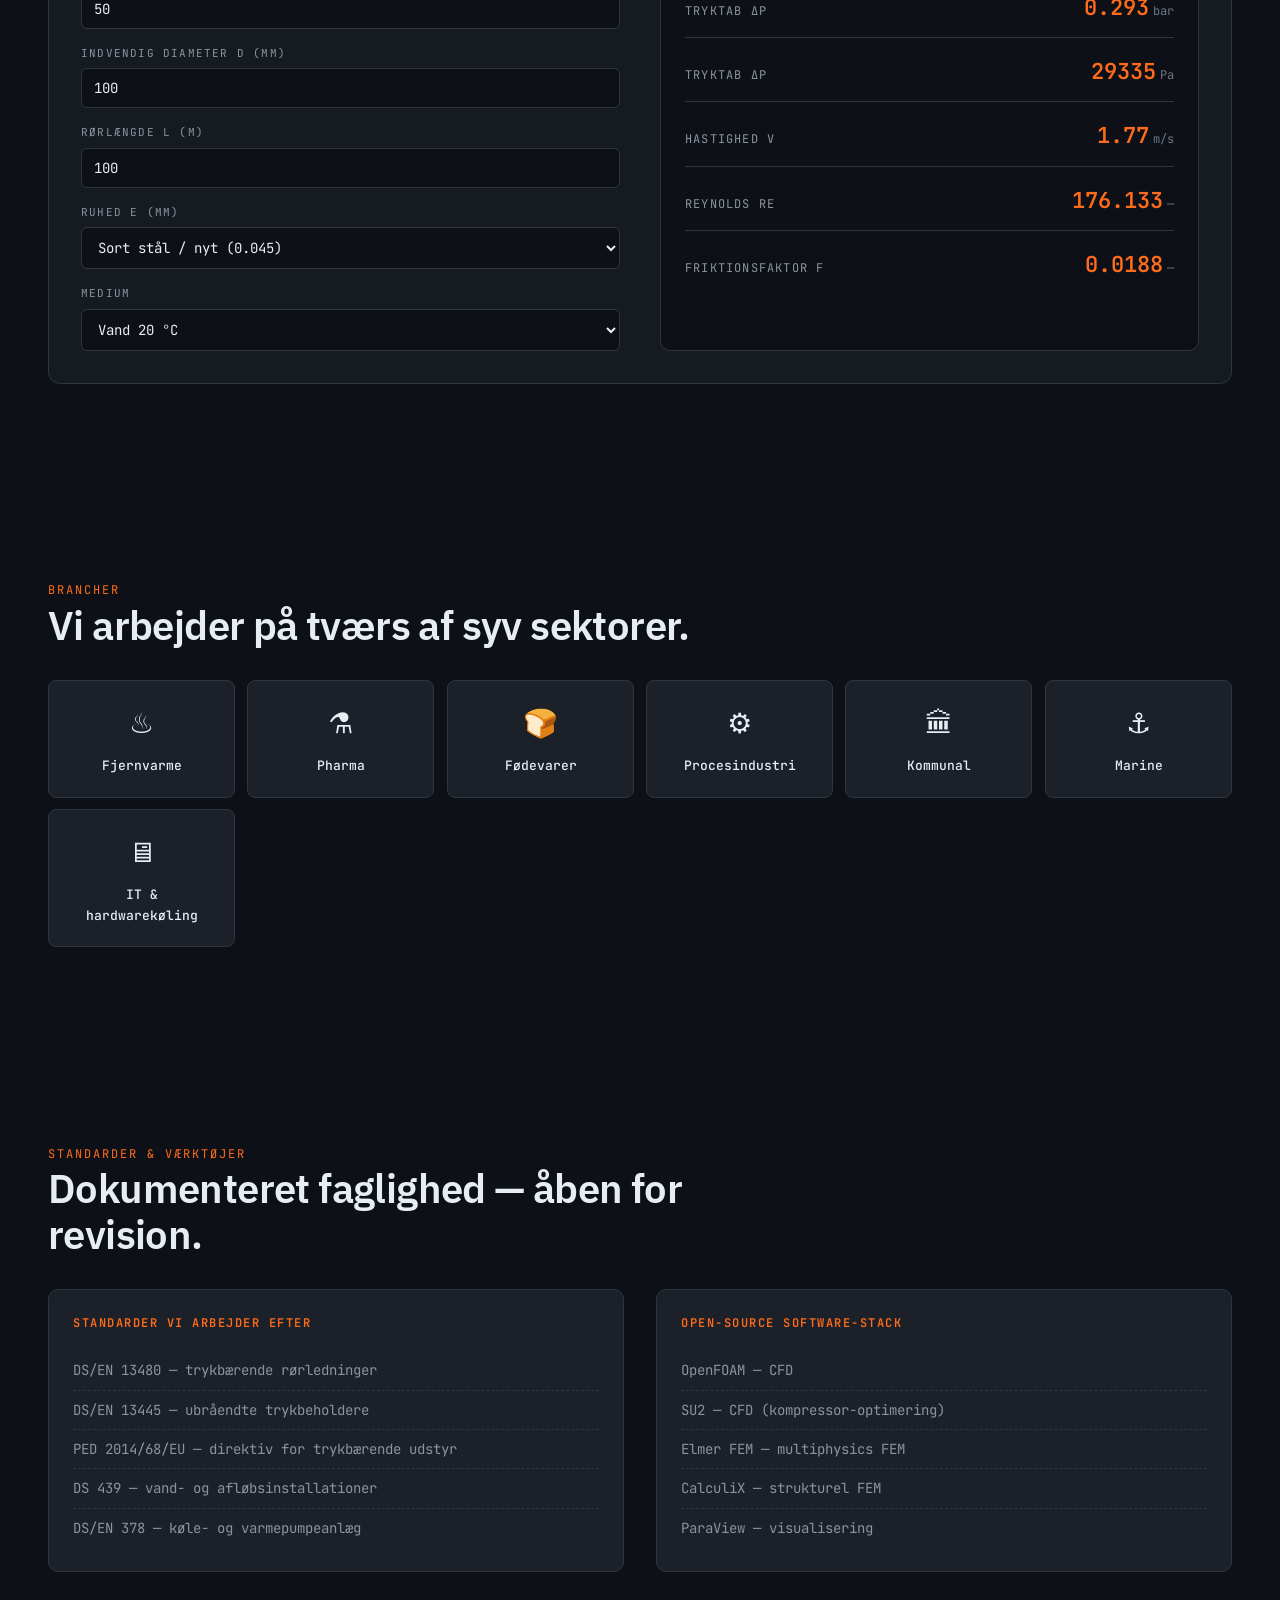
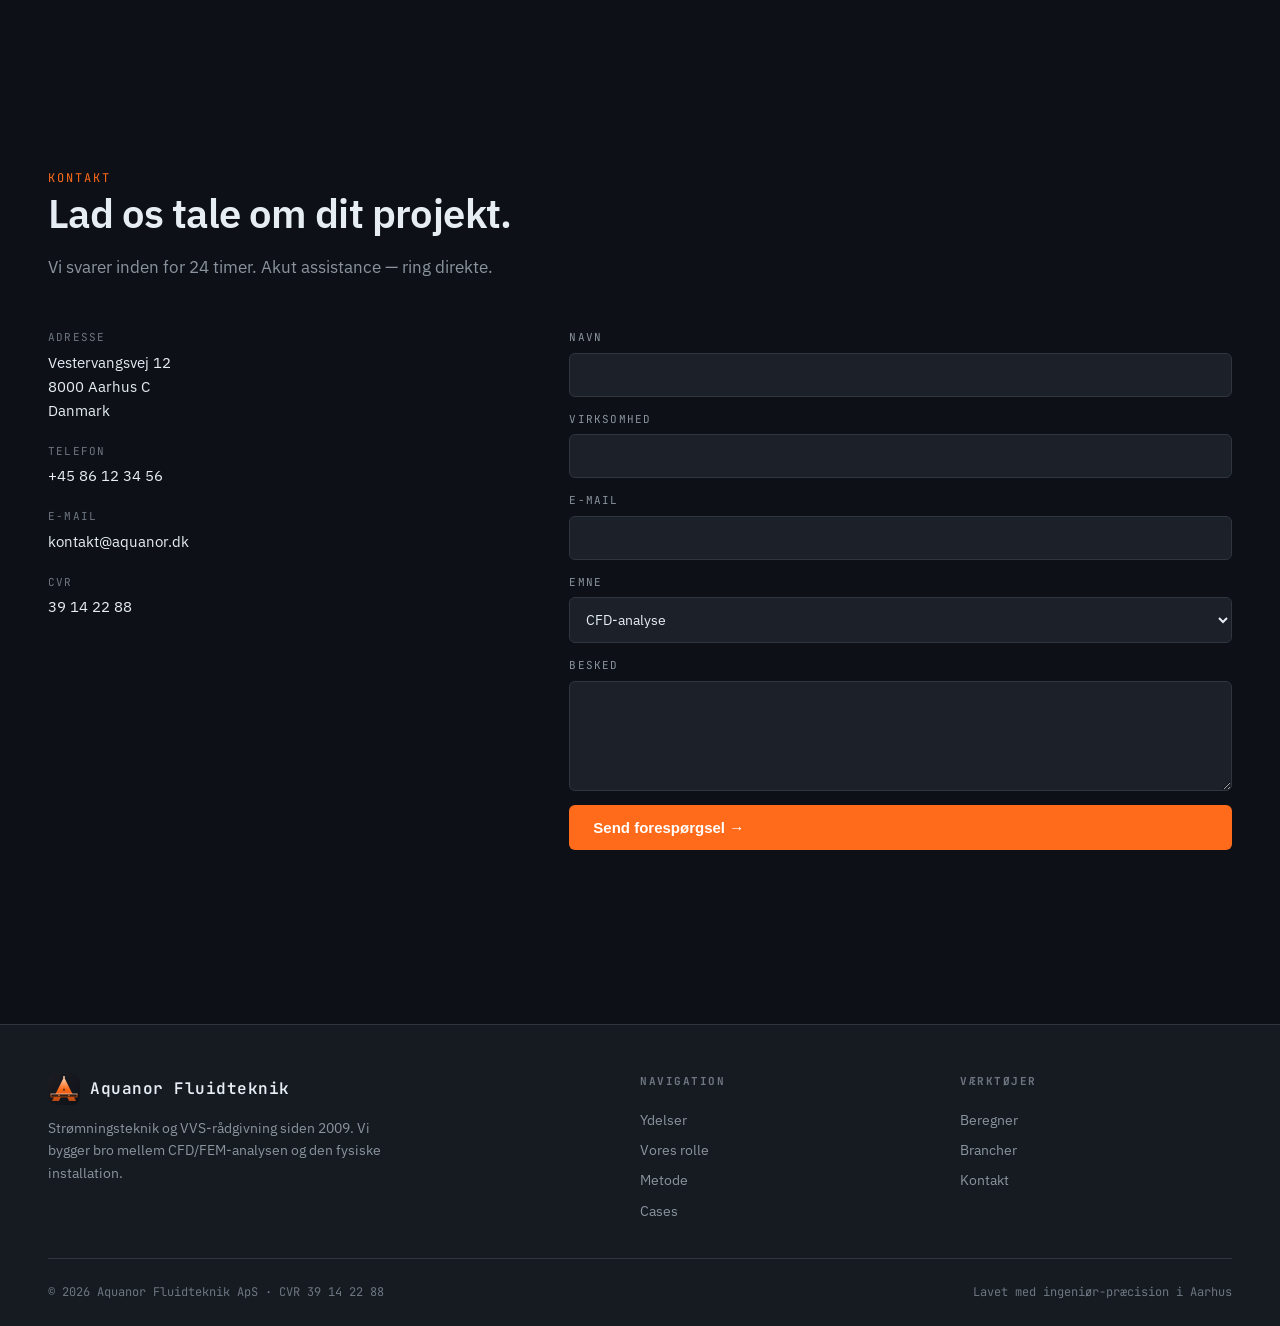
==== commit 1f51ba38: "Interactive pipe widget + 12 animation/interactivity polish - Hero pipe SVG: 5 sliders (Q/D/L/ε/flui" ====
--- a/index.html
+++ b/index.html
@@ -180,8 +180,7 @@
 .form-row input,.form-row textarea,.form-row select{background:var(--bg-card);border:1px solid var(--border);border-radius:6px;padding:12px;color:var(--text);font-family:var(--sans);font-size:14px;transition:border-color .15s}
 .form-row input:focus,.form-row textarea:focus,.form-row select:focus{outline:none;border-color:var(--accent)}
 .form-row textarea{resize:vertical;min-height:110px;font-family:var(--mono);font-size:13px}
-.form-success{background:rgba(63,185,80,.1);border:1px solid var(--green);color:var(--green);padding:14px;border-radius:6px;font-size:14px;display:none}
-.form-success.show{display:block}
+.form-success{background:rgba(63,185,80,.1);border:1px solid var(--green);color:var(--green);padding:14px;border-radius:6px;font-size:14px}
 
 /* === FOOTER === */
 footer{background:var(--bg-elev);border-top:1px solid var(--border);padding:48px clamp(16px,4vw,48px) 24px;margin-top:64px}
@@ -194,6 +193,89 @@
 .footer-col a{color:var(--text-dim);transition:color .15s}
 .footer-col a:hover{color:var(--accent)}
 .footer-bottom{max-width:1280px;margin:32px auto 0;padding-top:24px;border-top:1px solid var(--border);display:flex;flex-wrap:wrap;gap:12px;justify-content:space-between;color:var(--text-faint);font-size:12px;font-family:var(--mono)}
+
+/* === SCROLL PROGRESS === */
+.scroll-progress{position:fixed;top:0;left:0;height:3px;background:linear-gradient(90deg,var(--accent),#ffaa66,var(--accent));width:0;z-index:60;transition:width .08s linear;box-shadow:0 0 10px rgba(255,107,26,.6)}
+@media(prefers-reduced-motion:reduce){.scroll-progress{transition:none}}
+
+/* === NAV SCROLL STATE === */
+.nav{transition:background .3s,border-bottom-color .3s,backdrop-filter .3s,box-shadow .3s}
+.nav.scrolled{box-shadow:0 4px 24px rgba(0,0,0,.3)}
+
+/* === REVEAL === */
+.reveal{opacity:0;transform:translateY(24px);transition:opacity .7s cubic-bezier(.2,.7,.2,1),transform .7s cubic-bezier(.2,.7,.2,1)}
+.reveal.revealed{opacity:1;transform:translateY(0)}
+.reveal[data-delay="1"]{transition-delay:.08s}
+.reveal[data-delay="2"]{transition-delay:.16s}
+.reveal[data-delay="3"]{transition-delay:.24s}
+.reveal[data-delay="4"]{transition-delay:.32s}
+.reveal[data-delay="5"]{transition-delay:.40s}
+.reveal[data-delay="6"]{transition-delay:.48s}
+.reveal[data-delay="7"]{transition-delay:.56s}
+@media(prefers-reduced-motion:reduce){.reveal{opacity:1;transform:none;transition:none}}
+
+/* === PIPE WIDGET === */
+.pipe-widget{background:var(--bg-card);border:1px solid var(--border);border-radius:12px;padding:clamp(16px,2vw,24px);display:flex;flex-direction:column;gap:16px}
+.pipe-sliders{display:grid;grid-template-columns:repeat(2,1fr);gap:10px 14px}
+@media(max-width:600px){.pipe-sliders{grid-template-columns:1fr}}
+.pipe-slider-row{display:flex;flex-direction:column;gap:4px}
+.pipe-slider-row label{font-family:var(--mono);font-size:10px;color:var(--text-faint);text-transform:uppercase;letter-spacing:1px;display:flex;justify-content:space-between;align-items:baseline}
+.pipe-slider-row label .val{color:var(--accent);font-weight:600}
+.pipe-slider-row input[type=range]{-webkit-appearance:none;appearance:none;width:100%;height:4px;background:var(--border);border-radius:2px;outline:none;cursor:pointer}
+.pipe-slider-row input[type=range]::-webkit-slider-thumb{-webkit-appearance:none;appearance:none;width:16px;height:16px;border-radius:50%;background:var(--accent);cursor:pointer;border:2px solid var(--bg);box-shadow:0 0 8px rgba(255,107,26,.5);transition:transform .15s}
+.pipe-slider-row input[type=range]::-webkit-slider-thumb:hover{transform:scale(1.2)}
+.pipe-slider-row input[type=range]::-moz-range-thumb{width:16px;height:16px;border-radius:50%;background:var(--accent);cursor:pointer;border:2px solid var(--bg);box-shadow:0 0 8px rgba(255,107,26,.5)}
+.pipe-slider-row select{background:var(--bg);border:1px solid var(--border);border-radius:4px;padding:6px 8px;color:var(--text);font-family:var(--mono);font-size:11px;cursor:pointer}
+.regime-badge{font-family:var(--mono);font-size:10px;font-weight:600;letter-spacing:1.5px}
+@keyframes particleMove{0%{transform:translateX(0);opacity:0}10%{opacity:1}90%{opacity:1}100%{transform:translateX(260px);opacity:0}}
+.pipe-particle{animation:particleMove 2s linear infinite}
+.pipe-particle:nth-child(2){animation-delay:.4s}
+.pipe-particle:nth-child(3){animation-delay:.8s}
+.pipe-particle:nth-child(4){animation-delay:1.2s}
+.pipe-particle:nth-child(5){animation-delay:1.6s}
+@media(prefers-reduced-motion:reduce){.pipe-particle{animation:none}}
+
+/* === CTA SHIMMER === */
+.cta{position:relative;overflow:hidden}
+.cta::after{content:"";position:absolute;top:0;left:-100%;width:100%;height:100%;background:linear-gradient(90deg,transparent,rgba(255,255,255,.25),transparent);transition:left .6s ease;pointer-events:none}
+.cta:hover::after{left:100%}
+@media(prefers-reduced-motion:reduce){.cta::after{display:none}}
+
+/* === CAPABILITY CARD GLOW === */
+.cap::before{content:"";position:absolute;inset:0;border-radius:10px;padding:1px;background:linear-gradient(135deg,var(--accent) 0%,transparent 50%);-webkit-mask:linear-gradient(#000 0 0) content-box,linear-gradient(#000 0 0);-webkit-mask-composite:xor;mask-composite:exclude;opacity:0;transition:opacity .35s;pointer-events:none}
+.cap:hover::before{opacity:1}
+.cap:hover{transform:translateY(-4px);box-shadow:0 12px 28px -10px rgba(255,107,26,.3)}
+
+/* === METHOD STEP DOT === */
+.method-step .step-dot{position:absolute;top:18px;right:18px;width:10px;height:10px;border-radius:50%;border:1.5px solid var(--border);background:transparent;transition:all .5s cubic-bezier(.2,.7,.2,1)}
+.method-step.revealed .step-dot{background:var(--accent);border-color:var(--accent);box-shadow:0 0 12px rgba(255,107,26,.6)}
+
+/* === BRIDGE ARROWS PULSE === */
+@keyframes arrowPulse{0%,100%{opacity:.5;transform:translateY(-50%) translateX(0)}50%{opacity:1;transform:translateY(-50%) translateX(4px)}}
+.bridge-center-arrows{animation:arrowPulse 2.4s ease-in-out infinite}
+@keyframes arrowPulseRight{0%,100%{opacity:.5;transform:translateY(-50%) translateX(0)}50%{opacity:1;transform:translateY(-50%) translateX(-4px)}}
+.bridge-center-arrows.right{animation:arrowPulseRight 2.4s ease-in-out infinite}
+@media(prefers-reduced-motion:reduce){.bridge-center-arrows,.bridge-center-arrows.right{animation:none}}
+
+/* === INDUSTRY 3D TILT === */
+.ind{transform-style:preserve-3d;will-change:transform}
+
+/* === FORM FLOATING LABEL === */
+.form-row{position:relative}
+.form-row label{transition:color .2s}
+.form-row input:focus ~ label,
+.form-row textarea:focus ~ label,
+.form-row select:focus ~ label,
+.form-row:has(input:focus) label,
+.form-row:has(textarea:focus) label,
+.form-row:has(select:focus) label{color:var(--accent)}
+.form-success{transform:translateY(-8px);opacity:0;max-height:0;padding-top:0;padding-bottom:0;margin:0;overflow:hidden;border-width:0;transition:transform .4s cubic-bezier(.2,.7,.2,1),opacity .4s,max-height .4s cubic-bezier(.2,.7,.2,1),padding .4s,margin .4s,border-width .4s}
+.form-success.show{transform:translateY(0);opacity:1;max-height:200px;padding-top:14px;padding-bottom:14px;margin-top:14px;border-width:1px}
+@media(prefers-reduced-motion:reduce){.form-success{transition:opacity .4s,max-height .4s,padding .4s,margin .4s,border-width .4s}}
+
+/* === HAMBURGER PRESS === */
+.hamburger{transition:transform .15s,background .15s}
+.hamburger:active{transform:scale(.92)}
 </style>
 </head>
 <body>
@@ -227,6 +309,8 @@
   </div>
 </nav>
 
+<div class="scroll-progress" id="scrollProgress"></div>
+
 <!-- 3. HERO -->
 <section class="hero">
   <div class="hero-text">
@@ -235,15 +319,15 @@
     <p class="lead" data-i18n="hero.lead">Vi bygger bro mellem CFD/FEM-analysen og den fysiske installation — fra VVS, fjernvarme og direkte væskekøling af hardware til termisk-hydraulik for saltfluider i avanceret energiteknologi. Aquanor leverer ingeniørberegninger, der kan omsættes direkte til rør, pumper, køleplader, CDU'er og reaktor-kredsløb — uden omskrivning på byggepladsen.</p>
     <div class="hero-stats">
       <div class="stat">
-        <div class="stat-num">700°C</div>
+        <div class="stat-num counter" data-target="700" data-suffix="°C">700°C</div>
         <div class="stat-label" data-i18n="hero.stat1">Saltfluider, termisk-hydraulik</div>
       </div>
       <div class="stat">
-        <div class="stat-num">350+</div>
+        <div class="stat-num counter" data-target="350" data-suffix="+">350+</div>
         <div class="stat-label" data-i18n="hero.stat2">Projekter gennemført</div>
       </div>
       <div class="stat">
-        <div class="stat-num">15 år</div>
+        <div class="stat-num counter" data-target="15" data-suffix=" år">15 år</div>
         <div class="stat-label" data-i18n="hero.stat3">Erfaring i VVS & proces</div>
       </div>
     </div>
@@ -251,38 +335,92 @@
     <a href="#beregner" class="cta-ghost" data-i18n="hero.cta2">Prøv beregner</a>
   </div>
   <div>
-    <svg class="pipe-svg" viewBox="0 0 400 300" xmlns="http://www.w3.org/2000/svg" aria-hidden="true">
-      <defs>
-        <linearGradient id="pipeGrad" x1="0" x2="1" y1="0" y2="0">
-          <stop offset="0" stop-color="#30363d"/>
-          <stop offset="1" stop-color="#161b22"/>
-        </linearGradient>
-        <linearGradient id="flowGrad" x1="0" x2="1">
-          <stop offset="0" stop-color="#ff6b1a" stop-opacity="0.2"/>
-          <stop offset=".5" stop-color="#ff6b1a" stop-opacity="1"/>
-          <stop offset="1" stop-color="#ff6b1a" stop-opacity="0.2"/>
-        </linearGradient>
-      </defs>
-      <!-- Pipe body -->
-      <rect x="40" y="120" width="320" height="60" rx="30" fill="none" stroke="url(#pipeGrad)" stroke-width="2"/>
-      <rect x="40" y="120" width="320" height="60" rx="30" fill="none" stroke="#30363d" stroke-width="3"/>
-      <!-- Flow line -->
-      <line x1="60" y1="150" x2="340" y2="150" stroke="url(#flowGrad)" stroke-width="6" stroke-linecap="round" class="flow"/>
-      <!-- Inlet -->
-      <rect x="20" y="135" width="20" height="30" fill="#30363d" stroke="#6e7681"/>
-      <line x1="20" y1="150" x2="40" y2="150" stroke="#8b949e" stroke-width="1.5"/>
-      <!-- Outlet -->
-      <rect x="360" y="135" width="20" height="30" fill="#30363d" stroke="#6e7681"/>
-      <line x1="360" y1="150" x2="380" y2="150" stroke="#8b949e" stroke-width="1.5"/>
-      <!-- Annotations -->
-      <text x="60" y="100" font-family="JetBrains Mono" font-size="11" fill="#8b949e">P₁ inlet</text>
-      <text x="340" y="100" font-family="JetBrains Mono" font-size="11" fill="#8b949e" text-anchor="end">P₂ outlet</text>
-      <text x="200" y="220" font-family="JetBrains Mono" font-size="11" fill="#ff6b1a" text-anchor="middle">ΔP = f(L, D, ρ, v, ε)</text>
-      <!-- Pressure drop arrow -->
-      <line x1="80" y1="200" x2="320" y2="200" stroke="#30363d" stroke-width="1" stroke-dasharray="4 4"/>
-      <polygon points="320,200 312,196 312,204" fill="#ff6b1a"/>
-      <polygon points="80,200 88,196 88,204" fill="#ff6b1a"/>
-    </svg>
+    <div class="pipe-widget">
+      <div class="pipe-sliders">
+        <div class="pipe-slider-row">
+          <label>FLOW Q <span class="val" id="heroQVal">50 m³/h</span></label>
+          <input type="range" id="heroQ" min="5" max="200" value="50" step="1">
+        </div>
+        <div class="pipe-slider-row">
+          <label>DIAMETER D <span class="val" id="heroDVal">100mm</span></label>
+          <input type="range" id="heroD" min="25" max="300" value="100" step="1">
+        </div>
+        <div class="pipe-slider-row">
+          <label>LENGTH L <span class="val" id="heroLVal">100m</span></label>
+          <input type="range" id="heroL" min="10" max="500" value="100" step="1">
+        </div>
+        <div class="pipe-slider-row">
+          <label>ROUGHNESS ε</label>
+          <select id="heroRough">
+            <option value="0.001">Rustfrit stål</option>
+            <option value="0.045" selected>Sort stål / nyt</option>
+            <option value="0.15">Let korroderet</option>
+            <option value="0.5">Galvaniseret</option>
+            <option value="1.0">Ældre støbejern</option>
+            <option value="0.007">PE / PP plast</option>
+          </select>
+        </div>
+        <div class="pipe-slider-row">
+          <label>FLUID</label>
+          <select id="heroFluid">
+            <option value="water20" selected>Vand 20 °C</option>
+            <option value="water60">Vand 60 °C</option>
+            <option value="glycol40">Glykol 40 %</option>
+          </select>
+        </div>
+        <div class="pipe-slider-row">
+          <label>ΔP · V · RE</label>
+          <div style="font-family:var(--mono);font-size:12px;color:var(--accent);padding:6px 0" id="liveFormula">ΔP = — bar</div>
+        </div>
+      </div>
+      <svg class="pipe-svg" viewBox="0 0 400 300" xmlns="http://www.w3.org/2000/svg" aria-hidden="true">
+        <defs>
+          <linearGradient id="pipeGrad" x1="0" x2="1" y1="0" y2="0">
+            <stop offset="0" stop-color="#30363d"/>
+            <stop offset="1" stop-color="#161b22"/>
+          </linearGradient>
+          <linearGradient id="flowGrad" x1="0" x2="1">
+            <stop offset="0" stop-color="#ff6b1a" stop-opacity="0.2"/>
+            <stop offset=".5" stop-color="#ff6b1a" stop-opacity="1"/>
+            <stop offset="1" stop-color="#ff6b1a" stop-opacity="0.2"/>
+          </linearGradient>
+          <clipPath id="pipeClip">
+            <rect x="40" y="120" width="320" height="60" rx="30"/>
+          </clipPath>
+        </defs>
+        <!-- Regime-tinted interior -->
+        <rect x="40" y="120" width="320" height="60" rx="30" fill="rgba(63,185,80,0.08)" id="pipeInterior"/>
+        <!-- Pipe body -->
+        <rect x="40" y="120" width="320" height="60" rx="30" fill="none" stroke="url(#pipeGrad)" stroke-width="2"/>
+        <rect x="40" y="120" width="320" height="60" rx="30" fill="none" stroke="#30363d" stroke-width="3"/>
+        <!-- Animated particles (clipped to pipe interior) -->
+        <g clip-path="url(#pipeClip)">
+          <circle class="pipe-particle" cx="80"  cy="150" r="2.2" fill="#ffffff" opacity="0.85"/>
+          <circle class="pipe-particle" cx="80"  cy="150" r="2.2" fill="#ffd9b8" opacity="0.9"/>
+          <circle class="pipe-particle" cx="80"  cy="150" r="2.2" fill="#ffffff" opacity="0.85"/>
+          <circle class="pipe-particle" cx="80"  cy="150" r="2.2" fill="#ffd9b8" opacity="0.9"/>
+          <circle class="pipe-particle" cx="80"  cy="150" r="2.2" fill="#ffffff" opacity="0.85"/>
+        </g>
+        <!-- Inlet -->
+        <rect x="20" y="135" width="20" height="30" fill="#30363d" stroke="#6e7681"/>
+        <line x1="20" y1="150" x2="40" y2="150" stroke="#8b949e" stroke-width="1.5"/>
+        <!-- Outlet -->
+        <rect x="360" y="135" width="20" height="30" fill="#30363d" stroke="#6e7681"/>
+        <line x1="360" y1="150" x2="380" y2="150" stroke="#8b949e" stroke-width="1.5"/>
+        <!-- Annotations -->
+        <text x="60" y="100" font-family="JetBrains Mono" font-size="11" fill="#8b949e">P₁ inlet</text>
+        <text x="340" y="100" font-family="JetBrains Mono" font-size="11" fill="#8b949e" text-anchor="end">P₂ outlet</text>
+        <!-- Regime badge -->
+        <g>
+          <rect x="295" y="80" width="90" height="16" rx="8" id="regimeBadgeBg" fill="#3fb950"/>
+          <text x="340" y="92" font-family="JetBrains Mono" font-size="9" font-weight="600" fill="#0d1117" text-anchor="middle" id="regimeBadge">LAMINAR</text>
+        </g>
+        <!-- Pressure drop bar -->
+        <text x="60" y="225" font-family="JetBrains Mono" font-size="10" fill="#8b949e">ΔP</text>
+        <rect x="80" y="218" width="260" height="8" rx="4" fill="#1c2129" stroke="#30363d" stroke-width="0.5"/>
+        <rect x="80" y="218" width="0" height="8" rx="4" id="dpBar" fill="#3fb950"/>
+      </svg>
+    </div>
   </div>
 </section>
 
@@ -333,12 +471,12 @@
   <h2 data-i18n="cap.title">Seks discipliner, ét fagligt fundament.</h2>
   <p class="section-lead" data-i18n="cap.lead">Vi dækker hele kæden fra simuleringsmodel til idriftsat anlæg — med samme ingeniør som ansvarlig fra start til slut.</p>
   <div class="cap-grid">
-    <div class="cap"><div class="cap-num">01</div><div class="cap-icon">∿</div><h3 data-i18n="cap1.title">CFD-analyse</h3><p class="cap-desc" data-i18n="cap1.desc">Computational Fluid Dynamics — beregning af tryk, hastighed og temperatur i rør, ventiler og komponenter. Vi bruger open-source-værktøjer (OpenFOAM, SU2) der kan verificeres linje for linje.</p></div>
-    <div class="cap"><div class="cap-num">02</div><div class="cap-icon">▦</div><h3 data-i18n="cap2.title">FEM-strukturanalyse</h3><p class="cap-desc" data-i18n="cap2.desc">Finite Element Method til styrkeberegning af rør, beholdere og understøtninger. Vi verificerer, at komponenter holder til tryk, temperatur og vibrationer i hele deres levetid.</p></div>
-    <div class="cap"><div class="cap-num">03</div><div class="cap-icon">⏚</div><h3 data-i18n="cap3.title">Rørsystem-design</h3><p class="cap-desc" data-i18n="cap3.desc">Fra procesdiagram til isometrisk tegning. Vi dimensionerer rør, vælger fittings og sikrer, at layout kan bygges uden kollisioner — uanset om det er sort stål, rustfrit eller PE.</p></div>
-    <div class="cap"><div class="cap-num">04</div><div class="cap-icon">Δ</div><h3 data-i18n="cap4.title">Trykfalds-beregning</h3><p class="cap-desc" data-i18n="cap4.desc">Darcy-Weisbach og Colebrook-White. Vi beregner nøjagtigt energitab over rørstrækninger, ventiler og fittings — så pumpestørrelsen passer, og anlægget kører effektivt.</p></div>
-    <div class="cap"><div class="cap-num">05</div><div class="cap-icon">⊙</div><h3 data-i18n="cap5.title">Pumpe-udvælgelse</h3><p class="cap-desc" data-i18n="cap5.desc">Valg af centrifugalpumpe, cirkulationspumpe eller doseerpumpe baseret på systemkurve, driftspunkt og NPSH. Vi leverer dokumentation der holder til myndighedernes tilsyn.</p></div>
-    <div class="cap"><div class="cap-num">06</div><div class="cap-icon">θ</div><h3 data-i18n="cap6.title">Termisk simulering</h3><p class="cap-desc" data-i18n="cap6.desc">Transient og stationær varmetransport — fra varmevekslere til fjernvarmeledninger. Vi forudsiger temperaturfald, energitab og responstid før anlægget bygges.</p></div>
+    <div class="cap reveal" data-delay="1"><div class="cap-num">01</div><div class="cap-icon">∿</div><h3 data-i18n="cap1.title">CFD-analyse</h3><p class="cap-desc" data-i18n="cap1.desc">Computational Fluid Dynamics — beregning af tryk, hastighed og temperatur i rør, ventiler og komponenter. Vi bruger open-source-værktøjer (OpenFOAM, SU2) der kan verificeres linje for linje.</p></div>
+    <div class="cap reveal" data-delay="2"><div class="cap-num">02</div><div class="cap-icon">▦</div><h3 data-i18n="cap2.title">FEM-strukturanalyse</h3><p class="cap-desc" data-i18n="cap2.desc">Finite Element Method til styrkeberegning af rør, beholdere og understøtninger. Vi verificerer, at komponenter holder til tryk, temperatur og vibrationer i hele deres levetid.</p></div>
+    <div class="cap reveal" data-delay="3"><div class="cap-num">03</div><div class="cap-icon">⏚</div><h3 data-i18n="cap3.title">Rørsystem-design</h3><p class="cap-desc" data-i18n="cap3.desc">Fra procesdiagram til isometrisk tegning. Vi dimensionerer rør, vælger fittings og sikrer, at layout kan bygges uden kollisioner — uanset om det er sort stål, rustfrit eller PE.</p></div>
+    <div class="cap reveal" data-delay="4"><div class="cap-num">04</div><div class="cap-icon">Δ</div><h3 data-i18n="cap4.title">Trykfalds-beregning</h3><p class="cap-desc" data-i18n="cap4.desc">Darcy-Weisbach og Colebrook-White. Vi beregner nøjagtigt energitab over rørstrækninger, ventiler og fittings — så pumpestørrelsen passer, og anlægget kører effektivt.</p></div>
+    <div class="cap reveal" data-delay="5"><div class="cap-num">05</div><div class="cap-icon">⊙</div><h3 data-i18n="cap5.title">Pumpe-udvælgelse</h3><p class="cap-desc" data-i18n="cap5.desc">Valg af centrifugalpumpe, cirkulationspumpe eller doseerpumpe baseret på systemkurve, driftspunkt og NPSH. Vi leverer dokumentation der holder til myndighedernes tilsyn.</p></div>
+    <div class="cap reveal" data-delay="6"><div class="cap-num">06</div><div class="cap-icon">θ</div><h3 data-i18n="cap6.title">Termisk simulering</h3><p class="cap-desc" data-i18n="cap6.desc">Transient og stationær varmetransport — fra varmevekslere til fjernvarmeledninger. Vi forudsiger temperaturfald, energitab og responstid før anlægget bygges.</p></div>
   </div>
 </section>
 
@@ -348,11 +486,11 @@
   <h2 data-i18n="meth.title">Fem faser. Ingen spring.</h2>
   <p class="section-lead" data-i18n="meth.lead">Hvert projekt følger samme fem-trins model. Det sikrer, at beregninger og installation taler samme sprog — og at intet overrasker på byggepladsen.</p>
   <div class="method-grid">
-    <div class="method-step"><div class="method-num">01</div><h3 data-i18n="meth1.title">Opgave</h3><p data-i18n="meth1.desc">Vi starter med at forstå problemet — ikke løsningen. Hvad skal anlægget levere, og hvilke begrænsninger gælder?</p></div>
-    <div class="method-step"><div class="method-num">02</div><h3 data-i18n="meth2.title">Dataindsamling</h3><p data-i18n="meth2.desc">Målinger, driftsdata, tegninger og standarder. Vi verificerer alle input, før vi regner — fordi dårlige input giver dårlige beregninger.</p></div>
-    <div class="method-step"><div class="method-num">03</div><h3 data-i18n="meth3.title">Modellering</h3><p data-i18n="meth3.desc">CFD- og FEM-modeller opbygges i OpenFOAM, Elmer FEM og CalculiX. Hver antagelse dokumenteres, så den kan auditeres.</p></div>
-    <div class="method-step"><div class="method-num">04</div><h3 data-i18n="meth4.title">Verifikation</h3><p data-i18n="meth4.desc">Resultater sammenlignes med håndberegninger, felterfaring og publicerede korrelationer. Vi afleverer ikke et resultat vi ikke kan forklare.</p></div>
-    <div class="method-step"><div class="method-num">05</div><h3 data-i18n="meth5.title">Implementering</h3><p data-i18n="meth5.desc">Beregninger omsættes til konkrete komponentvalg, tegninger og specifikationer — klar til installatør og indkøb.</p></div>
+    <div class="method-step reveal" data-delay="1"><span class="step-dot"></span><div class="method-num">01</div><h3 data-i18n="meth1.title">Opgave</h3><p data-i18n="meth1.desc">Vi starter med at forstå problemet — ikke løsningen. Hvad skal anlægget levere, og hvilke begrænsninger gælder?</p></div>
+    <div class="method-step reveal" data-delay="2"><span class="step-dot"></span><div class="method-num">02</div><h3 data-i18n="meth2.title">Dataindsamling</h3><p data-i18n="meth2.desc">Målinger, driftsdata, tegninger og standarder. Vi verificerer alle input, før vi regner — fordi dårlige input giver dårlige beregninger.</p></div>
+    <div class="method-step reveal" data-delay="3"><span class="step-dot"></span><div class="method-num">03</div><h3 data-i18n="meth3.title">Modellering</h3><p data-i18n="meth3.desc">CFD- og FEM-modeller opbygges i OpenFOAM, Elmer FEM og CalculiX. Hver antagelse dokumenteres, så den kan auditeres.</p></div>
+    <div class="method-step reveal" data-delay="4"><span class="step-dot"></span><div class="method-num">04</div><h3 data-i18n="meth4.title">Verifikation</h3><p data-i18n="meth4.desc">Resultater sammenlignes med håndberegninger, felterfaring og publicerede korrelationer. Vi afleverer ikke et resultat vi ikke kan forklare.</p></div>
+    <div class="method-step reveal" data-delay="5"><span class="step-dot"></span><div class="method-num">05</div><h3 data-i18n="meth5.title">Implementering</h3><p data-i18n="meth5.desc">Beregninger omsættes til konkrete komponentvalg, tegninger og specifikationer — klar til installatør og indkøb.</p></div>
   </div>
 </section>
 
@@ -361,7 +499,7 @@
   <span class="eyebrow" data-i18n="case.eyebrow">Case</span>
   <h2 data-i18n="case.title">Aalborg Fjernvarme — 28 % tryktab reduktion.</h2>
   <p class="section-lead" data-i18n="case.lead">En distributionsledning med forhøjet tryktab blev analyseret, redesignet og idriftsat. Resultat: lavere pumpeenergi, færre klager, dokumenteret besparelse.</p>
-  <div class="case">
+  <div class="case reveal">
     <div>
       <div class="case-tag" data-i18n="case.tag">Fjernvarme • 2024</div>
       <h3 data-i18n="case.h3">Fra CFD-model til idriftsat ledning</h3>
@@ -373,7 +511,7 @@
       </div>
     </div>
     <div class="case-metric">
-      <div class="case-metric-num">28%</div>
+      <div class="case-metric-num counter" data-target="28" data-suffix="%">28%</div>
       <div class="case-metric-label" data-i18n="case.metric_label">Reduktion i tryktab</div>
     </div>
   </div>
@@ -384,7 +522,7 @@
   <span class="eyebrow" data-i18n="calc.eyebrow">Beregningsværktøj</span>
   <h2 data-i18n="calc.title">Trykfalds-beregner — Darcy-Weisbach</h2>
   <p class="section-lead" data-i18n="calc.lead">Indtast flow, rørdimension og ruhed. Vi beregner energitab over rørstrækningen med Colebrook-White til overgangs- og turbulente regimer.</p>
-  <div class="calc-wrap">
+  <div class="calc-wrap reveal">
     <div class="calc-inputs">
       <div class="calc-row">
         <label data-i18n="calc.q">Flow Q (m³/h)</label>
@@ -433,13 +571,13 @@
   <span class="eyebrow" data-i18n="ind.eyebrow">Brancher</span>
   <h2 data-i18n="ind.title">Vi arbejder på tværs af syv sektorer.</h2>
   <div class="ind-grid">
-    <div class="ind"><span class="ind-icon">♨</span><div class="ind-name" data-i18n="ind1">Fjernvarme</div></div>
-    <div class="ind"><span class="ind-icon">⚗</span><div class="ind-name" data-i18n="ind2">Pharma</div></div>
-    <div class="ind"><span class="ind-icon">🍞</span><div class="ind-name" data-i18n="ind3">Fødevarer</div></div>
-    <div class="ind"><span class="ind-icon">⚙</span><div class="ind-name" data-i18n="ind4">Procesindustri</div></div>
-    <div class="ind"><span class="ind-icon">🏛</span><div class="ind-name" data-i18n="ind5">Kommunal</div></div>
-    <div class="ind"><span class="ind-icon">⚓</span><div class="ind-name" data-i18n="ind6">Marine</div></div>
-    <div class="ind"><span class="ind-icon">🖥</span><div class="ind-name" data-i18n="ind7">Hardware & salt-fluidteknologi</div></div>
+    <div class="ind reveal" data-delay="1"><span class="ind-icon">♨</span><div class="ind-name" data-i18n="ind1">Fjernvarme</div></div>
+    <div class="ind reveal" data-delay="2"><span class="ind-icon">⚗</span><div class="ind-name" data-i18n="ind2">Pharma</div></div>
+    <div class="ind reveal" data-delay="3"><span class="ind-icon">🍞</span><div class="ind-name" data-i18n="ind3">Fødevarer</div></div>
+    <div class="ind reveal" data-delay="4"><span class="ind-icon">⚙</span><div class="ind-name" data-i18n="ind4">Procesindustri</div></div>
+    <div class="ind reveal" data-delay="5"><span class="ind-icon">🏛</span><div class="ind-name" data-i18n="ind5">Kommunal</div></div>
+    <div class="ind reveal" data-delay="6"><span class="ind-icon">⚓</span><div class="ind-name" data-i18n="ind6">Marine</div></div>
+    <div class="ind reveal" data-delay="7"><span class="ind-icon">🖥</span><div class="ind-name" data-i18n="ind7">Hardware & salt-fluidteknologi</div></div>
   </div>
 </section>
 
@@ -448,7 +586,7 @@
   <span class="eyebrow" data-i18n="cred.eyebrow">Standarder & værktøjer</span>
   <h2 data-i18n="cred.title">Dokumenteret faglighed — åben for revision.</h2>
   <div class="cred-grid">
-    <div class="cred-block">
+    <div class="cred-block reveal">
       <h3 data-i18n="cred.std">Standarder vi arbejder efter</h3>
       <ul class="cred-list">
         <li>DS/EN 13480 — trykbærende rørledninger</li>
@@ -458,7 +596,7 @@
         <li>DS/EN 378 — køle- og varmepumpeanlæg</li>
       </ul>
     </div>
-    <div class="cred-block">
+    <div class="cred-block reveal">
       <h3 data-i18n="cred.sw">Open-source software-stack</h3>
       <ul class="cred-list">
         <li>OpenFOAM — CFD</li>
@@ -714,6 +852,213 @@
   setTimeout(()=>document.getElementById('formSuccess').classList.remove('show'),5000);
   e.target.reset();
 });
+
+/* === SCROLL PROGRESS === */
+let _scrollTick = false;
+window.addEventListener('scroll',()=>{
+  if(!_scrollTick){
+    requestAnimationFrame(()=>{
+      const h = document.documentElement.scrollHeight - window.innerHeight;
+      const pct = h > 0 ? (window.scrollY / h) * 100 : 0;
+      const bar = document.getElementById('scrollProgress');
+      if(bar) bar.style.width = pct + '%';
+      _scrollTick = false;
+    });
+    _scrollTick = true;
+  }
+},{passive:true});
+
+/* === NAV SCROLL STATE === */
+const _navEl = document.querySelector('.nav');
+function _updateNavScroll(){
+  if(window.scrollY > 80) _navEl.classList.add('scrolled');
+  else _navEl.classList.remove('scrolled');
+}
+window.addEventListener('scroll',_updateNavScroll,{passive:true});
+_updateNavScroll();
+
+/* === SCROLL REVEAL === */
+const _revealObs = new IntersectionObserver((entries)=>{
+  entries.forEach(e=>{
+    if(e.isIntersecting){
+      e.target.classList.add('revealed');
+      _revealObs.unobserve(e.target);
+    }
+  });
+},{threshold:.15,rootMargin:'0px 0px -8% 0px'});
+document.querySelectorAll('.reveal').forEach(el=>_revealObs.observe(el));
+
+/* === COUNTER ANIMATION === */
+function _animateCounter(el){
+  if(el.dataset.counted) return;
+  el.dataset.counted = '1';
+  const target = parseFloat(el.dataset.target);
+  const suffix = el.dataset.suffix || '';
+  const decimals = parseInt(el.dataset.decimals || '0');
+  const duration = 1200;
+  const start = performance.now();
+  function tick(now){
+    const t = Math.min((now - start) / duration, 1);
+    const eased = 1 - Math.pow(1 - t, 3);
+    el.textContent = (target * eased).toFixed(decimals) + suffix;
+    if(t < 1) requestAnimationFrame(tick);
+    else el.textContent = target.toFixed(decimals) + suffix;
+  }
+  requestAnimationFrame(tick);
+}
+const _counterObs = new IntersectionObserver((entries)=>{
+  entries.forEach(e=>{
+    if(e.isIntersecting){_animateCounter(e.target);_counterObs.unobserve(e.target);}
+  });
+},{threshold:.4});
+document.querySelectorAll('.counter').forEach(el=>_counterObs.observe(el));
+
+/* === INDUSTRY 3D TILT === */
+document.querySelectorAll('.ind').forEach(card=>{
+  card.addEventListener('mousemove',(e)=>{
+    const r = card.getBoundingClientRect();
+    const x = (e.clientX - r.left) / r.width - 0.5;
+    const y = (e.clientY - r.top) / r.height - 0.5;
+    card.style.transform = `perspective(800px) rotateY(${x*8}deg) rotateX(${-y*8}deg) translateZ(4px)`;
+  });
+  card.addEventListener('mouseleave',()=>{card.style.transform='';});
+});
+
+/* === INTERACTIVE PIPE WIDGET === */
+const _pipeState = {Q:50,D:100,L:100,eps:0.045,fluid:'water20'};
+const _fluids={
+  water20:{rho:998,mu:1.002e-3},
+  water60:{rho:983,mu:4.67e-4},
+  glycol40:{rho:1070,mu:3.8e-3}
+};
+let _pipeSyncing = false;
+
+function _pipeRecompute(){
+  const{Q,D_mm,L,eps_mm,fluid:fk}=_pipeState;
+  if(!Q||!D_mm||!L) return null;
+  const D=D_mm/1000, eps=eps_mm/1000;
+  const A=Math.PI*D*D/4;
+  const v=Q/3600/A;
+  const Re=v*D*_fluids[fk].rho/_fluids[fk].mu;
+  let f;
+  if(Re<2300){f=64/Re;}
+  else{
+    let f0=0.02;
+    for(let i=0;i<40;i++){
+      const lhs=1/Math.sqrt(f0);
+      const rhs=-2*Math.log10(eps/(3.7*D)+2.51/(Re*Math.sqrt(f0)));
+      const fn=1/(rhs*rhs);
+      if(Math.abs(fn-f0)<1e-8){f0=fn;break;}
+      f0=fn;
+    }
+    f=f0;
+  }
+  const dP=f*(L/D)*0.5*_fluids[fk].rho*v*v;
+  return{v,Re,f,dP,dPbar:dP/1e5};
+}
+
+function _updatePipeVisual(skipOutputs){
+  const r = _pipeRecompute();
+  if(!r) return;
+  const{v,Re,f,dP,dPbar}=r;
+  let regime,regimeColor;
+  if(Re<2300){regime='LAMINAR';regimeColor='#3fb950';}
+  else if(Re<4000){regime='TRANSITIONAL';regimeColor='#d29922';}
+  else{regime='TURBULENT';regimeColor='#ff6b1a';}
+  // Particle speed
+  const dur = Math.max(0.4, Math.min(4, 4 / Math.max(0.5, v)));
+  document.querySelectorAll('.pipe-particle').forEach(p=>{
+    p.style.animationDuration = dur + 's';
+  });
+  // Interior tint
+  const tint = Re<2300?'rgba(63,185,80,0.08)':Re<4000?'rgba(210,153,34,0.10)':'rgba(248,81,73,0.12)';
+  const interior = document.getElementById('pipeInterior');
+  if(interior) interior.setAttribute('fill', tint);
+  // ΔP bar width (cap at 5 bar = 100% of 260px)
+  const pct = Math.min(100, (dPbar / 5) * 100);
+  const dpBar = document.getElementById('dpBar');
+  if(dpBar){dpBar.setAttribute('width', pct * 2.6); dpBar.setAttribute('fill', regimeColor);}
+  // Regime badge
+  const badge = document.getElementById('regimeBadge');
+  const badgeBg = document.getElementById('regimeBadgeBg');
+  if(badge){badge.textContent = regime;}
+  if(badgeBg){badgeBg.setAttribute('fill', regimeColor);}
+  // Live formula
+  const liveFormula = document.getElementById('liveFormula');
+  if(liveFormula){
+    liveFormula.textContent = `ΔP = ${dPbar.toFixed(3)} bar · v=${v.toFixed(2)} m/s · Re=${Math.round(Re).toLocaleString('da-DK')}`;
+  }
+  // Update calc outputs (skip when called from calc form — calc() already updated them)
+    if(!skipOutputs && !_pipeSyncing){
+    document.getElementById('outDP').textContent = dPbar.toFixed(3);
+    document.getElementById('outDPpa').textContent = Math.round(dP);
+    document.getElementById('outV').textContent = v.toFixed(2);
+    document.getElementById('outRe').textContent = Math.round(Re).toLocaleString('da-DK');
+    document.getElementById('outF').textContent = f.toFixed(4);
+  }
+}
+
+function _setPipeState(key,value){
+  _pipeState[key]=value;
+  _pipeSyncing = true;
+  const map = {Q:'calcQ',D:'calcD',L:'calcL',eps:'calcRough',fluid:'calcFluid'};
+  const el = document.getElementById(map[key]);
+  if(el && el.value !== String(value)) el.value = value;
+  _pipeSyncing = false;
+  _updatePipeVisual();
+}
+
+// Wire hero sliders
+['heroQ','heroD','heroL'].forEach(id=>{
+  const el = document.getElementById(id);
+  if(!el) return;
+  el.addEventListener('input',()=>{
+    const k = id==='heroQ'?'Q':id==='heroD'?'D':'L';
+    _setPipeState(k, parseFloat(el.value));
+    const out = document.getElementById(id+'Val');
+    if(out) out.textContent = el.value + (k==='D'?'mm':k==='L'?'m':' m³/h');
+  });
+});
+const heroRough = document.getElementById('heroRough');
+if(heroRough){
+  heroRough.addEventListener('change',()=>{
+    _setPipeState('eps', parseFloat(heroRough.value));
+  });
+}
+const heroFluid = document.getElementById('heroFluid');
+if(heroFluid){
+  heroFluid.addEventListener('change',()=>{
+    _setPipeState('fluid', heroFluid.value);
+  });
+}
+
+// Calc form → sync to pipe widget
+['calcQ','calcD','calcL','calcRough','calcFluid'].forEach(id=>{
+  const el = document.getElementById(id);
+  if(!el) return;
+  const handler = ()=>{
+    _pipeSyncing = true;
+    _pipeState.Q = parseFloat(document.getElementById('calcQ').value)||_pipeState.Q;
+    _pipeState.D = parseFloat(document.getElementById('calcD').value)||_pipeState.D;
+    _pipeState.L = parseFloat(document.getElementById('calcL').value)||_pipeState.L;
+    _pipeState.eps = parseFloat(document.getElementById('calcRough').value);
+    _pipeState.fluid = document.getElementById('calcFluid').value;
+    // Sync hero sliders
+    const heroMap = {calcQ:'heroQ',calcD:'heroD',calcL:'heroL',calcRough:'heroRough',calcFluid:'heroFluid'};
+    Object.entries(heroMap).forEach(([cid,hid])=>{
+      const h = document.getElementById(hid);
+      const c = document.getElementById(cid);
+      if(h && c && h.value !== c.value) h.value = c.value;
+    });
+    _pipeSyncing = false;
+    _updatePipeVisual(true);  // skip output writes — calc() already did them
+  };
+  el.addEventListener('input', handler);
+  el.addEventListener('change', handler);
+});
+
+// Initial pipe render
+_updatePipeVisual();
 </script>
 </body>
 </html>
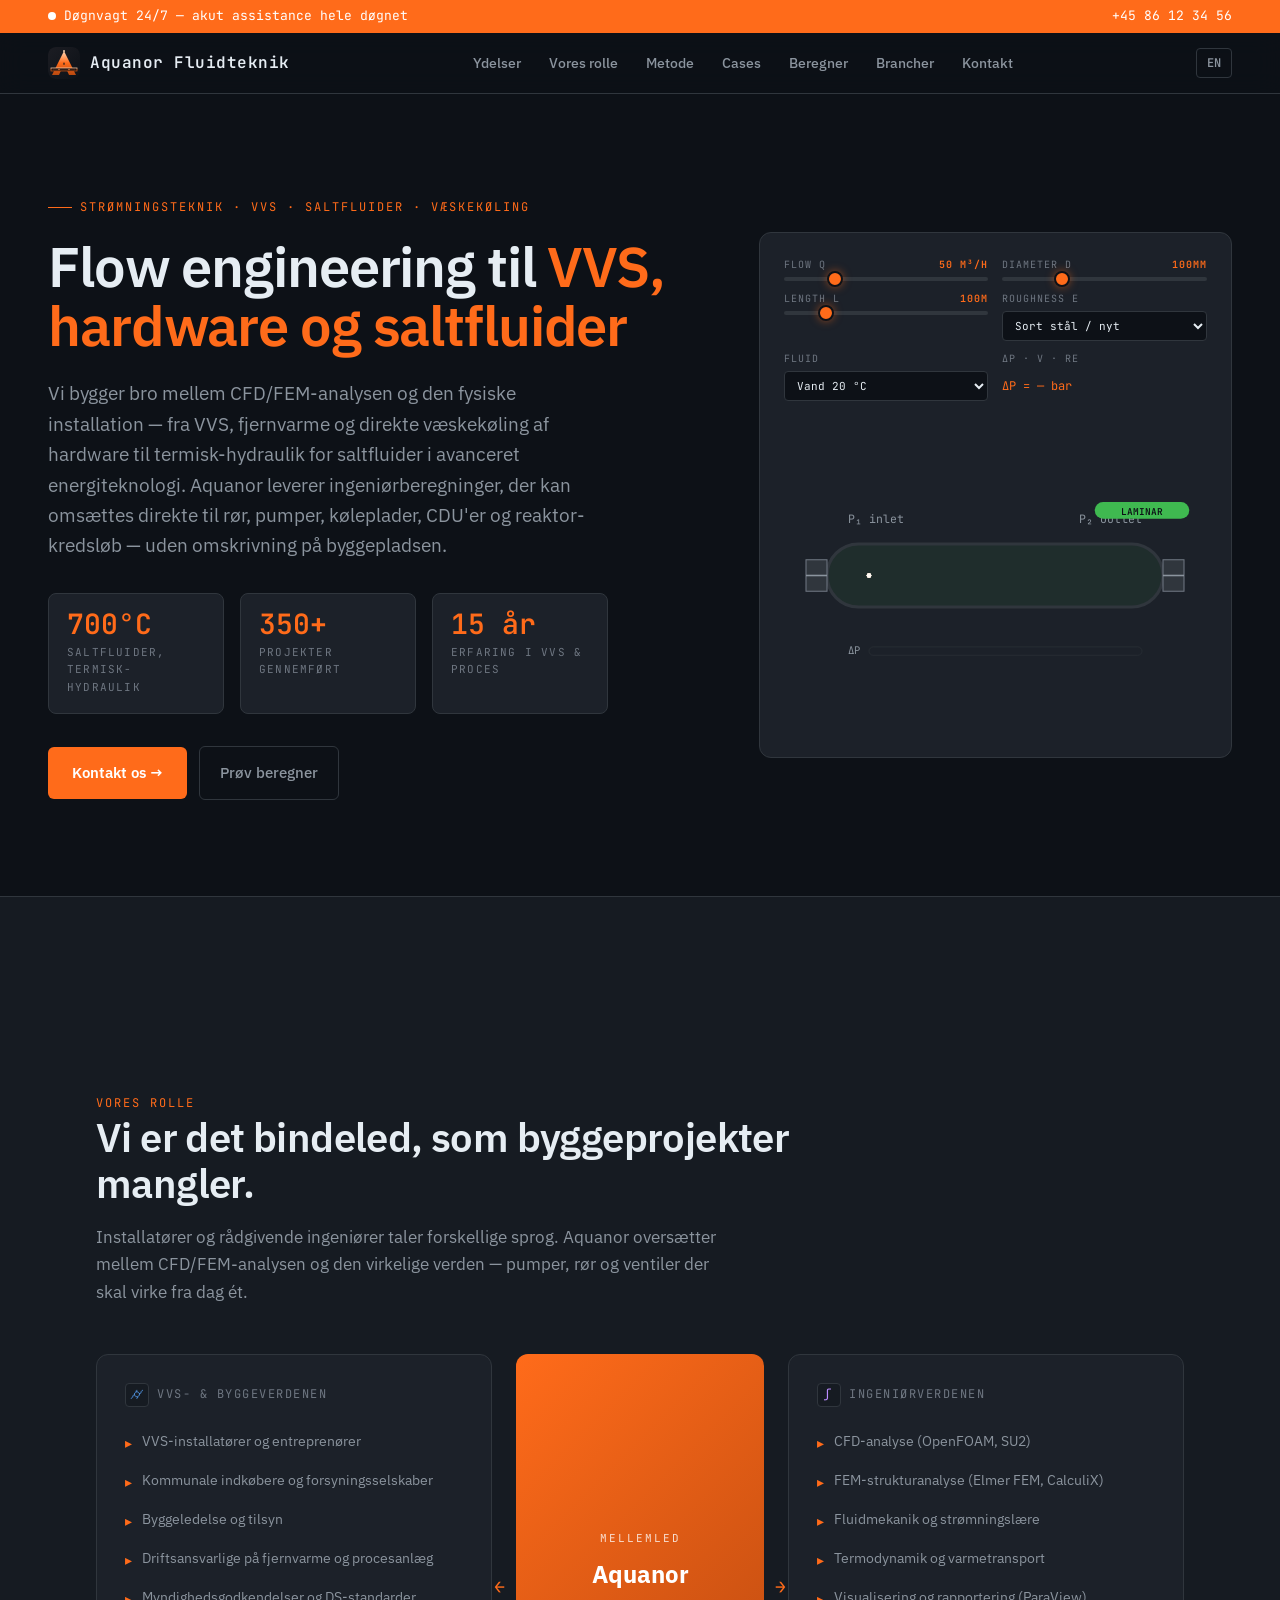
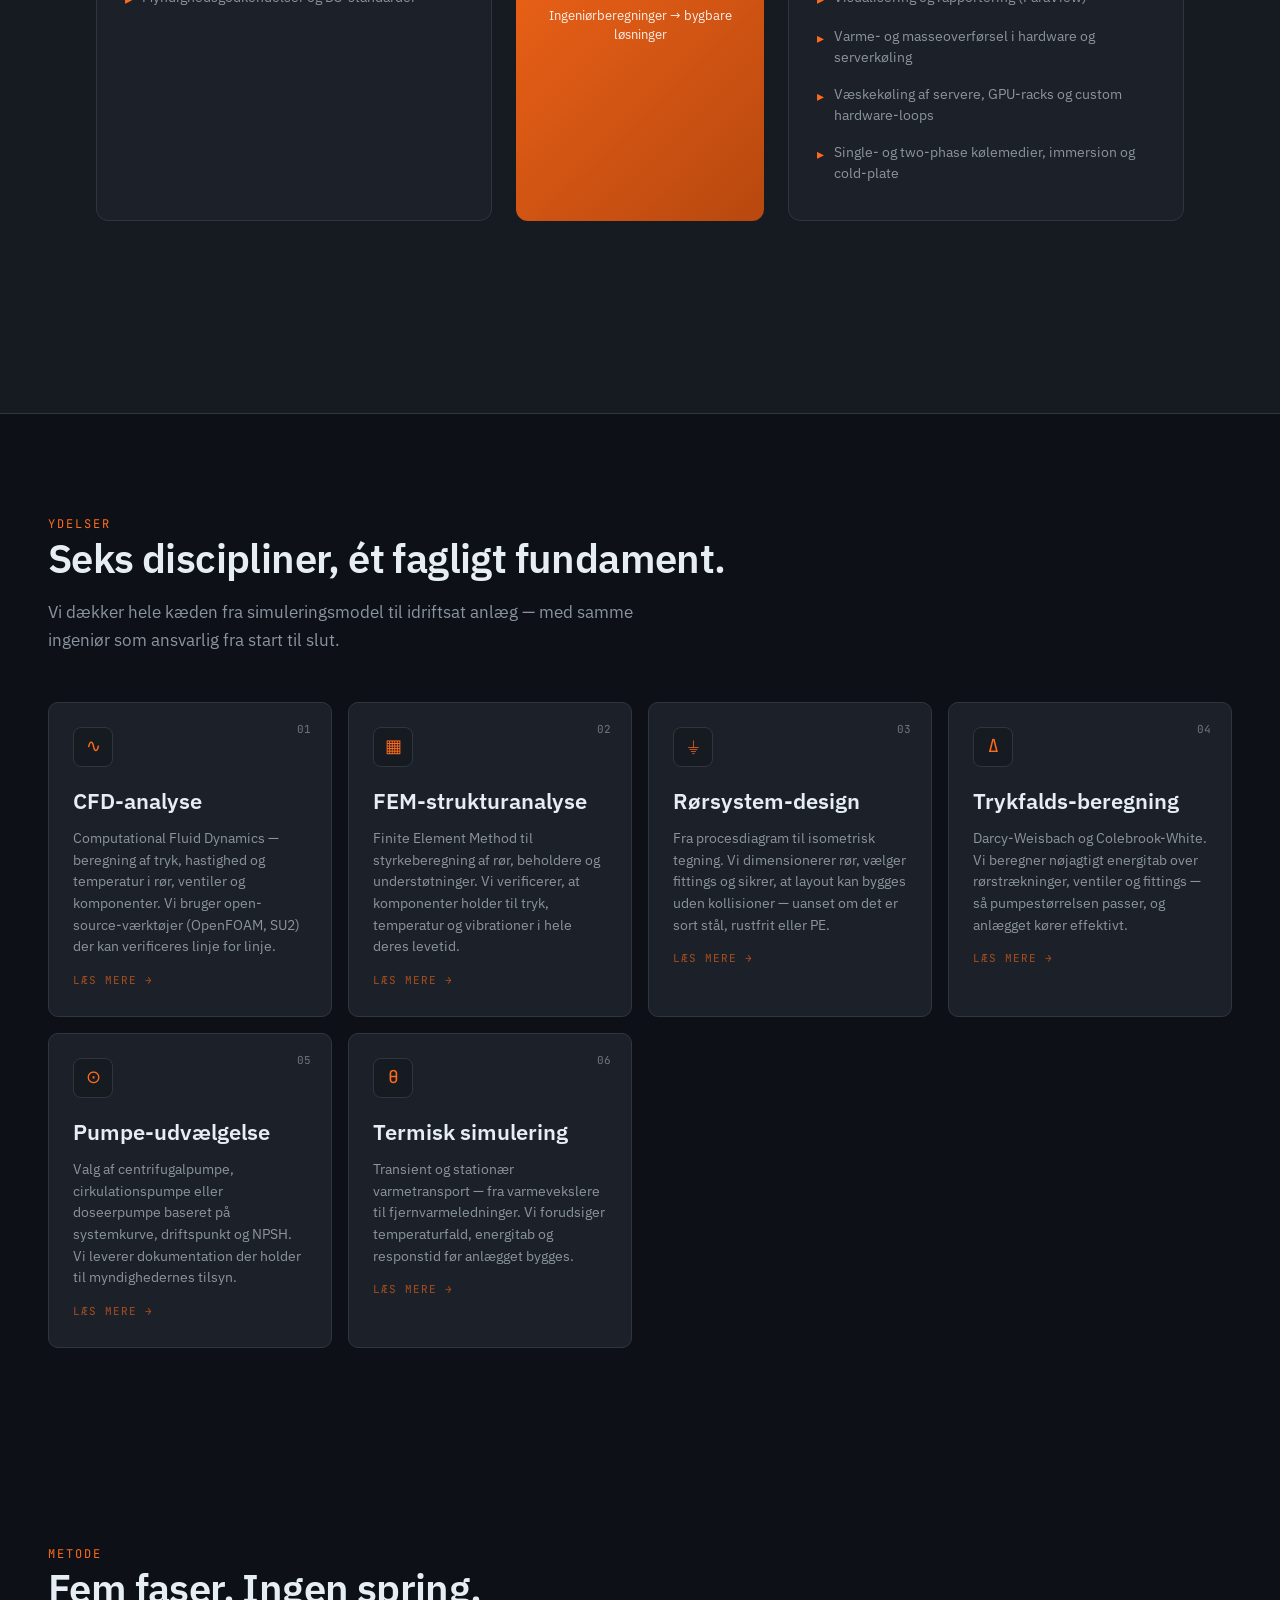
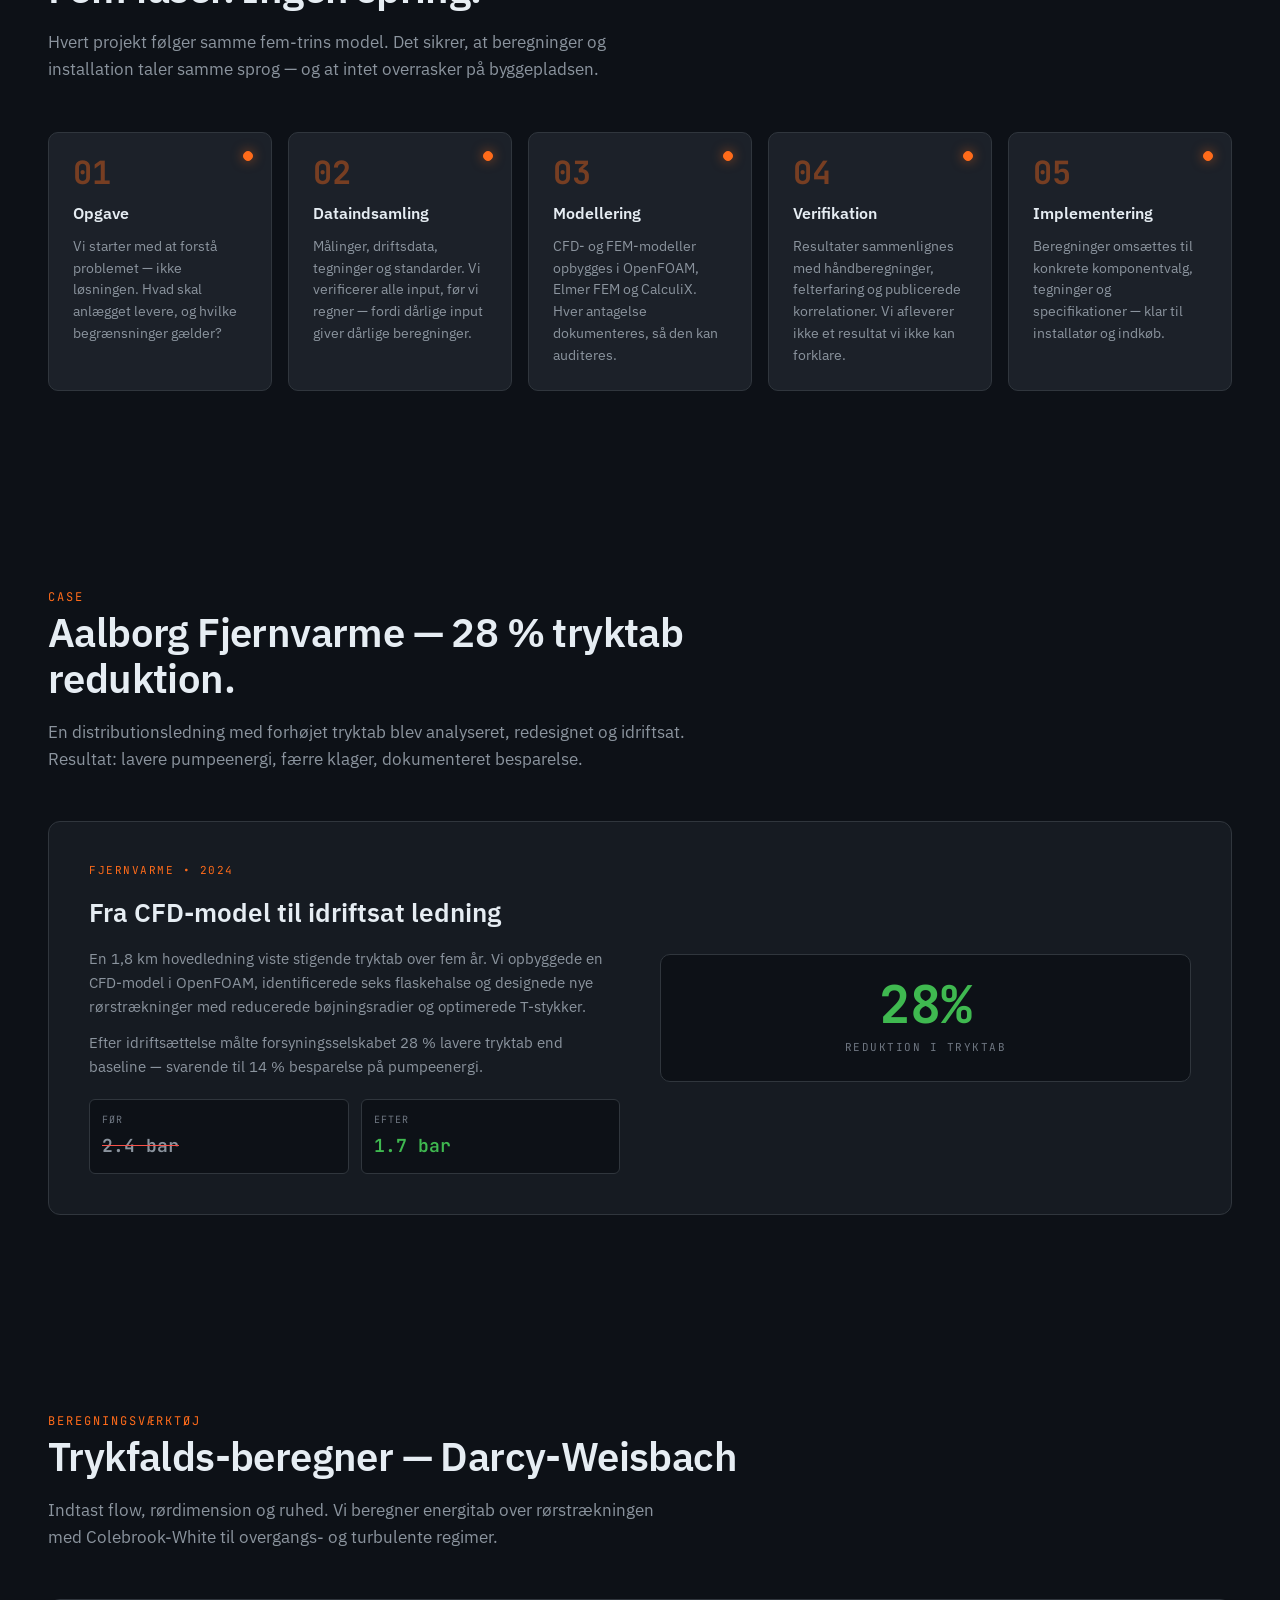
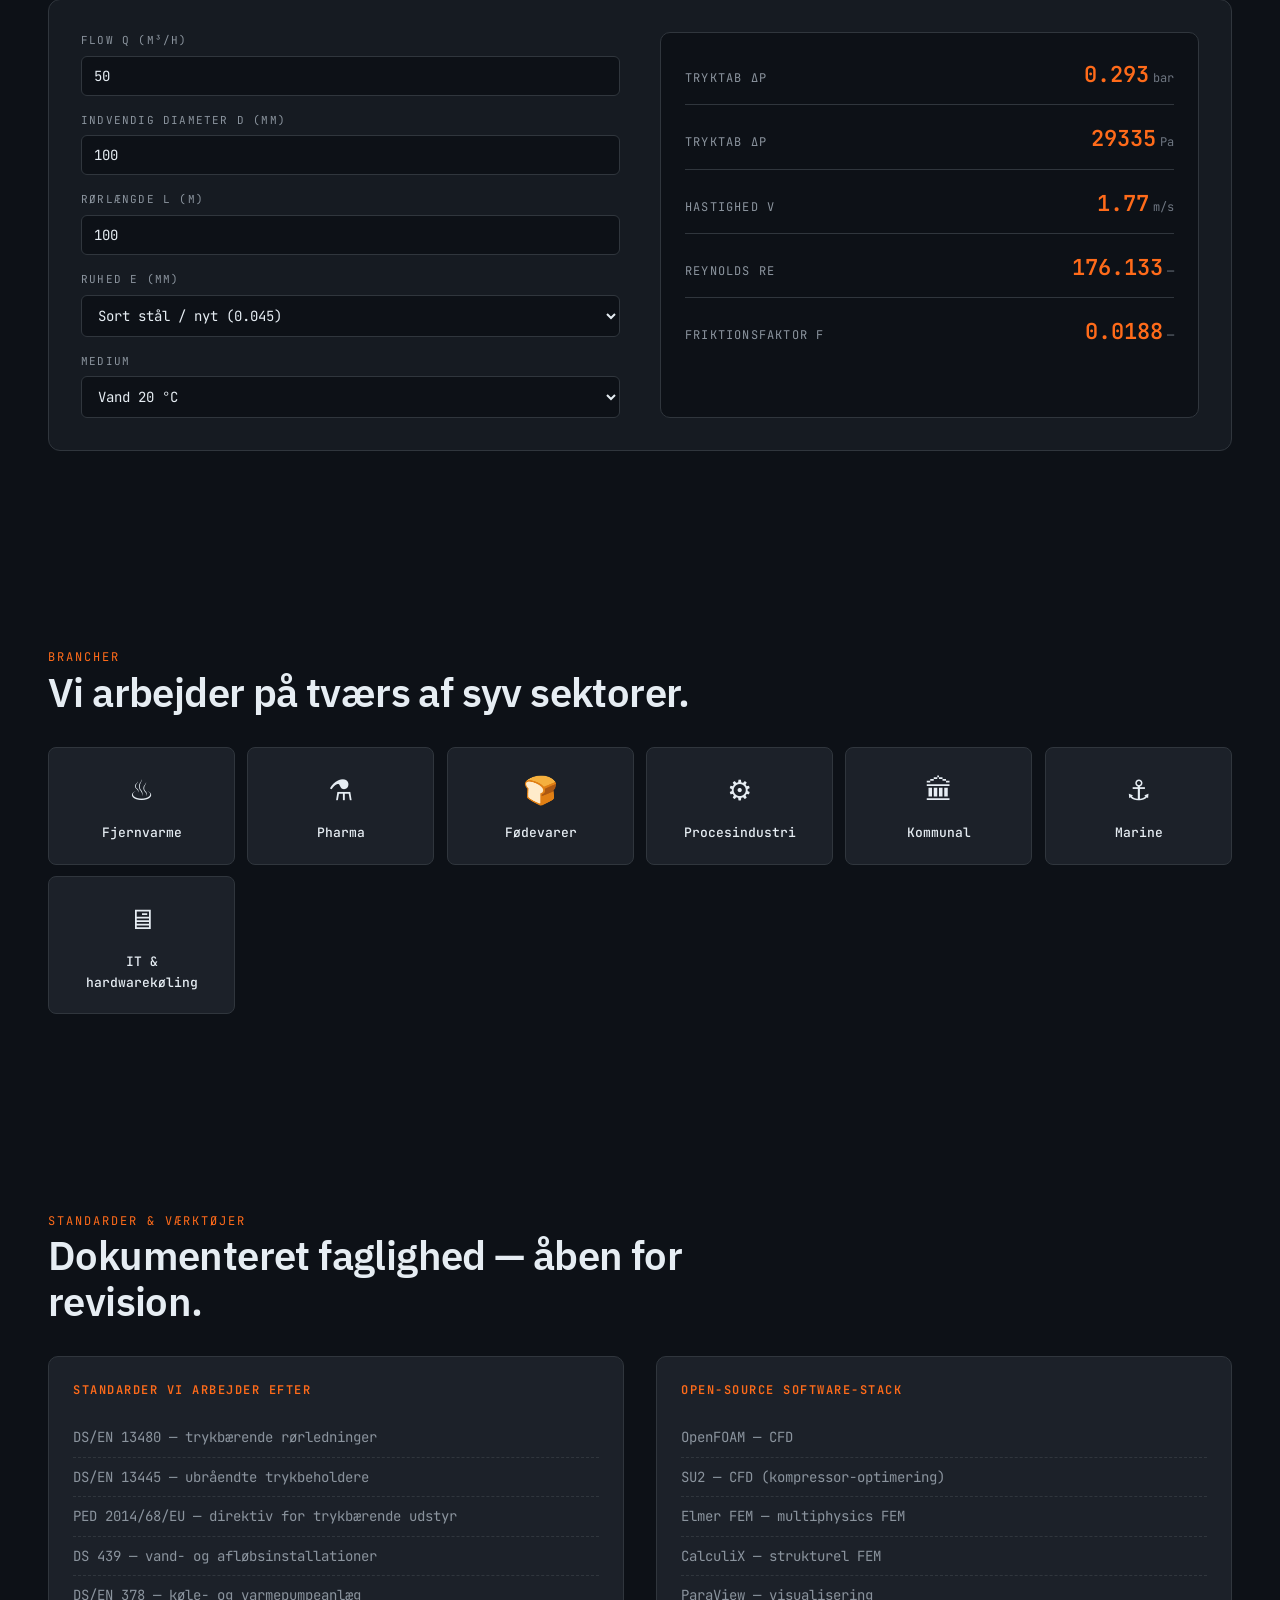
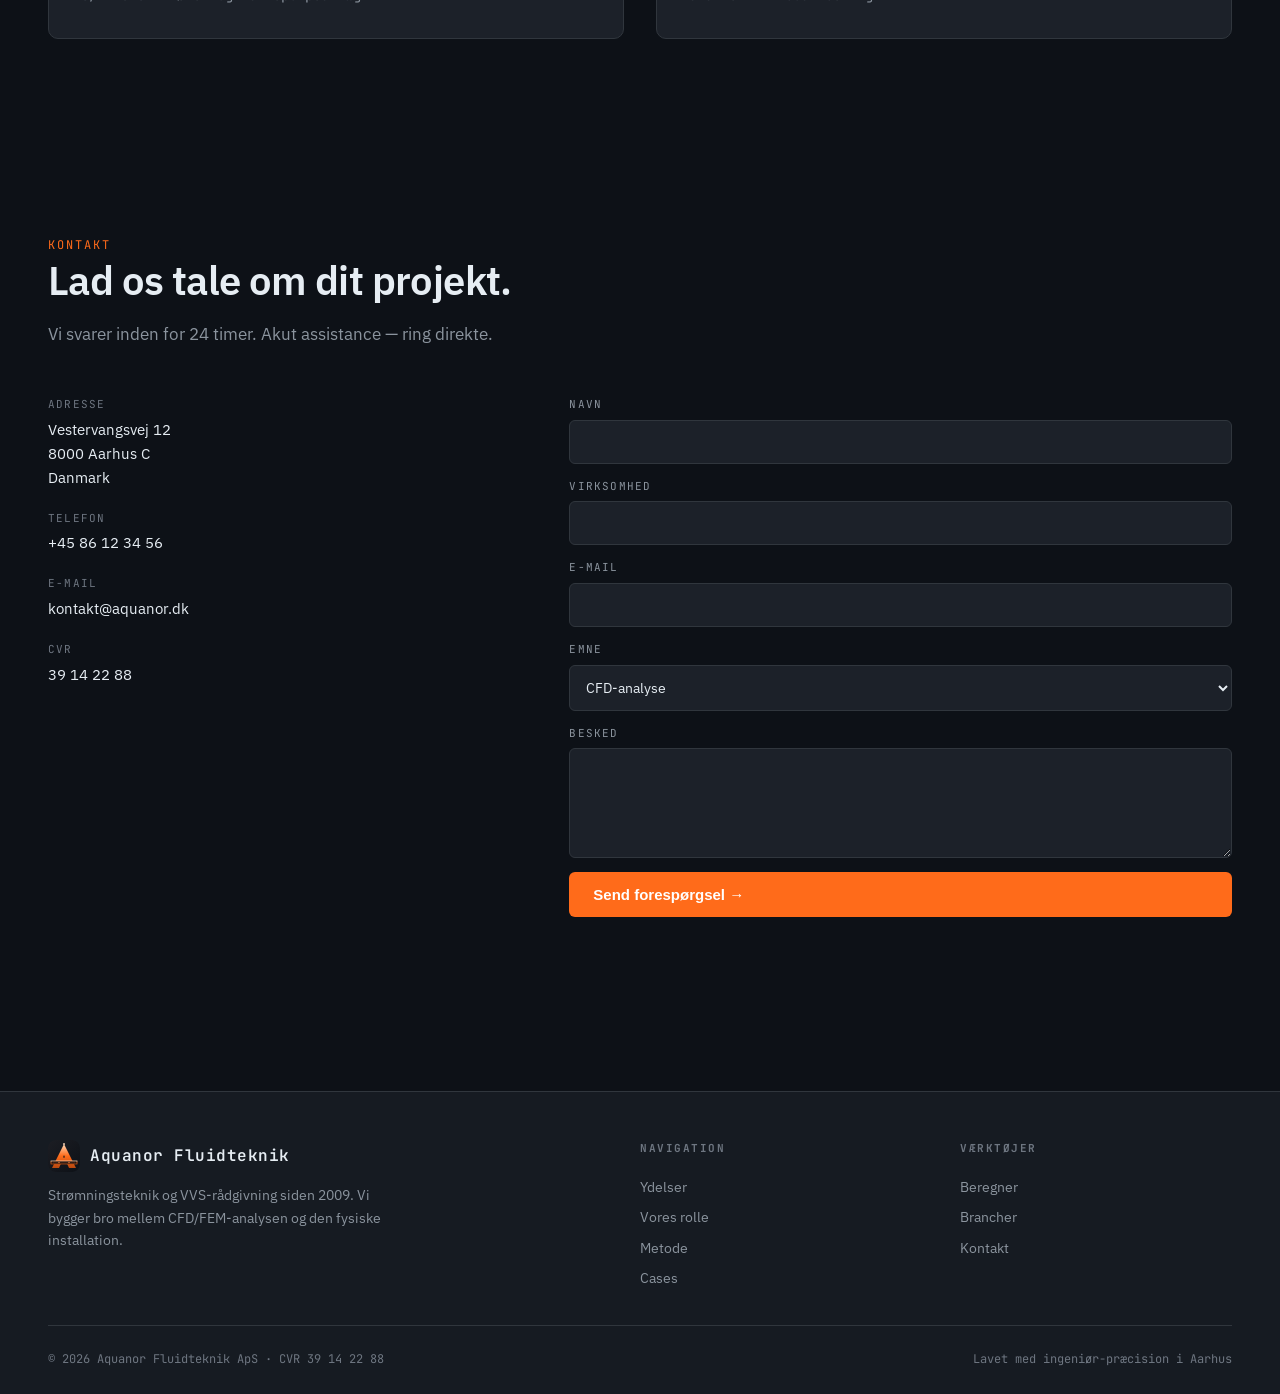
==== commit da75fec8: "Six clickable service detail pages + bilingual EN/DA Each capability card on the homepage now links " ====
--- a/index.html
+++ b/index.html
@@ -276,6 +276,13 @@
 /* === HAMBURGER PRESS === */
 .hamburger{transition:transform .15s,background .15s}
 .hamburger:active{transform:scale(.92)}
+
+.cap-link{display:block;color:inherit;text-decoration:none;position:relative;overflow:hidden}
+.cap-link::after{content:"";position:absolute;inset:0;border-radius:10px;background:linear-gradient(135deg,rgba(255,107,26,.06) 0%,transparent 50%);opacity:0;transition:opacity .3s;pointer-events:none}
+.cap-link:hover::after{opacity:1}
+.cap-cta{display:inline-block;font-family:var(--mono);font-size:11px;color:var(--accent);margin-top:14px;letter-spacing:1px;text-transform:uppercase;opacity:.6;transition:opacity .2s,transform .2s}
+.cap-link:hover .cap-cta{opacity:1;transform:translateX(4px)}
+
 </style>
 </head>
 <body>
@@ -471,12 +478,12 @@
   <h2 data-i18n="cap.title">Seks discipliner, ét fagligt fundament.</h2>
   <p class="section-lead" data-i18n="cap.lead">Vi dækker hele kæden fra simuleringsmodel til idriftsat anlæg — med samme ingeniør som ansvarlig fra start til slut.</p>
   <div class="cap-grid">
-    <div class="cap reveal" data-delay="1"><div class="cap-num">01</div><div class="cap-icon">∿</div><h3 data-i18n="cap1.title">CFD-analyse</h3><p class="cap-desc" data-i18n="cap1.desc">Computational Fluid Dynamics — beregning af tryk, hastighed og temperatur i rør, ventiler og komponenter. Vi bruger open-source-værktøjer (OpenFOAM, SU2) der kan verificeres linje for linje.</p></div>
-    <div class="cap reveal" data-delay="2"><div class="cap-num">02</div><div class="cap-icon">▦</div><h3 data-i18n="cap2.title">FEM-strukturanalyse</h3><p class="cap-desc" data-i18n="cap2.desc">Finite Element Method til styrkeberegning af rør, beholdere og understøtninger. Vi verificerer, at komponenter holder til tryk, temperatur og vibrationer i hele deres levetid.</p></div>
-    <div class="cap reveal" data-delay="3"><div class="cap-num">03</div><div class="cap-icon">⏚</div><h3 data-i18n="cap3.title">Rørsystem-design</h3><p class="cap-desc" data-i18n="cap3.desc">Fra procesdiagram til isometrisk tegning. Vi dimensionerer rør, vælger fittings og sikrer, at layout kan bygges uden kollisioner — uanset om det er sort stål, rustfrit eller PE.</p></div>
-    <div class="cap reveal" data-delay="4"><div class="cap-num">04</div><div class="cap-icon">Δ</div><h3 data-i18n="cap4.title">Trykfalds-beregning</h3><p class="cap-desc" data-i18n="cap4.desc">Darcy-Weisbach og Colebrook-White. Vi beregner nøjagtigt energitab over rørstrækninger, ventiler og fittings — så pumpestørrelsen passer, og anlægget kører effektivt.</p></div>
-    <div class="cap reveal" data-delay="5"><div class="cap-num">05</div><div class="cap-icon">⊙</div><h3 data-i18n="cap5.title">Pumpe-udvælgelse</h3><p class="cap-desc" data-i18n="cap5.desc">Valg af centrifugalpumpe, cirkulationspumpe eller doseerpumpe baseret på systemkurve, driftspunkt og NPSH. Vi leverer dokumentation der holder til myndighedernes tilsyn.</p></div>
-    <div class="cap reveal" data-delay="6"><div class="cap-num">06</div><div class="cap-icon">θ</div><h3 data-i18n="cap6.title">Termisk simulering</h3><p class="cap-desc" data-i18n="cap6.desc">Transient og stationær varmetransport — fra varmevekslere til fjernvarmeledninger. Vi forudsiger temperaturfald, energitab og responstid før anlægget bygges.</p></div>
+    <a href="services/cfd.html" class="cap reveal cap-link" data-delay="1"><div class="cap-num">01</div><div class="cap-icon">∿</div><h3>CFD-analyse</h3><p class="cap-desc">Computational Fluid Dynamics — beregning af tryk, hastighed og temperatur i rør, ventiler og komponenter. Vi bruger open-source-værktøjer (OpenFOAM, SU2) der kan verificeres linje for linje.</p><span class="cap-cta" data-i18n="cap.readmore">Læs mere →</span></a>
+    <a href="services/fem.html" class="cap reveal cap-link" data-delay="2"><div class="cap-num">02</div><div class="cap-icon">▦</div><h3>FEM-strukturanalyse</h3><p class="cap-desc">Finite Element Method til styrkeberegning af rør, beholdere og understøtninger. Vi verificerer, at komponenter holder til tryk, temperatur og vibrationer i hele deres levetid.</p><span class="cap-cta" data-i18n="cap.readmore">Læs mere →</span></a>
+    <a href="services/pipe-design.html" class="cap reveal cap-link" data-delay="3"><div class="cap-num">03</div><div class="cap-icon">⏚</div><h3>Rørsystem-design</h3><p class="cap-desc">Fra procesdiagram til isometrisk tegning. Vi dimensionerer rør, vælger fittings og sikrer, at layout kan bygges uden kollisioner — uanset om det er sort stål, rustfrit eller PE.</p><span class="cap-cta" data-i18n="cap.readmore">Læs mere →</span></a>
+    <a href="services/pressure-drop.html" class="cap reveal cap-link" data-delay="4"><div class="cap-num">04</div><div class="cap-icon">Δ</div><h3>Trykfalds-beregning</h3><p class="cap-desc">Darcy-Weisbach og Colebrook-White. Vi beregner nøjagtigt energitab over rørstrækninger, ventiler og fittings — så pumpestørrelsen passer, og anlægget kører effektivt.</p><span class="cap-cta" data-i18n="cap.readmore">Læs mere →</span></a>
+    <a href="services/pump-selection.html" class="cap reveal cap-link" data-delay="5"><div class="cap-num">05</div><div class="cap-icon">⊙</div><h3>Pumpe-udvælgelse</h3><p class="cap-desc">Valg af centrifugalpumpe, cirkulationspumpe eller doseerpumpe baseret på systemkurve, driftspunkt og NPSH. Vi leverer dokumentation der holder til myndighedernes tilsyn.</p><span class="cap-cta" data-i18n="cap.readmore">Læs mere →</span></a>
+    <a href="services/thermal.html" class="cap reveal cap-link" data-delay="6"><div class="cap-num">06</div><div class="cap-icon">θ</div><h3>Termisk simulering</h3><p class="cap-desc">Transient og stationær varmetransport — fra varmevekslere til fjernvarmeledninger. Vi forudsiger temperaturfald, energitab og responstid før anlægget bygges.</p><span class="cap-cta" data-i18n="cap.readmore">Læs mere →</span></a>
   </div>
 </section>
 
@@ -698,7 +705,7 @@
     "bridge.center_label":"Mellemled","bridge.center_tag":"Ingeniørberegninger → bygbare løsninger",
     "bridge.right_title":"Ingeniørverdenen",
     "bridge.right1":"CFD-analyse (OpenFOAM, SU2)","bridge.right2":"FEM-strukturanalyse (Elmer FEM, CalculiX)","bridge.right3":"Fluidmekanik og strømningslære","bridge.right4":"Termodynamik og varmetransport","bridge.right5":"Visualisering og rapportering (ParaView)","bridge.right6":"Varme- og masseoverførsel i hardware og serverkøling",
-    "cap.eyebrow":"Ydelser","cap.title":"Seks discipliner, ét fagligt fundament.","cap.lead":"Vi dækker hele kæden fra simuleringsmodel til idriftsat anlæg — med samme ingeniør som ansvarlig fra start til slut.",
+    "cap.eyebrow":"Ydelser","cap.title":"Seks discipliner, ét fagligt fundament.","cap.lead":"Vi dækker hele kæden fra simuleringsmodel til idriftsat anlæg — med samme ingeniør som ansvarlig fra start til slut.","cap.readmore":"Læs mere →",
     "cap1.title":"CFD-analyse","cap1.desc":"Computational Fluid Dynamics — beregning af tryk, hastighed og temperatur i rør, ventiler og komponenter. Vi bruger open-source-værktøjer (OpenFOAM, SU2) der kan verificeres linje for linje.",
     "cap2.title":"FEM-strukturanalyse","cap2.desc":"Finite Element Method til styrkeberegning af rør, beholdere og understøtninger. Vi verificerer, at komponenter holder til tryk, temperatur og vibrationer i hele deres levetid.",
     "cap3.title":"Rørsystem-design","cap3.desc":"Fra procesdiagram til isometrisk tegning. Vi dimensionerer rør, vælger fittings og sikrer, at layout kan bygges uden kollisioner — uanset om det er sort stål, rustfrit eller PE.",
@@ -747,7 +754,7 @@
     "bridge.center_label":"The link","bridge.center_tag":"Engineering analysis → buildable solutions",
     "bridge.right_title":"Engineering world",
     "bridge.right1":"CFD analysis (OpenFOAM, SU2)","bridge.right2":"FEM structural analysis (Elmer FEM, CalculiX)","bridge.right3":"Fluid mechanics and flow theory","bridge.right4":"Thermodynamics and heat transfer","bridge.right5":"Visualisation and reporting (ParaView)","bridge.right6":"Thermal-hydraulics for salt fluids in advanced energy","bridge.right7":"Liquid cooling of servers, GPU racks, and custom hardware loops","bridge.right8":"Single- and two-phase coolants, immersion and cold-plate",
-    "cap.eyebrow":"Services","cap.title":"Six disciplines, one technical foundation.","cap.lead":"We cover the full chain from simulation model to commissioned plant — with the same engineer responsible from start to finish.",
+    "cap.eyebrow":"Services","cap.title":"Six disciplines, one technical foundation.","cap.lead":"We cover the full chain from simulation model to commissioned plant — with the same engineer responsible from start to finish.","cap.readmore":"Read more →",
     "cap1.title":"CFD analysis","cap1.desc":"Computational Fluid Dynamics — pressure, velocity, and temperature prediction in pipes, valves, and components. We use open-source tools (OpenFOAM, SU2) that can be audited line by line.",
     "cap2.title":"FEM structural analysis","cap2.desc":"Finite Element Method for strength verification of pipes, vessels, and supports. We confirm that components withstand pressure, temperature, and vibration across their full service life.",
     "cap3.title":"Pipe system design","cap3.desc":"From P&ID to isometrics. We size pipes, select fittings, and ensure the layout can be built without clashes — whether carbon steel, stainless, or PE.",
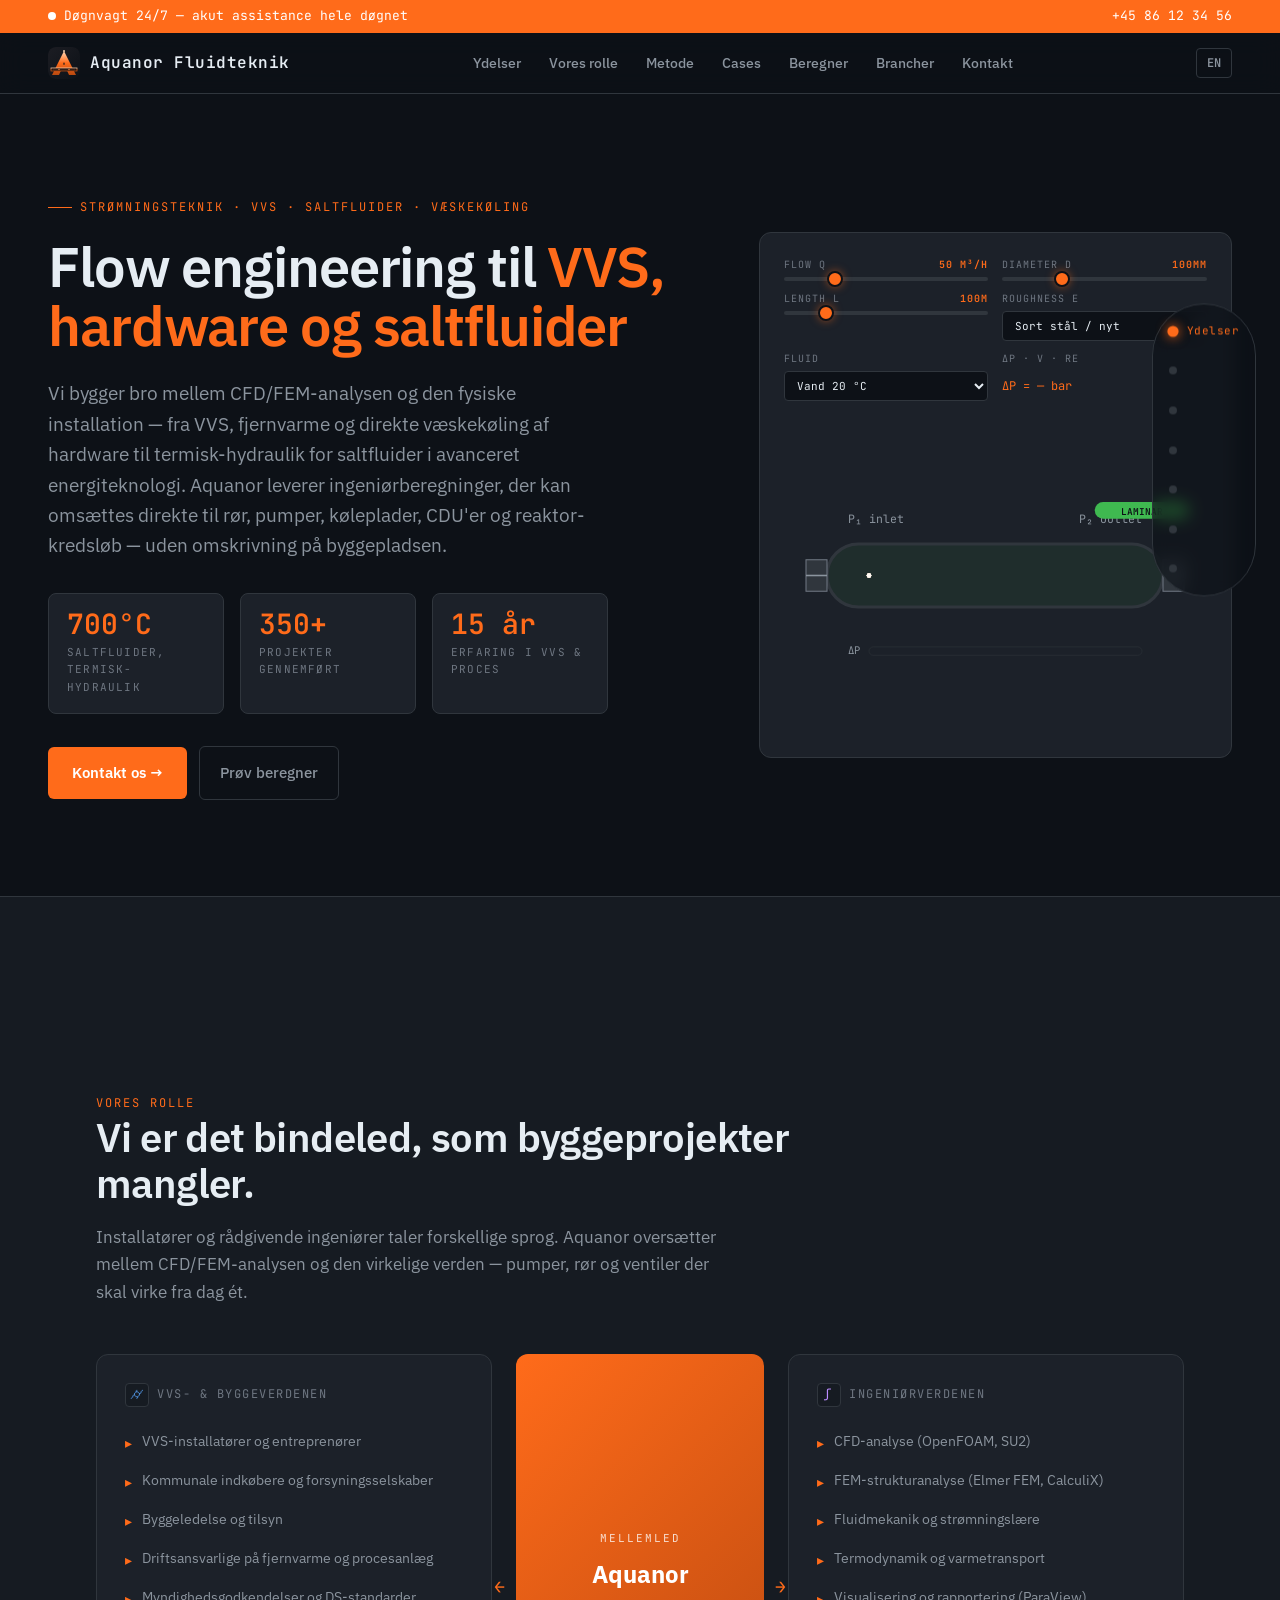
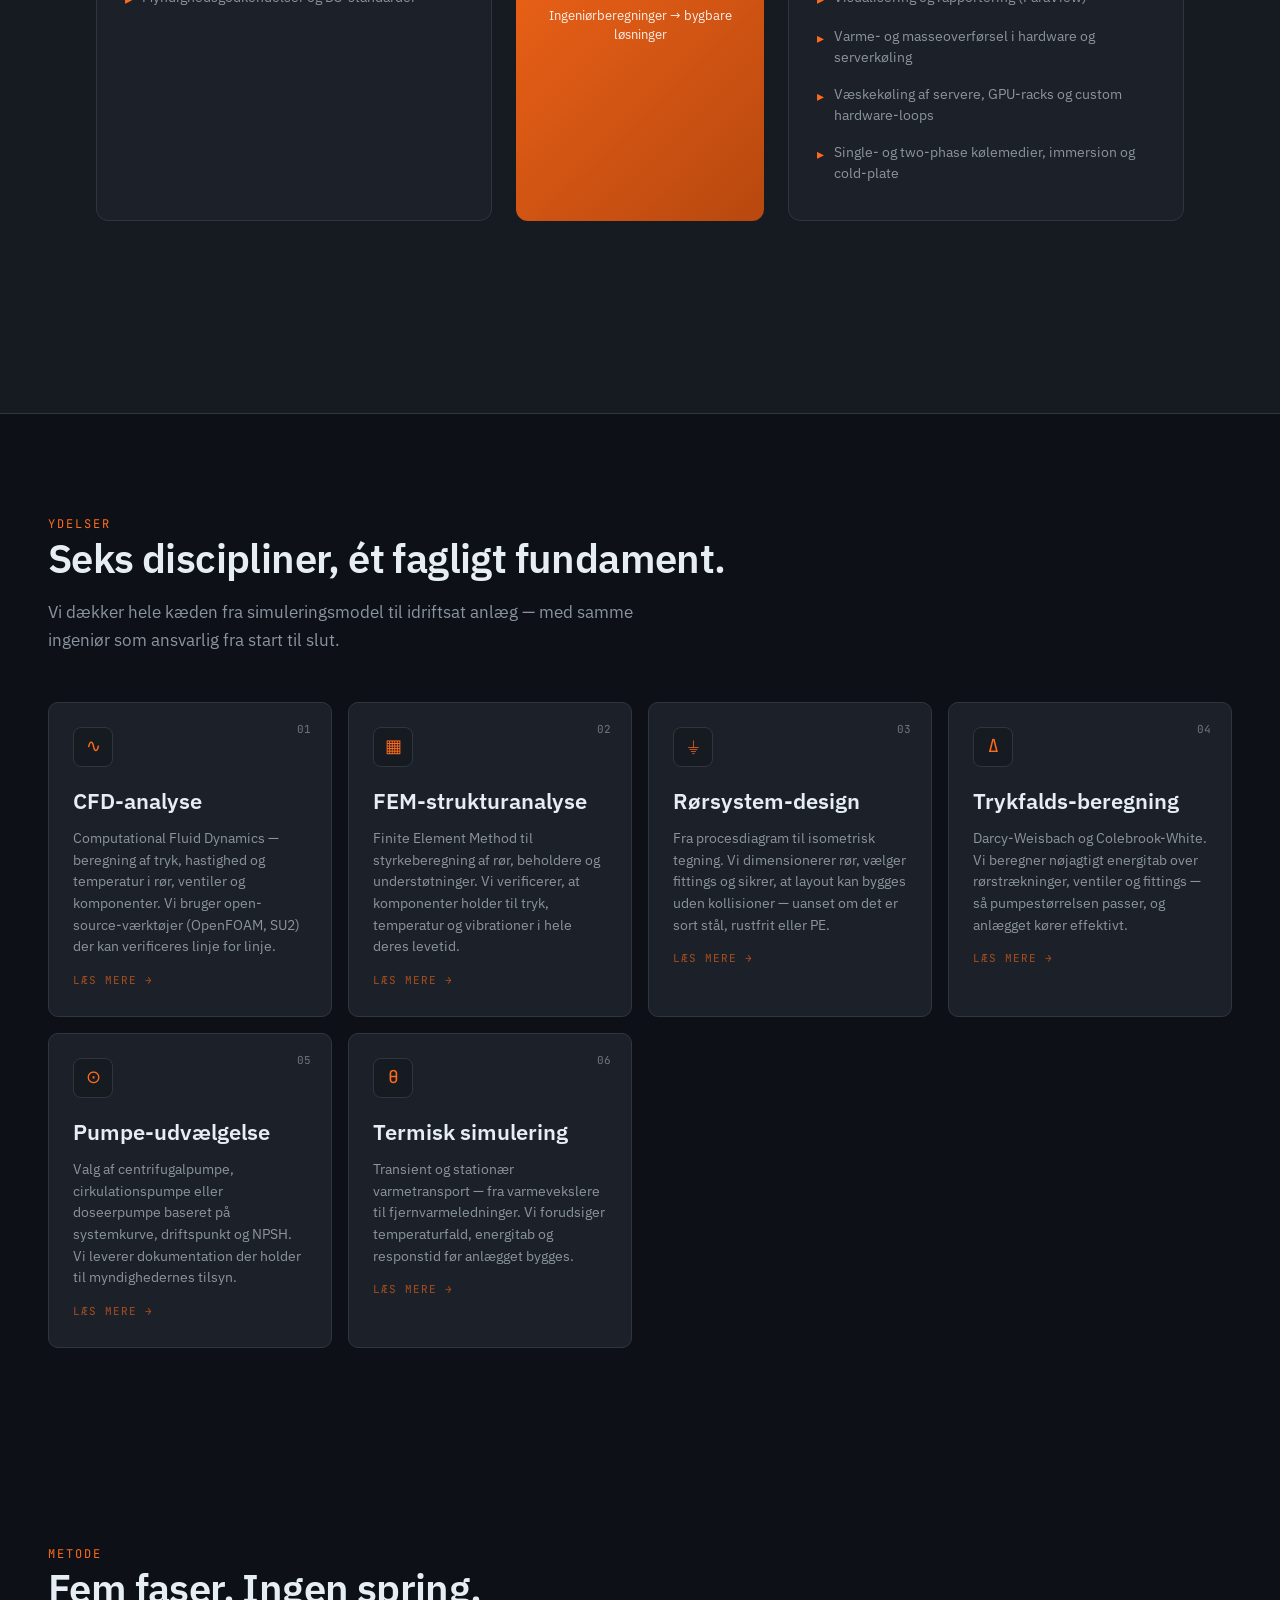
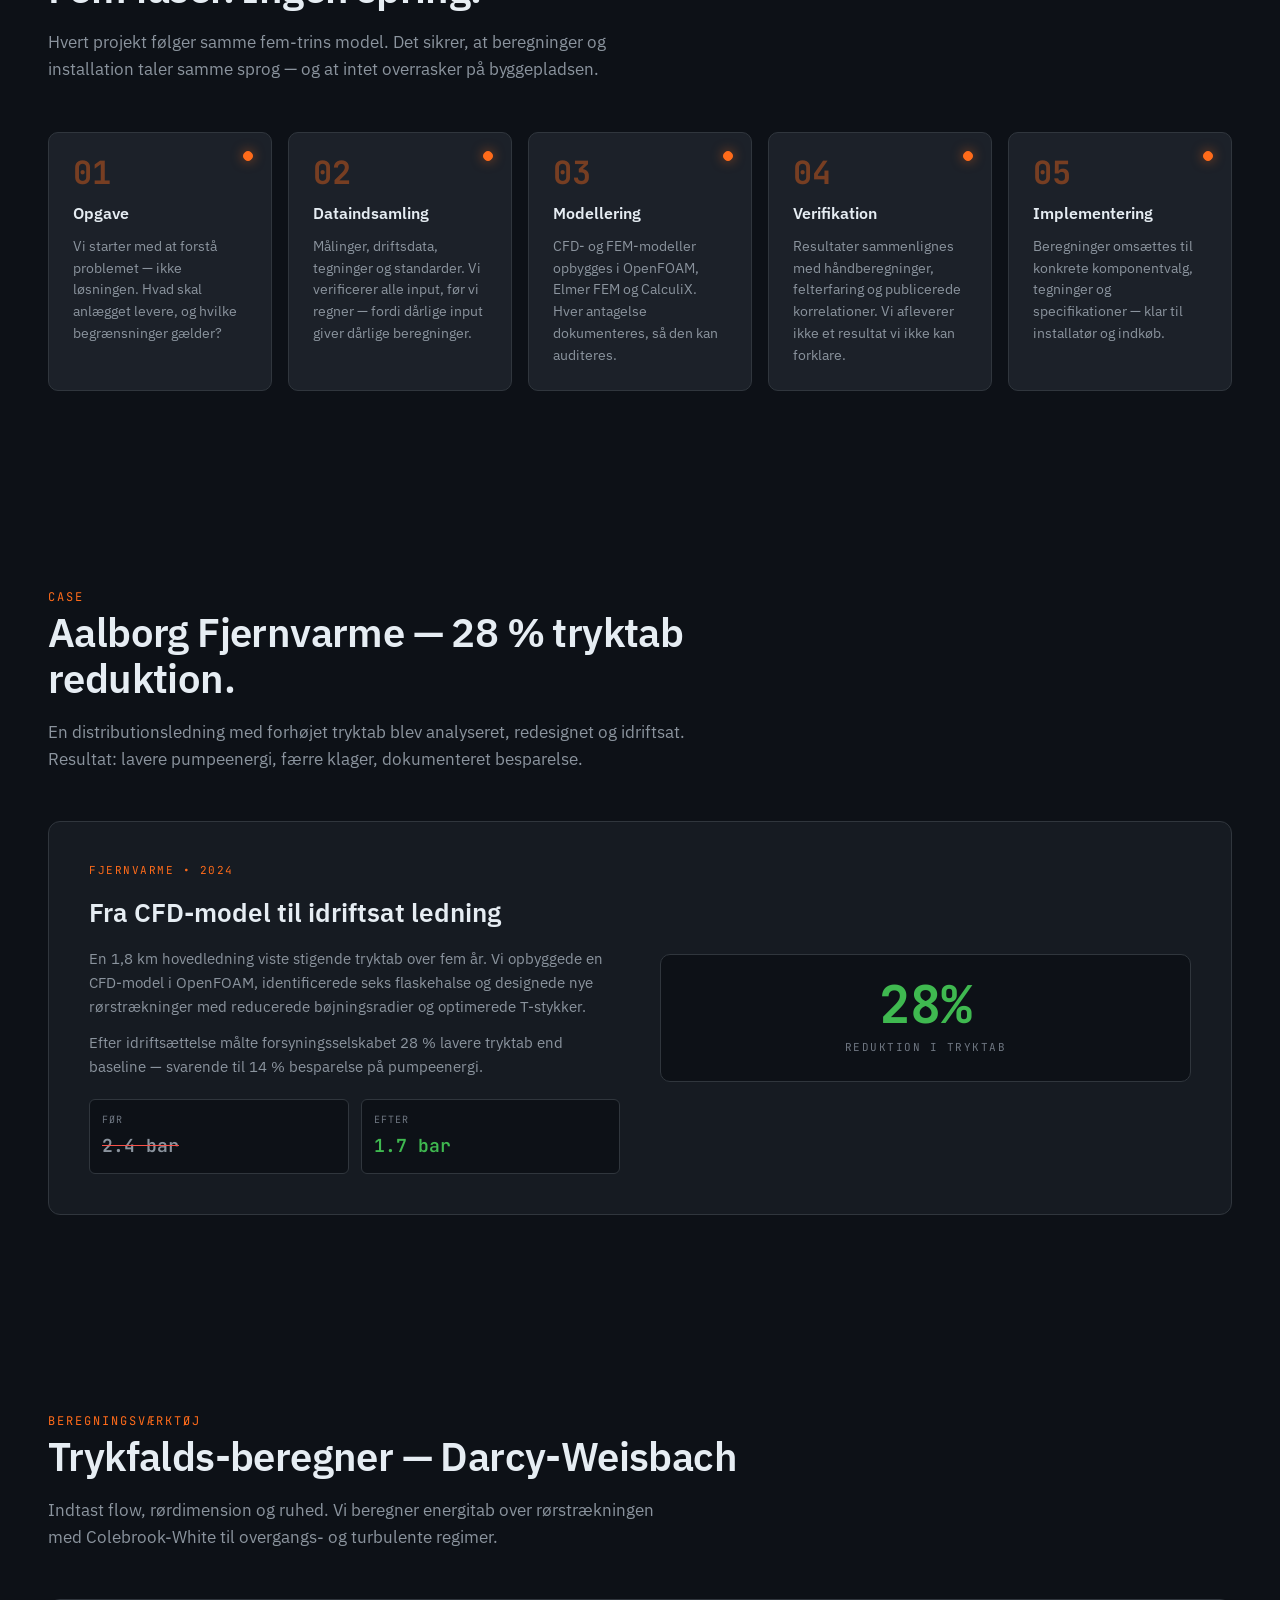
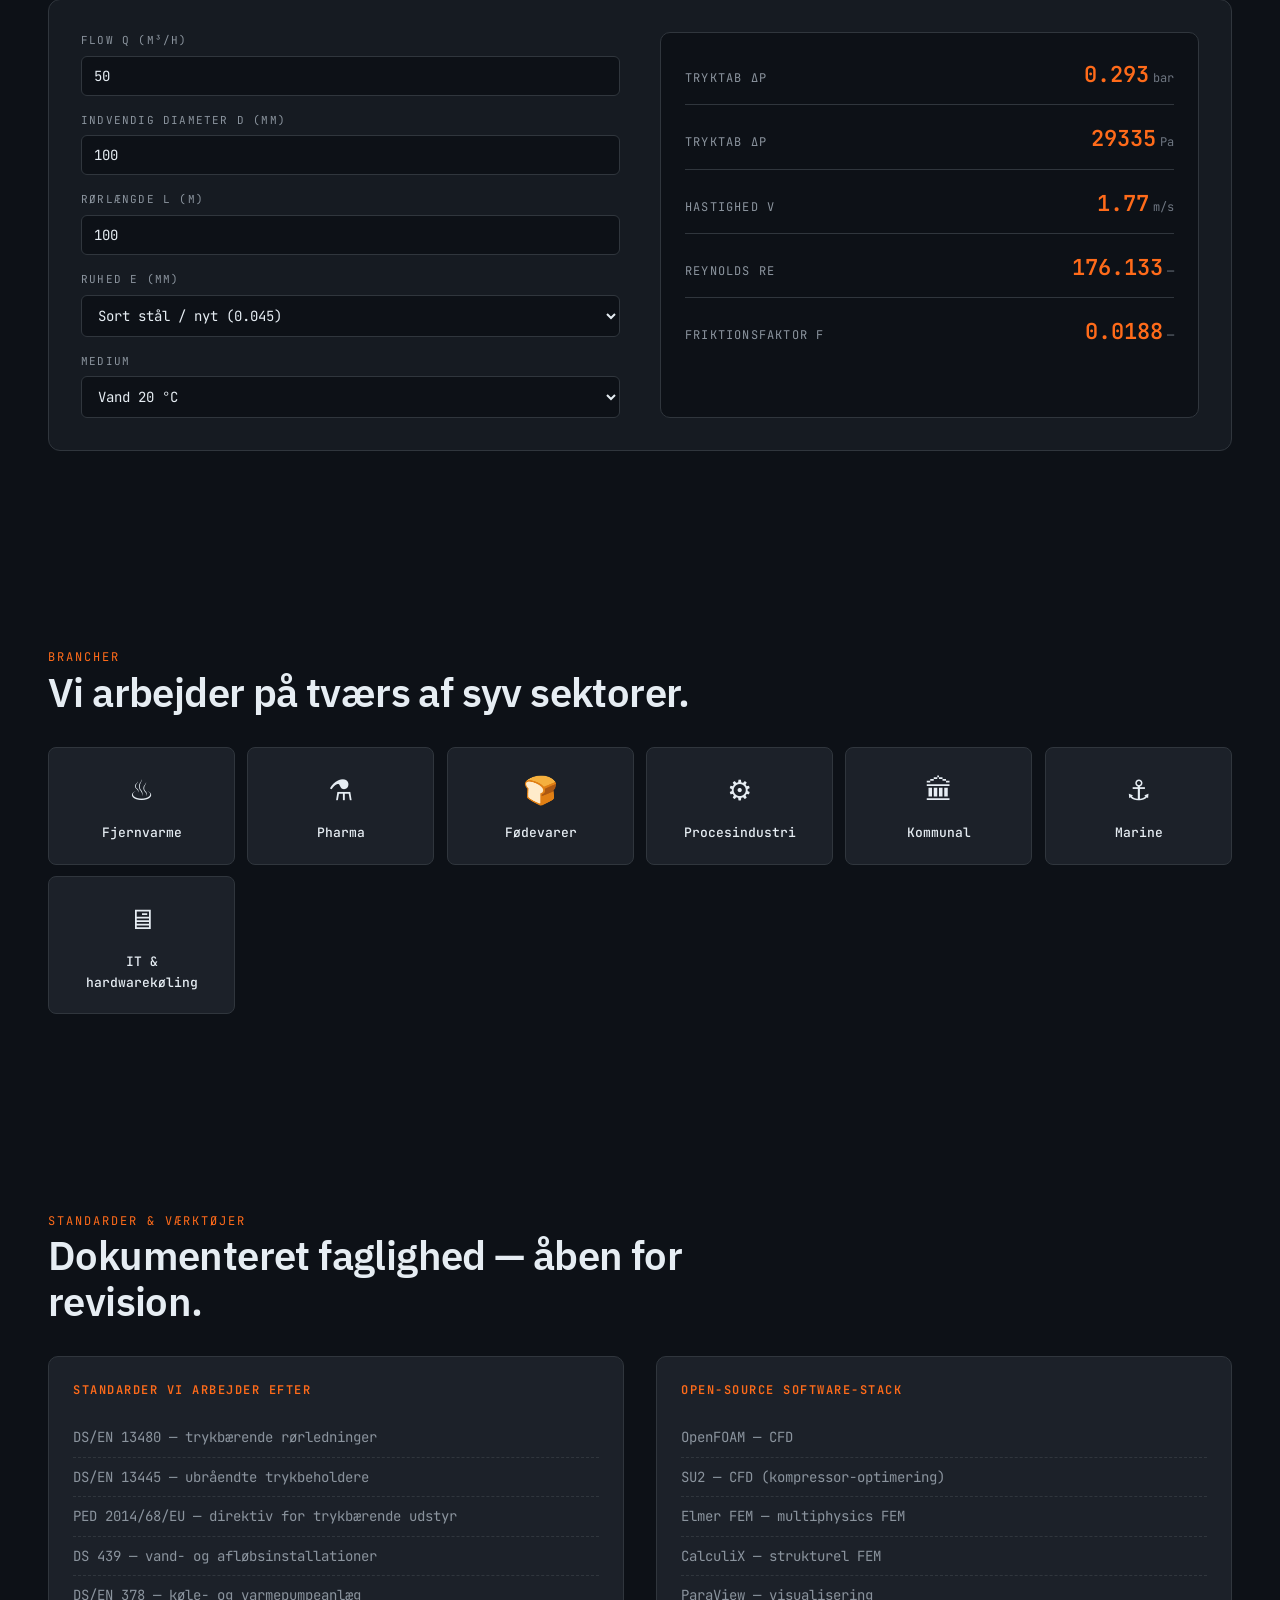
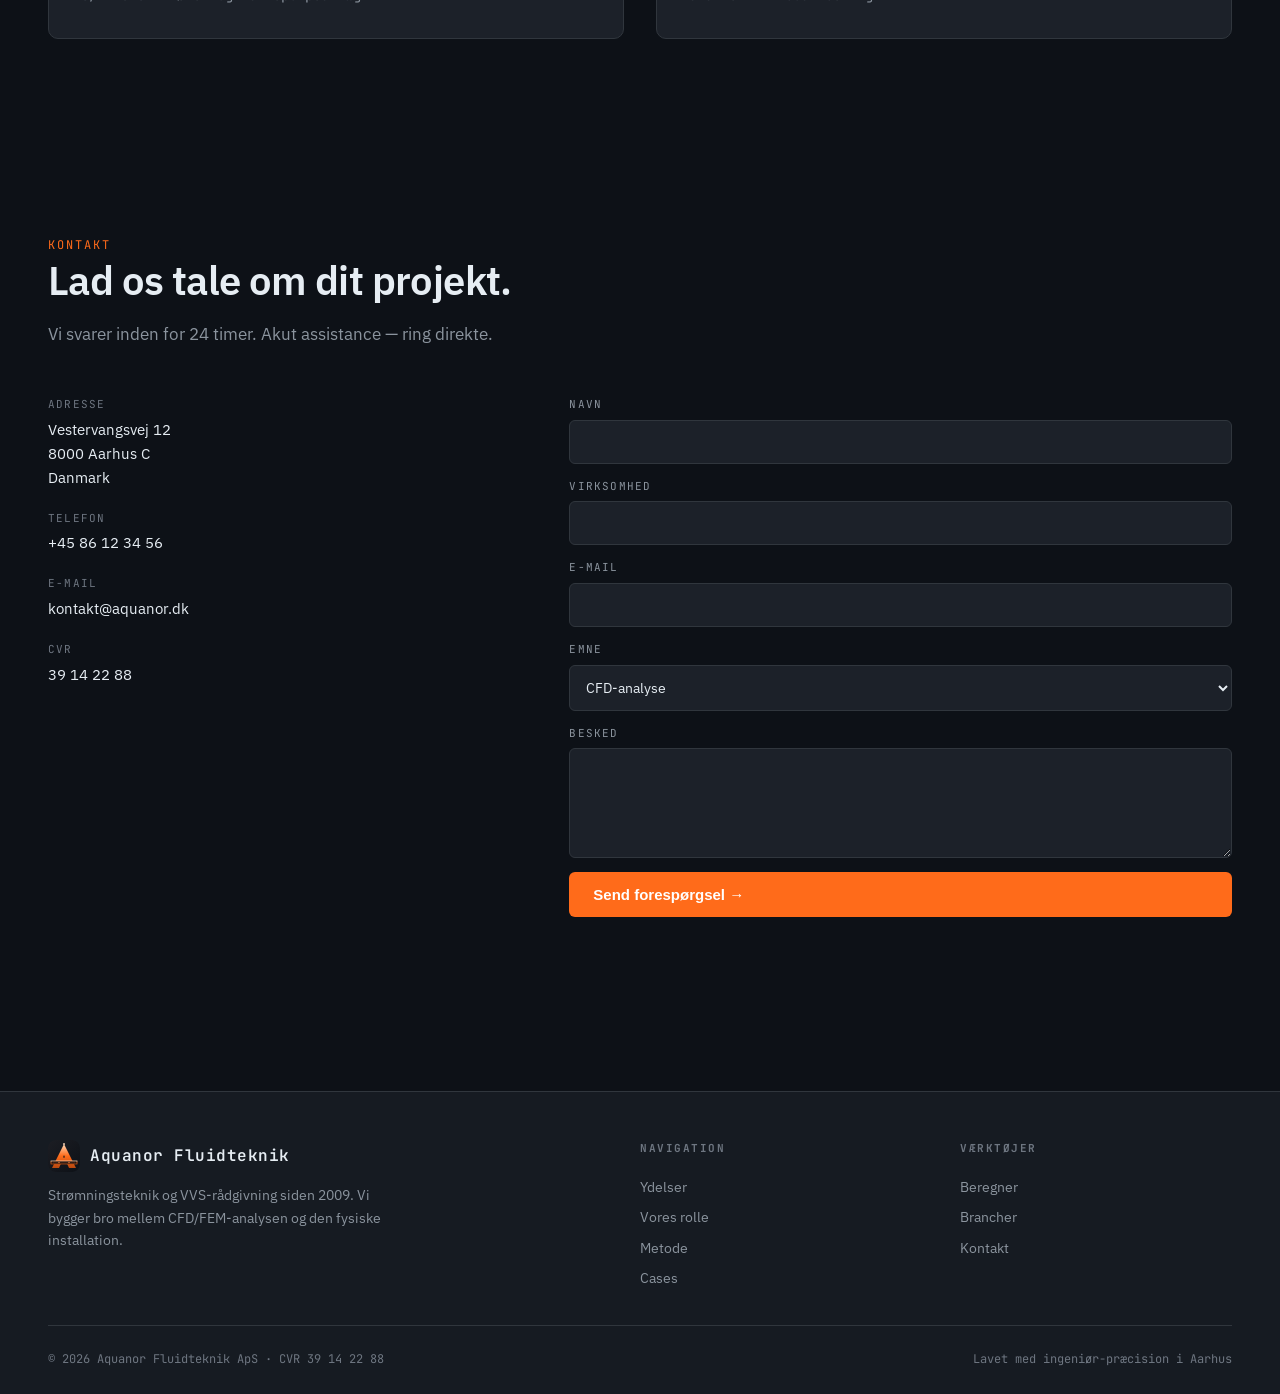
==== commit 0ec152d0: "Fix: scroll-reveal safety net + scroll-margin-top + side dot nav - Added scroll-margin-top:80px on a" ====
--- a/index.html
+++ b/index.html
@@ -18,6 +18,8 @@
 }
 *{margin:0;padding:0;box-sizing:border-box}
 html{scroll-behavior:smooth}
+/* Offset anchor jumps so the sticky nav (~64px) doesn't cover section headings */
+section[id]{scroll-margin-top:80px}
 body{font-family:var(--sans);background:var(--bg);color:var(--text);line-height:1.6;font-size:16px;-webkit-font-smoothing:antialiased}
 a{color:inherit;text-decoration:none}
 img,svg{max-width:100%;display:block}
@@ -195,8 +197,21 @@
 .footer-bottom{max-width:1280px;margin:32px auto 0;padding-top:24px;border-top:1px solid var(--border);display:flex;flex-wrap:wrap;gap:12px;justify-content:space-between;color:var(--text-faint);font-size:12px;font-family:var(--mono)}
 
 /* === SCROLL PROGRESS === */
-.scroll-progress{position:fixed;top:0;left:0;height:3px;background:linear-gradient(90deg,var(--accent),#ffaa66,var(--accent));width:0;z-index:60;transition:width .08s linear;box-shadow:0 0 10px rgba(255,107,26,.6)}
+/* Top bar — prominent enough to read at a glance */
+.scroll-progress{position:fixed;top:0;left:0;height:4px;background:linear-gradient(90deg,var(--accent),#ffaa66,var(--accent));width:0;z-index:60;transition:width .08s linear;box-shadow:0 0 12px rgba(255,107,26,.7)}
 @media(prefers-reduced-motion:reduce){.scroll-progress{transition:none}}
+
+/* Side dot nav — ticks as you scroll. Pure CSS + JS active class. */
+.side-nav{position:fixed;top:50%;right:24px;transform:translateY(-50%);z-index:55;display:flex;flex-direction:column;gap:14px;padding:14px 10px;background:rgba(13,17,23,.65);backdrop-filter:blur(8px);border:1px solid var(--border);border-radius:99px;opacity:0;transition:opacity .4s .3s,transform .4s .3s;pointer-events:none}
+.side-nav.ready{opacity:1;pointer-events:auto}
+.side-nav a{display:flex;align-items:center;gap:10px;text-decoration:none;color:var(--text-faint);font-family:var(--mono);font-size:11px;letter-spacing:.04em;padding:4px 6px;border-radius:6px;transition:color .25s}
+.side-nav a .dot{width:8px;height:8px;border-radius:50%;background:var(--border);transition:background .25s,transform .25s,box-shadow .25s;flex-shrink:0}
+.side-nav a .label{max-width:0;overflow:hidden;white-space:nowrap;transition:max-width .3s,opacity .2s;opacity:0}
+.side-nav a:hover,.side-nav a.active{color:var(--accent)}
+.side-nav a:hover .dot,.side-nav a.active .dot{background:var(--accent);transform:scale(1.4);box-shadow:0 0 8px var(--accent)}
+.side-nav a:hover .label,.side-nav a.active .label{max-width:160px;opacity:1}
+/* Hide on small screens */
+@media(max-width:900px){.side-nav{display:none}}
 
 /* === NAV SCROLL STATE === */
 .nav{transition:background .3s,border-bottom-color .3s,backdrop-filter .3s,box-shadow .3s}
@@ -317,6 +332,17 @@
 </nav>
 
 <div class="scroll-progress" id="scrollProgress"></div>
+
+<!-- Side dot nav — minimal section indicator, hidden on mobile -->
+<nav class="side-nav" id="sideNav" aria-label="Sidesektioner">
+  <a href="#ydelser" data-target="ydelser"><span class="dot"></span><span class="label" data-i18n="nav.services">Ydelser</span></a>
+  <a href="#rolle" data-target="rolle"><span class="dot"></span><span class="label" data-i18n="nav.role">Vores rolle</span></a>
+  <a href="#metode" data-target="metode"><span class="dot"></span><span class="label" data-i18n="nav.method">Metode</span></a>
+  <a href="#cases" data-target="cases"><span class="dot"></span><span class="label" data-i18n="nav.cases">Cases</span></a>
+  <a href="#beregner" data-target="beregner"><span class="dot"></span><span class="label" data-i18n="nav.calc">Beregner</span></a>
+  <a href="#branches" data-target="branches"><span class="dot"></span><span class="label" data-i18n="nav.industries">Brancher</span></a>
+  <a href="#kontakt" data-target="kontakt"><span class="dot"></span><span class="label" data-i18n="nav.contact">Kontakt</span></a>
+</nav>
 
 <!-- 3. HERO -->
 <section class="hero">
@@ -885,6 +911,8 @@
 _updateNavScroll();
 
 /* === SCROLL REVEAL === */
+/* If JS is broken or IO never fires, every .reveal must still become visible.
+   Safety net: a 2s fallback timer adds .revealed to anything left hidden. */
 const _revealObs = new IntersectionObserver((entries)=>{
   entries.forEach(e=>{
     if(e.isIntersecting){
@@ -894,6 +922,37 @@
   });
 },{threshold:.15,rootMargin:'0px 0px -8% 0px'});
 document.querySelectorAll('.reveal').forEach(el=>_revealObs.observe(el));
+setTimeout(()=>{
+  document.querySelectorAll('.reveal:not(.revealed)').forEach(el=>{
+    el.classList.add('revealed');
+  });
+}, 2000);
+
+/* === SIDE DOT NAV (active section indicator) === */
+const _sideNav = document.getElementById('sideNav');
+const _sideLinks = _sideNav ? Array.from(_sideNav.querySelectorAll('a')) : [];
+const _sideTargets = _sideLinks.map(a => document.getElementById(a.dataset.target)).filter(Boolean);
+function _updateSideNav(){
+  if(!_sideNav) return;
+  // Mark .ready once we've measured (so the fade-in is smooth)
+  _sideNav.classList.add('ready');
+  // Activate whichever section the top of viewport is currently inside
+  const vh = window.innerHeight;
+  const probe = window.scrollY + vh * 0.35; // "active" point is 35% down the screen
+  let activeId = null;
+  for(const sec of _sideTargets){
+    const top = sec.getBoundingClientRect().top + window.scrollY;
+    if(top <= probe) activeId = sec.id;
+  }
+  // If we're at the very top, force ydelser (or the first one) as active so the dot doesn't look dead
+  if(window.scrollY < 80){
+    activeId = _sideTargets[0]?.id || null;
+  }
+  _sideLinks.forEach(a => a.classList.toggle('active', a.dataset.target === activeId));
+}
+window.addEventListener('scroll', _updateSideNav, {passive:true});
+window.addEventListener('resize', _updateSideNav);
+_updateSideNav();
 
 /* === COUNTER ANIMATION === */
 function _animateCounter(el){
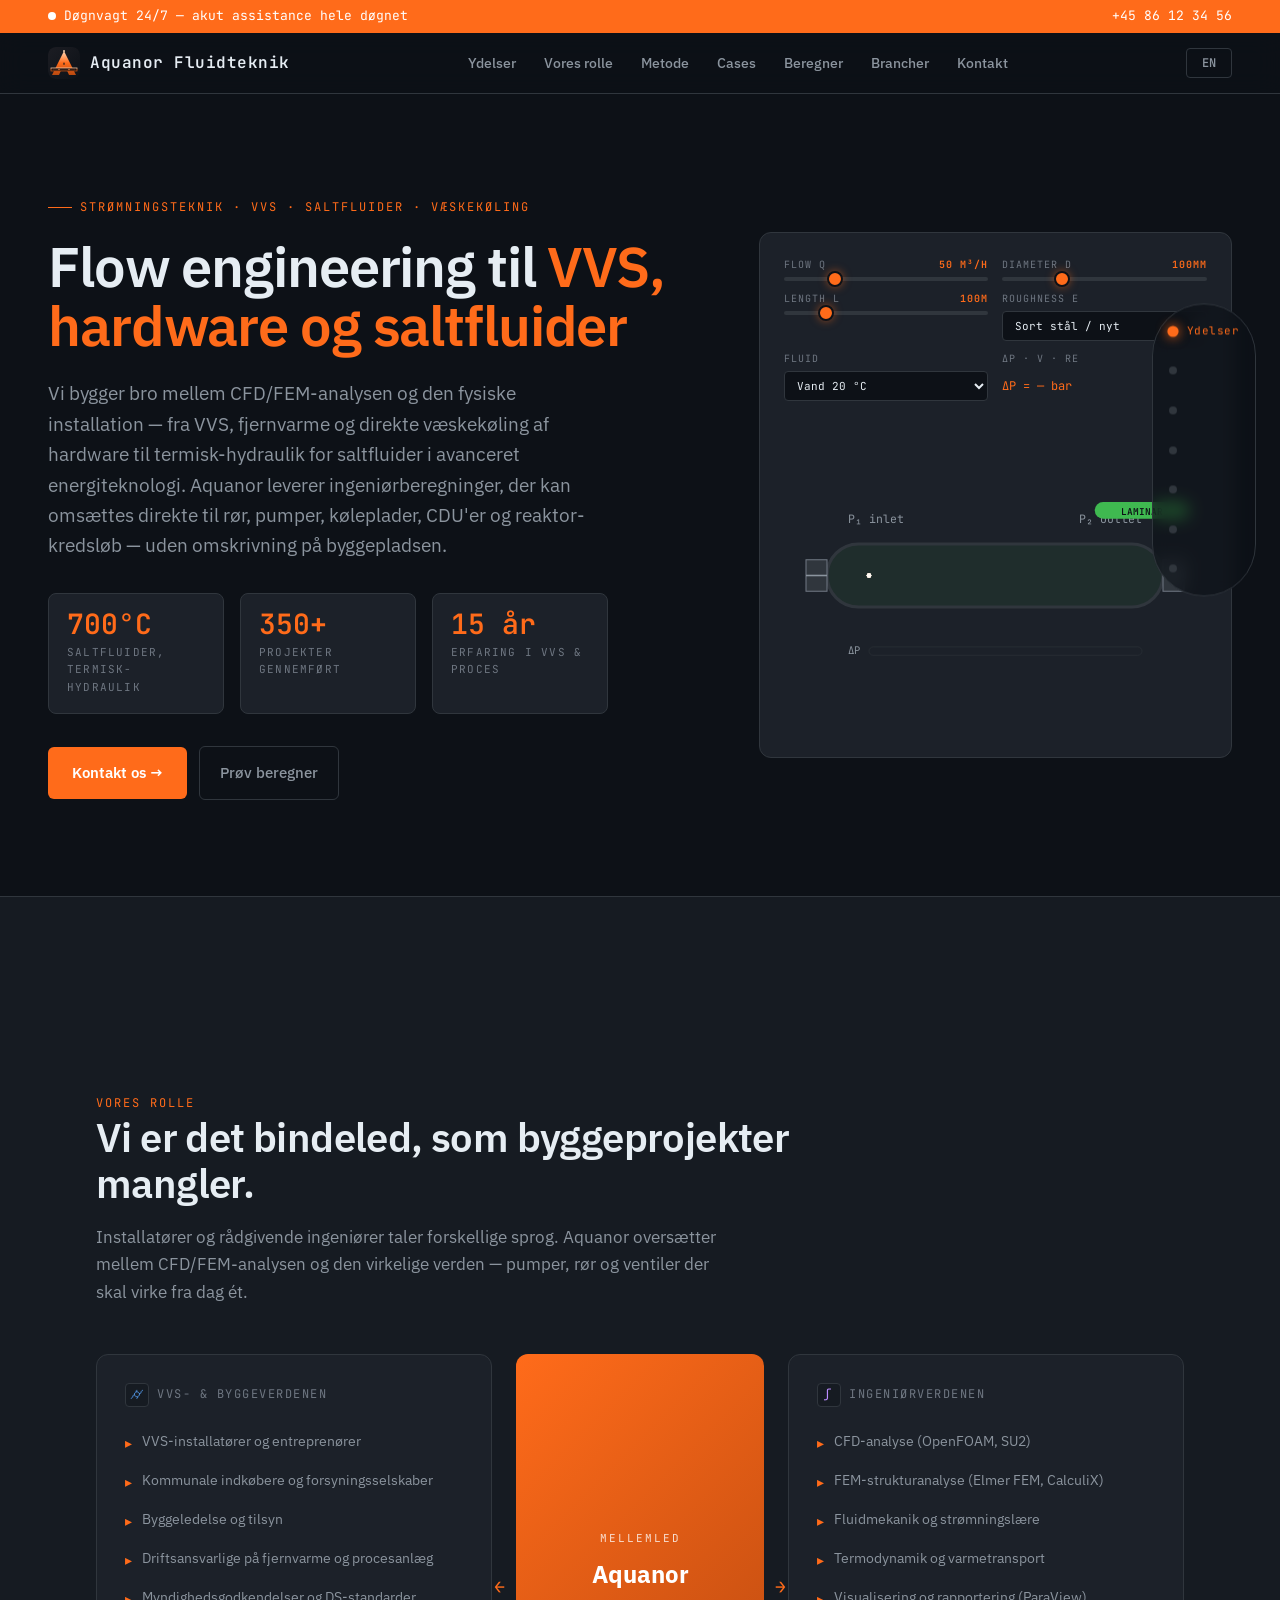
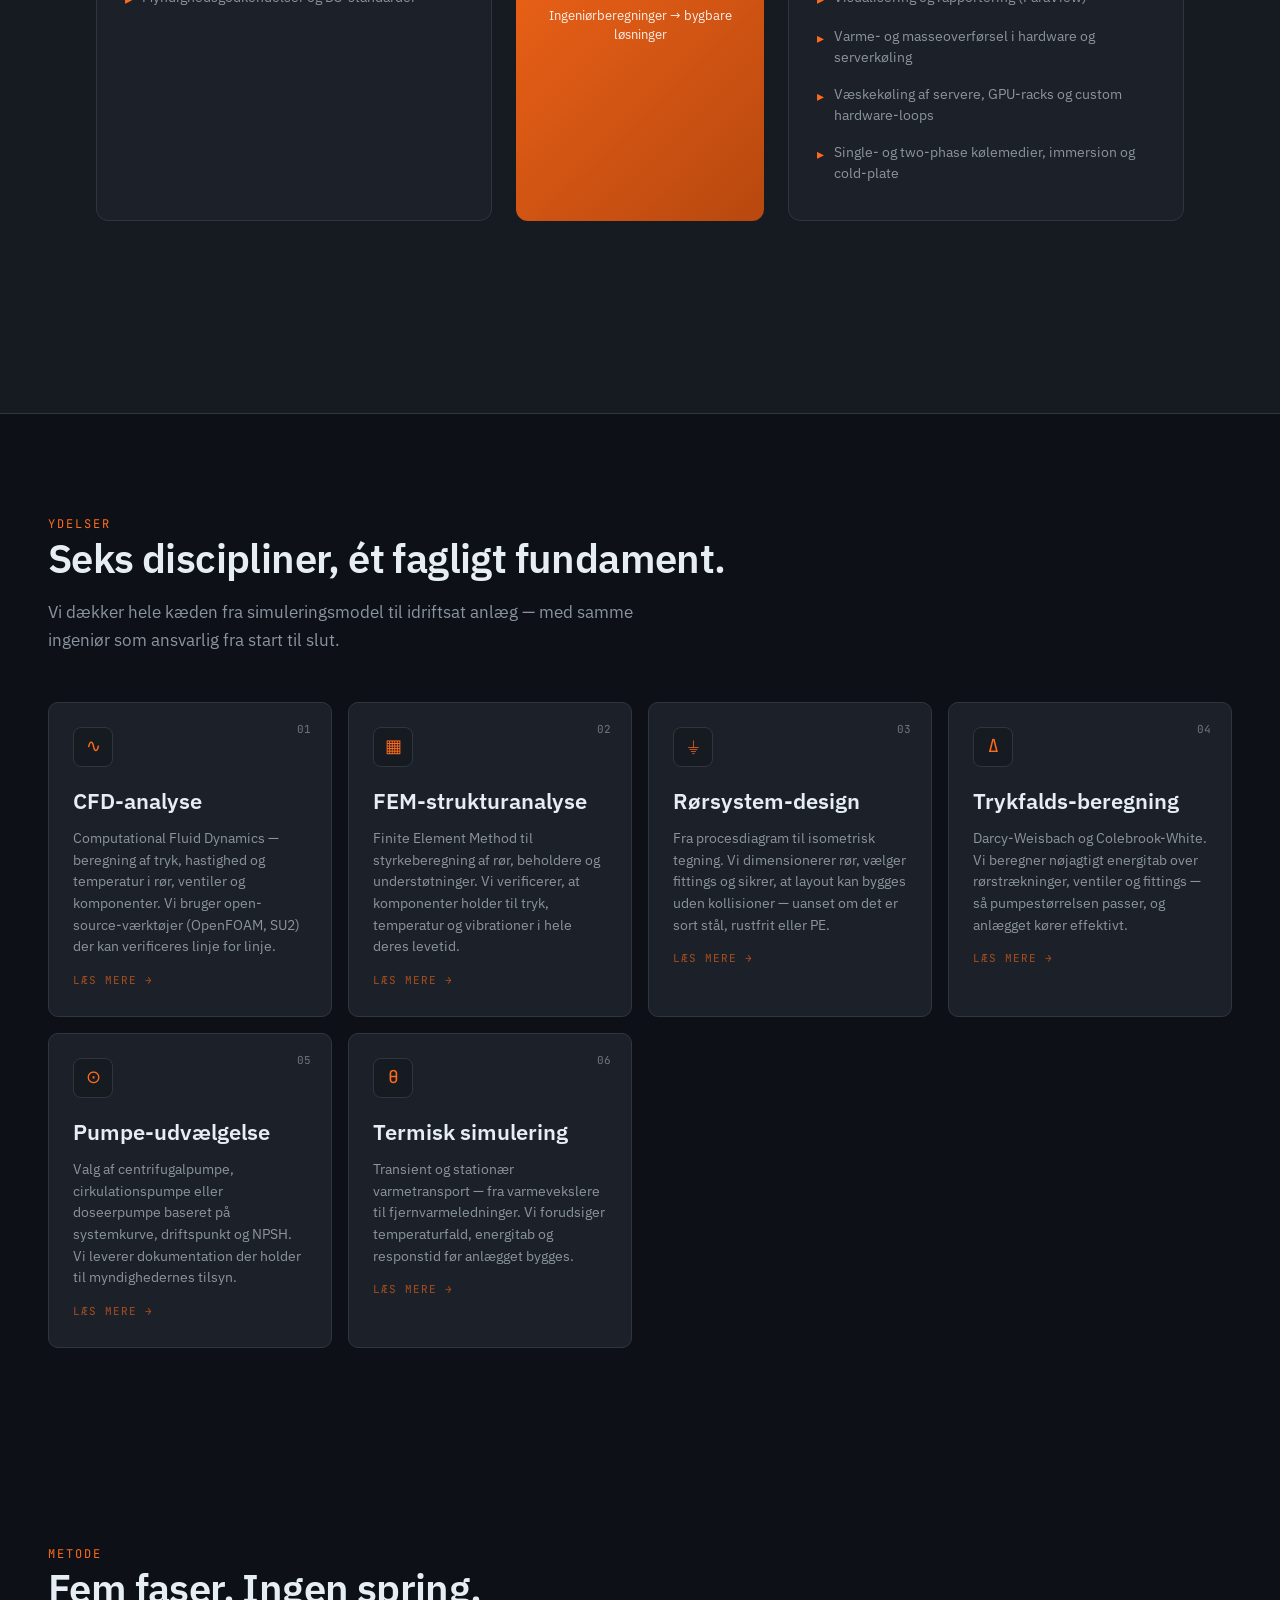
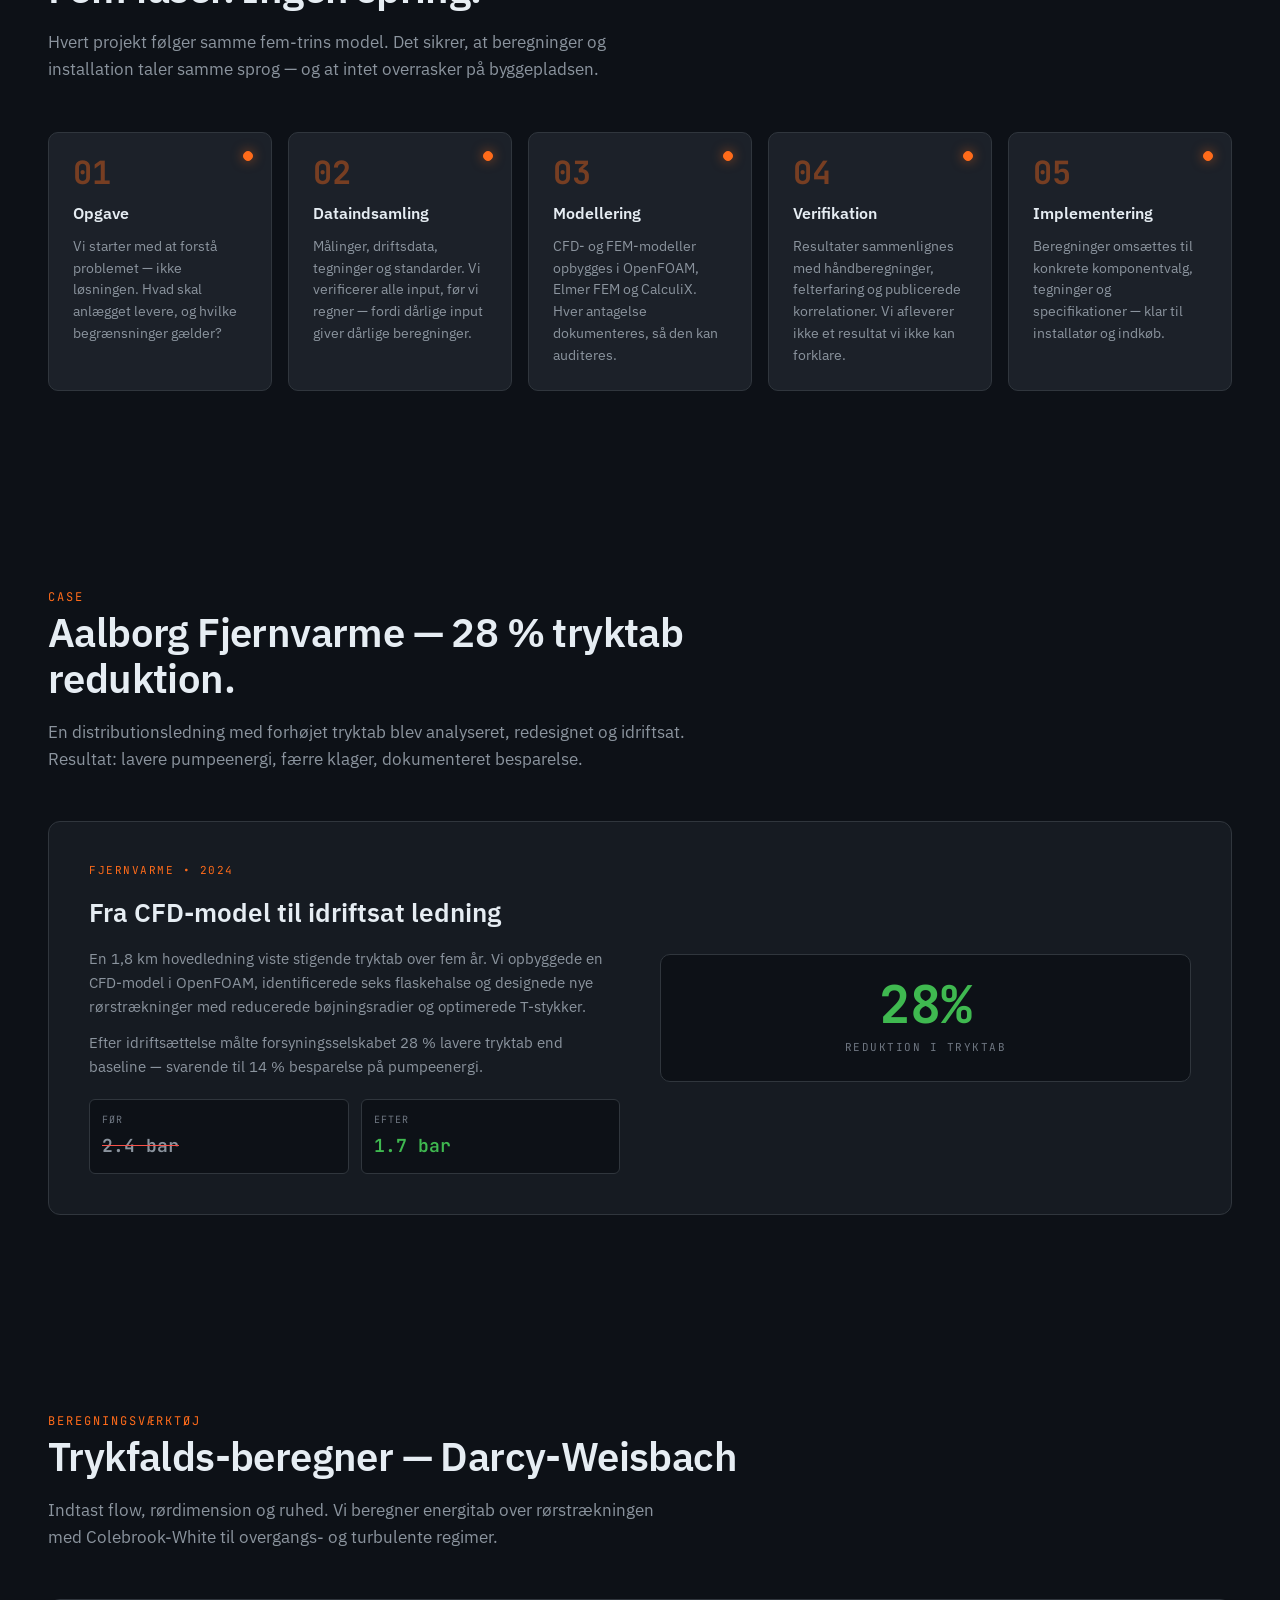
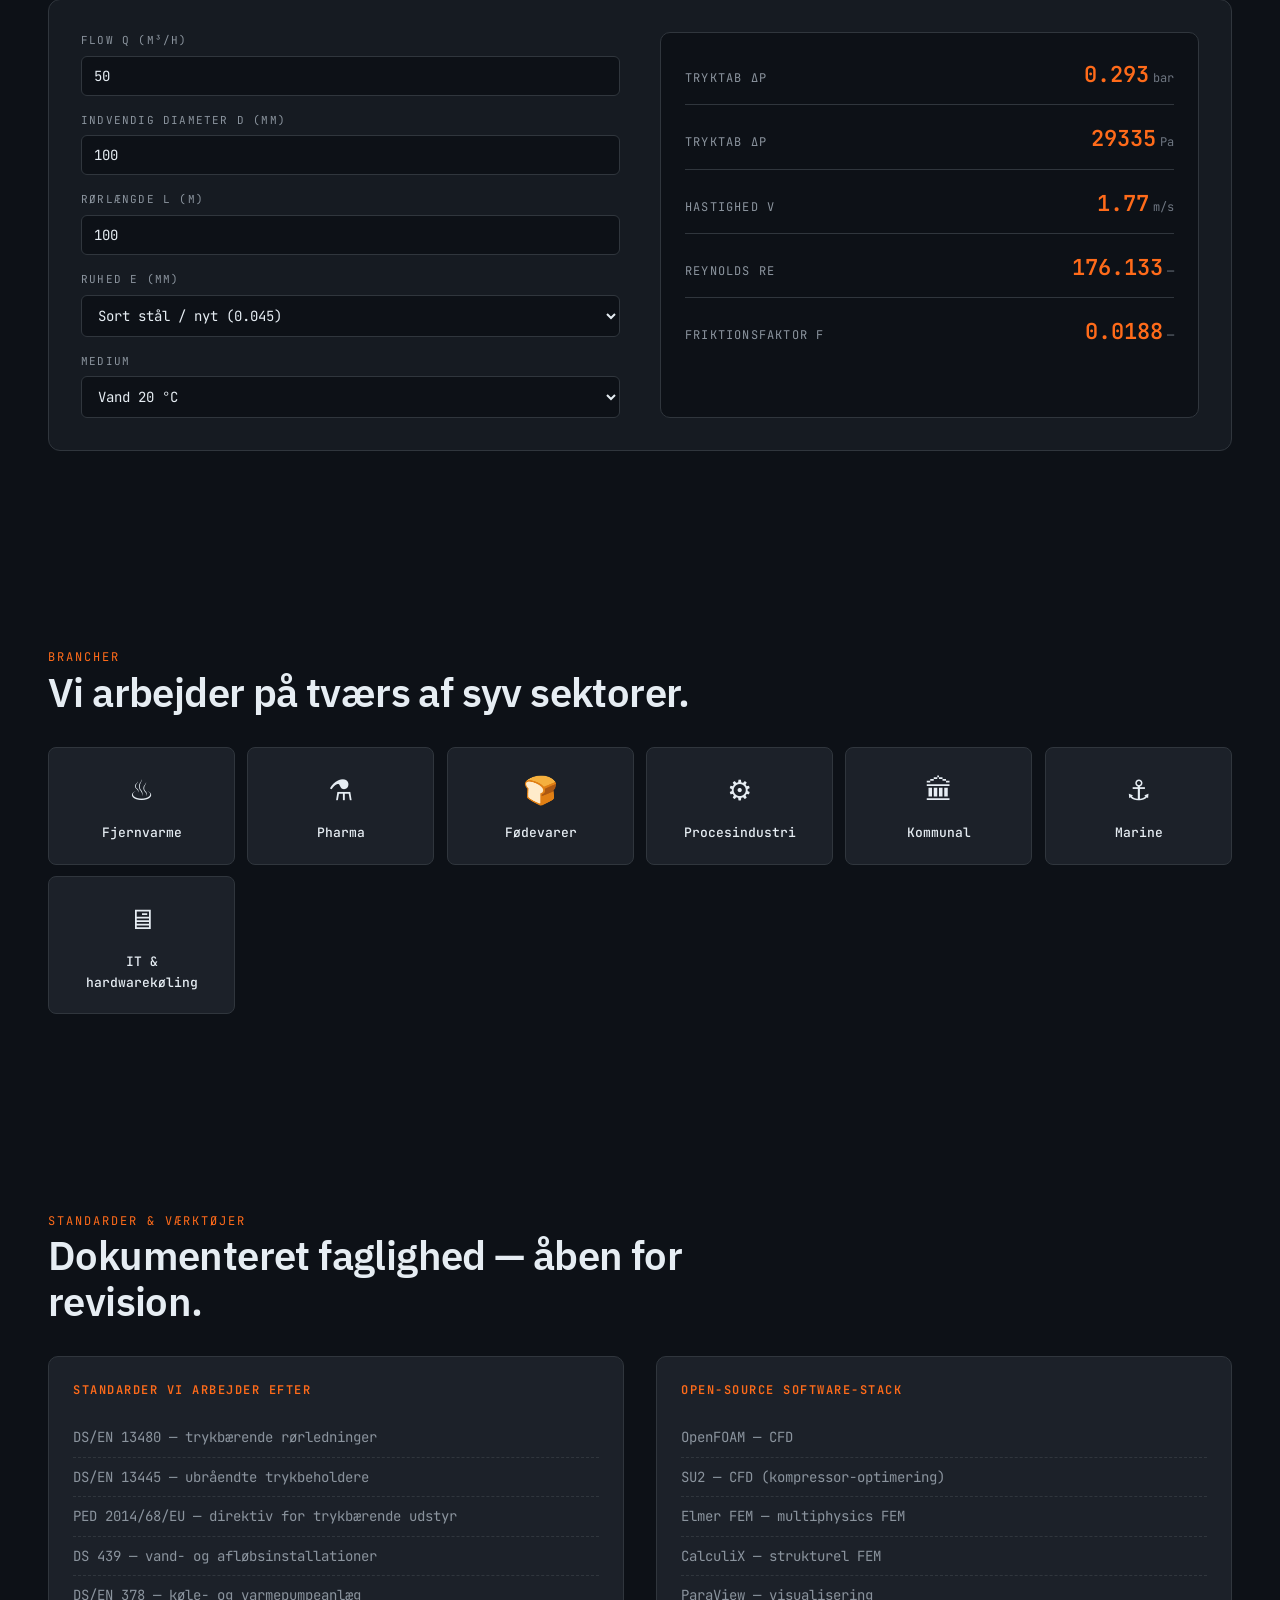
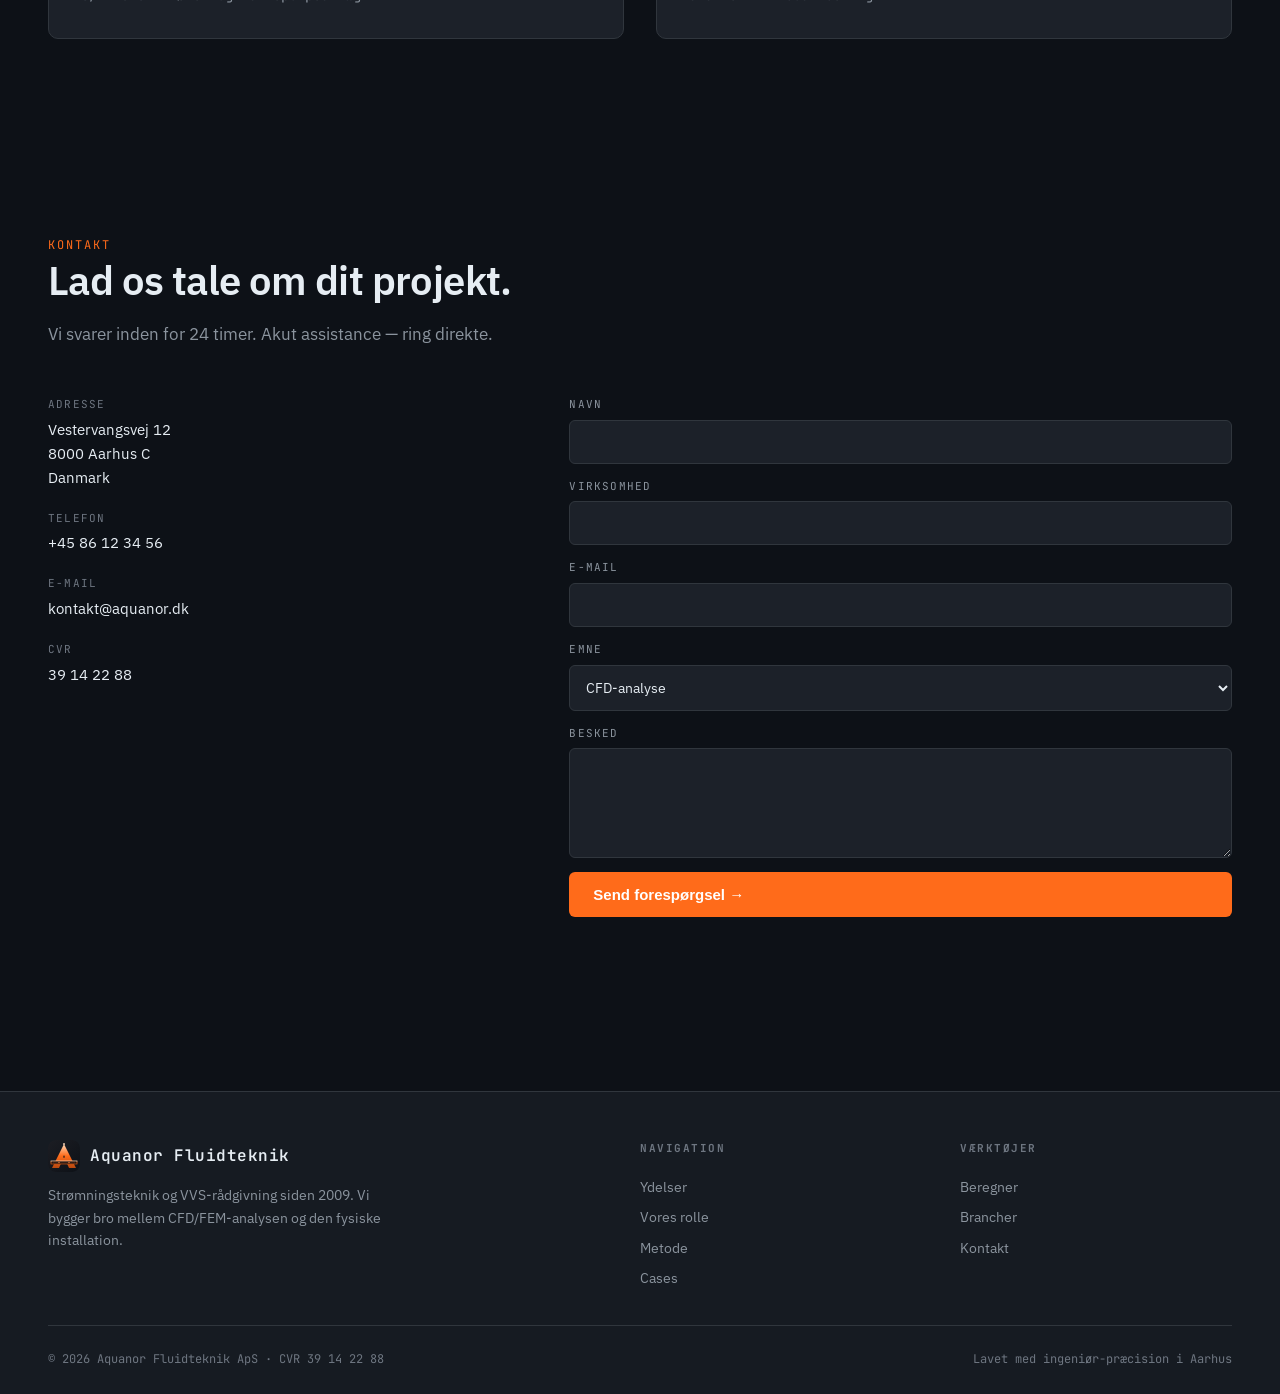
==== commit 50f1ad33: "Fix: language toggle bulletproof + bridge.right7/8 DA keys - Lang toggle: bigger hit area (min-width" ====
--- a/index.html
+++ b/index.html
@@ -38,8 +38,14 @@
 .nav-links a{color:var(--text-dim);font-size:14px;font-weight:500;transition:color .15s}
 .nav-links a:hover{color:var(--accent)}
 .nav-actions{display:flex;align-items:center;gap:12px}
-.lang-toggle{font-family:var(--mono);font-size:12px;font-weight:600;padding:6px 10px;border:1px solid var(--border);border-radius:4px;background:transparent;color:var(--text-dim);cursor:pointer;transition:all .15s}
+.lang-toggle{font-family:var(--mono);font-size:12px;font-weight:600;padding:6px 10px;border:1px solid var(--border);border-radius:4px;background:transparent;color:var(--text-dim);cursor:pointer;transition:all .15s;min-width:46px}
 .lang-toggle:hover{border-color:var(--accent);color:var(--accent)}
+.lang-toggle:active{transform:scale(.96)}
+.lang-toggle.flash{animation:langFlash .7s ease}
+@keyframes langFlash{
+  0%{background:var(--accent);color:#fff;border-color:var(--accent)}
+  100%{background:transparent;color:var(--text-dim);border-color:var(--border)}
+}
 .hamburger{display:none;background:none;border:none;cursor:pointer;padding:8px;color:var(--text)}
 .hamburger span{display:block;width:22px;height:2px;background:var(--text);margin:5px 0;transition:transform .2s}
 .hamburger.open span:nth-child(1){transform:rotate(45deg) translate(5px,5px)}
@@ -730,7 +736,7 @@
     "bridge.left1":"VVS-installatører og entreprenører","bridge.left2":"Kommunale indkøbere og forsyningsselskaber","bridge.left3":"Byggeledelse og tilsyn","bridge.left4":"Driftsansvarlige på fjernvarme og procesanlæg","bridge.left5":"Myndighedsgodkendelser og DS-standarder",
     "bridge.center_label":"Mellemled","bridge.center_tag":"Ingeniørberegninger → bygbare løsninger",
     "bridge.right_title":"Ingeniørverdenen",
-    "bridge.right1":"CFD-analyse (OpenFOAM, SU2)","bridge.right2":"FEM-strukturanalyse (Elmer FEM, CalculiX)","bridge.right3":"Fluidmekanik og strømningslære","bridge.right4":"Termodynamik og varmetransport","bridge.right5":"Visualisering og rapportering (ParaView)","bridge.right6":"Varme- og masseoverførsel i hardware og serverkøling",
+    "bridge.right1":"CFD-analyse (OpenFOAM, SU2)","bridge.right2":"FEM-strukturanalyse (Elmer FEM, CalculiX)","bridge.right3":"Fluidmekanik og strømningslære","bridge.right4":"Termodynamik og varmetransport","bridge.right5":"Visualisering og rapportering (ParaView)","bridge.right6":"Varme- og masseoverførsel i hardware og serverkøling","bridge.right7":"Væskekøling af servere, GPU-racks og custom hardware-loops","bridge.right8":"Single- og two-phase kølemedier, immersion og cold-plate",
     "cap.eyebrow":"Ydelser","cap.title":"Seks discipliner, ét fagligt fundament.","cap.lead":"Vi dækker hele kæden fra simuleringsmodel til idriftsat anlæg — med samme ingeniør som ansvarlig fra start til slut.","cap.readmore":"Læs mere →",
     "cap1.title":"CFD-analyse","cap1.desc":"Computational Fluid Dynamics — beregning af tryk, hastighed og temperatur i rør, ventiler og komponenter. Vi bruger open-source-værktøjer (OpenFOAM, SU2) der kan verificeres linje for linje.",
     "cap2.title":"FEM-strukturanalyse","cap2.desc":"Finite Element Method til styrkeberegning af rør, beholdere og understøtninger. Vi verificerer, at komponenter holder til tryk, temperatur og vibrationer i hele deres levetid.",
@@ -826,9 +832,34 @@
     const v=I18N[lang][key];
     if(v!==undefined){el.innerHTML=v}
   });
-  document.getElementById('langToggle').textContent=lang==='da'?'EN':'DA';
-}
-document.getElementById('langToggle').addEventListener('click',()=>setLang(curLang==='da'?'en':'da'));
+  const btn = document.getElementById('langToggle');
+  if(btn){
+    btn.textContent=lang==='da'?'EN':'DA';
+    btn.setAttribute('aria-label', lang==='da' ? 'Switch to English' : 'Skift til dansk');
+    // brief flash so the user gets immediate visual confirmation
+    btn.classList.remove('flash');
+    void btn.offsetWidth; // restart animation
+    btn.classList.add('flash');
+  }
+  // Update side-nav labels too (they reuse nav.* keys, but be explicit)
+  document.querySelectorAll('.side-nav [data-i18n]').forEach(el=>{
+    const key=el.getAttribute('data-i18n');
+    const v=I18N[lang][key];
+    if(v!==undefined){el.innerHTML=v}
+  });
+}
+const _langBtn = document.getElementById('langToggle');
+if(_langBtn){
+  _langBtn.addEventListener('click', (e)=>{
+    e.preventDefault();
+    e.stopPropagation();
+    setLang(curLang==='da'?'en':'da');
+  });
+  // Support keyboard
+  _langBtn.addEventListener('keydown', (e)=>{
+    if(e.key==='Enter' || e.key===' '){ e.preventDefault(); setLang(curLang==='da'?'en':'da'); }
+  });
+}
 setLang(curLang);
 
 /* === DARCY-WEISBACH CALCULATOR === */
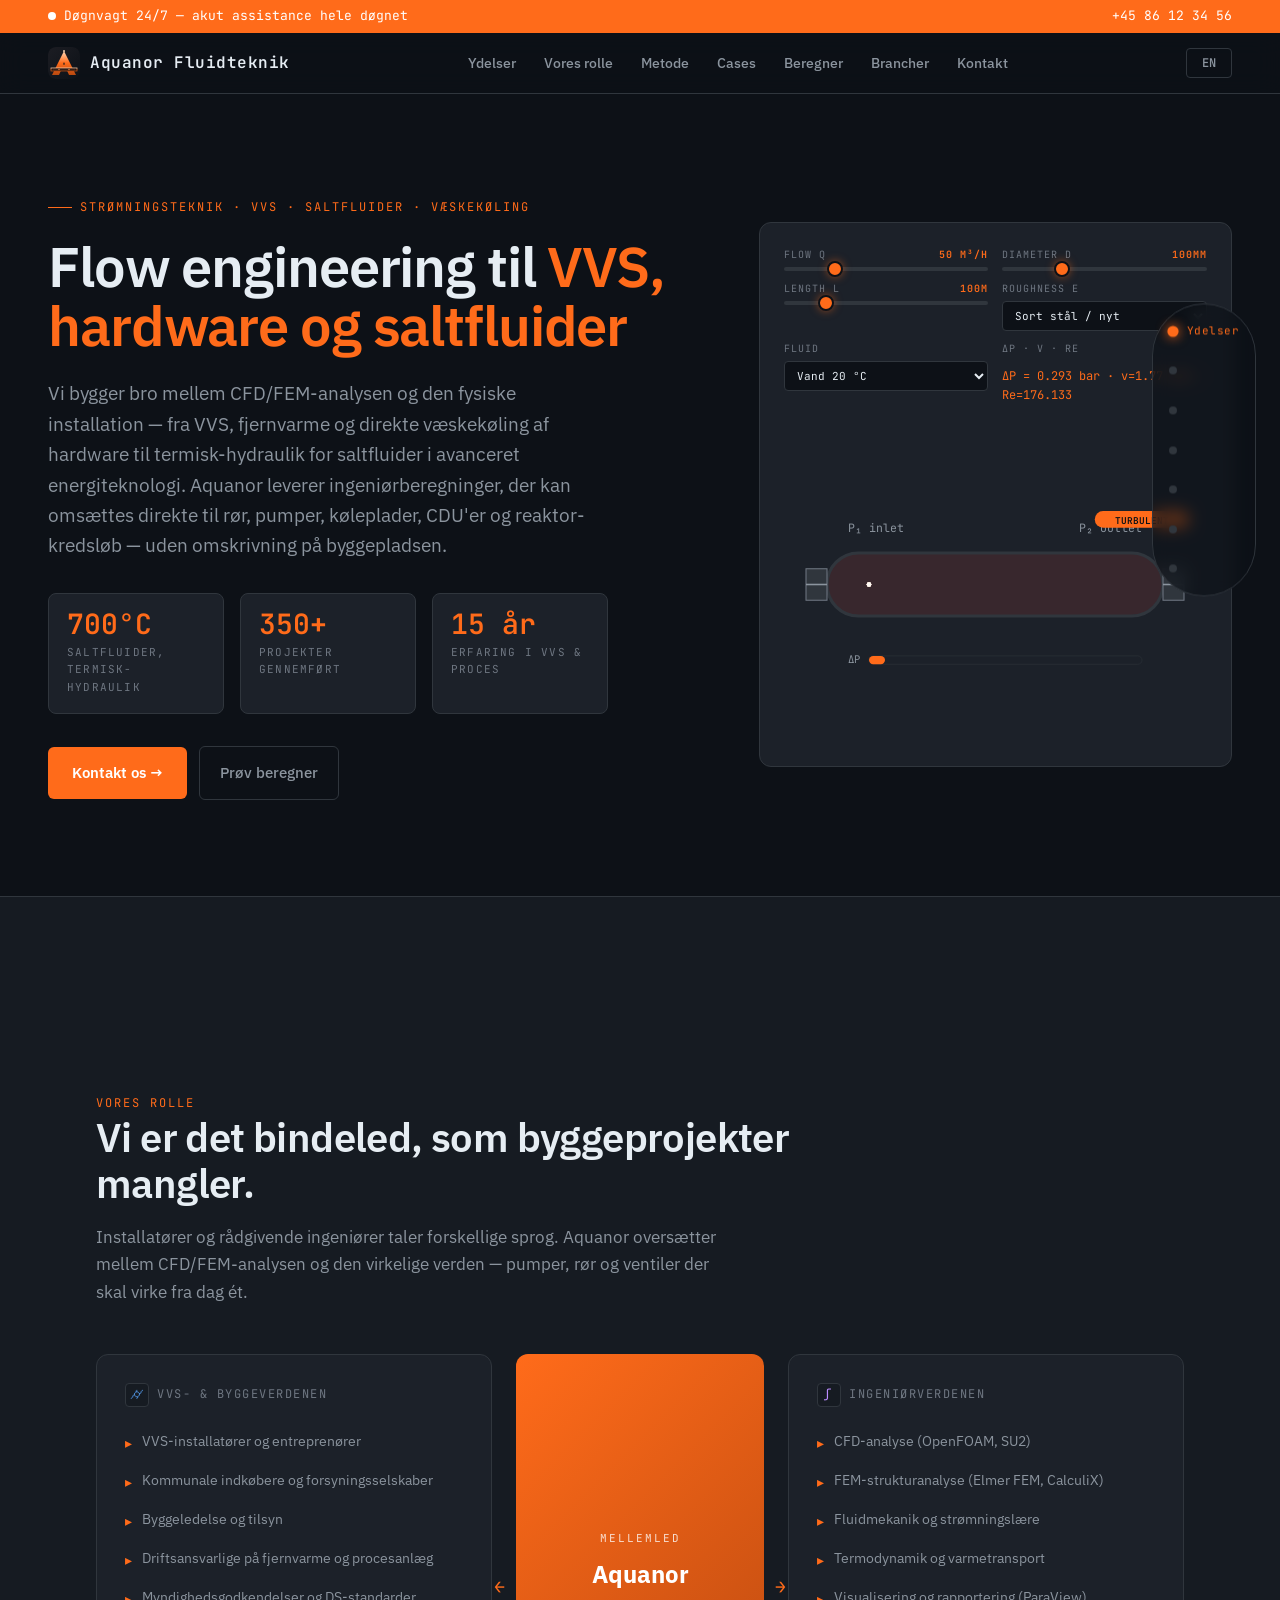
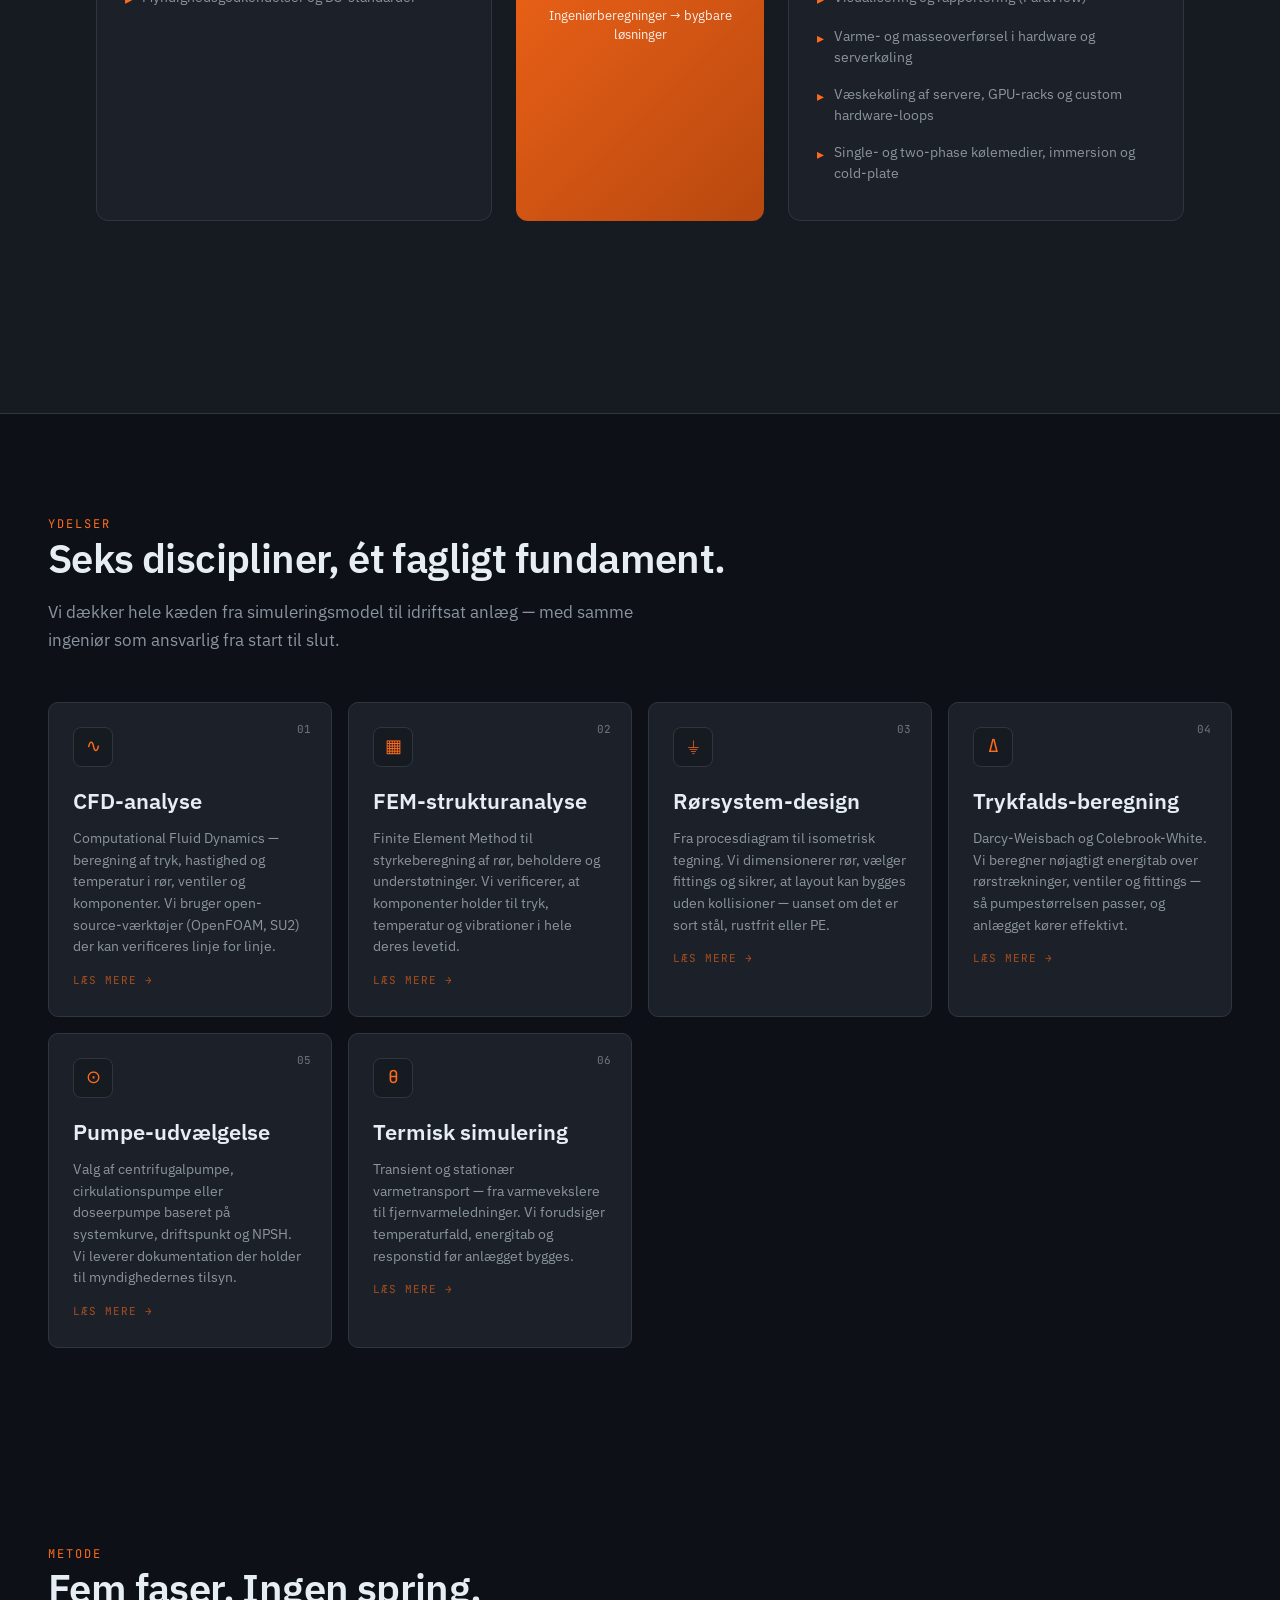
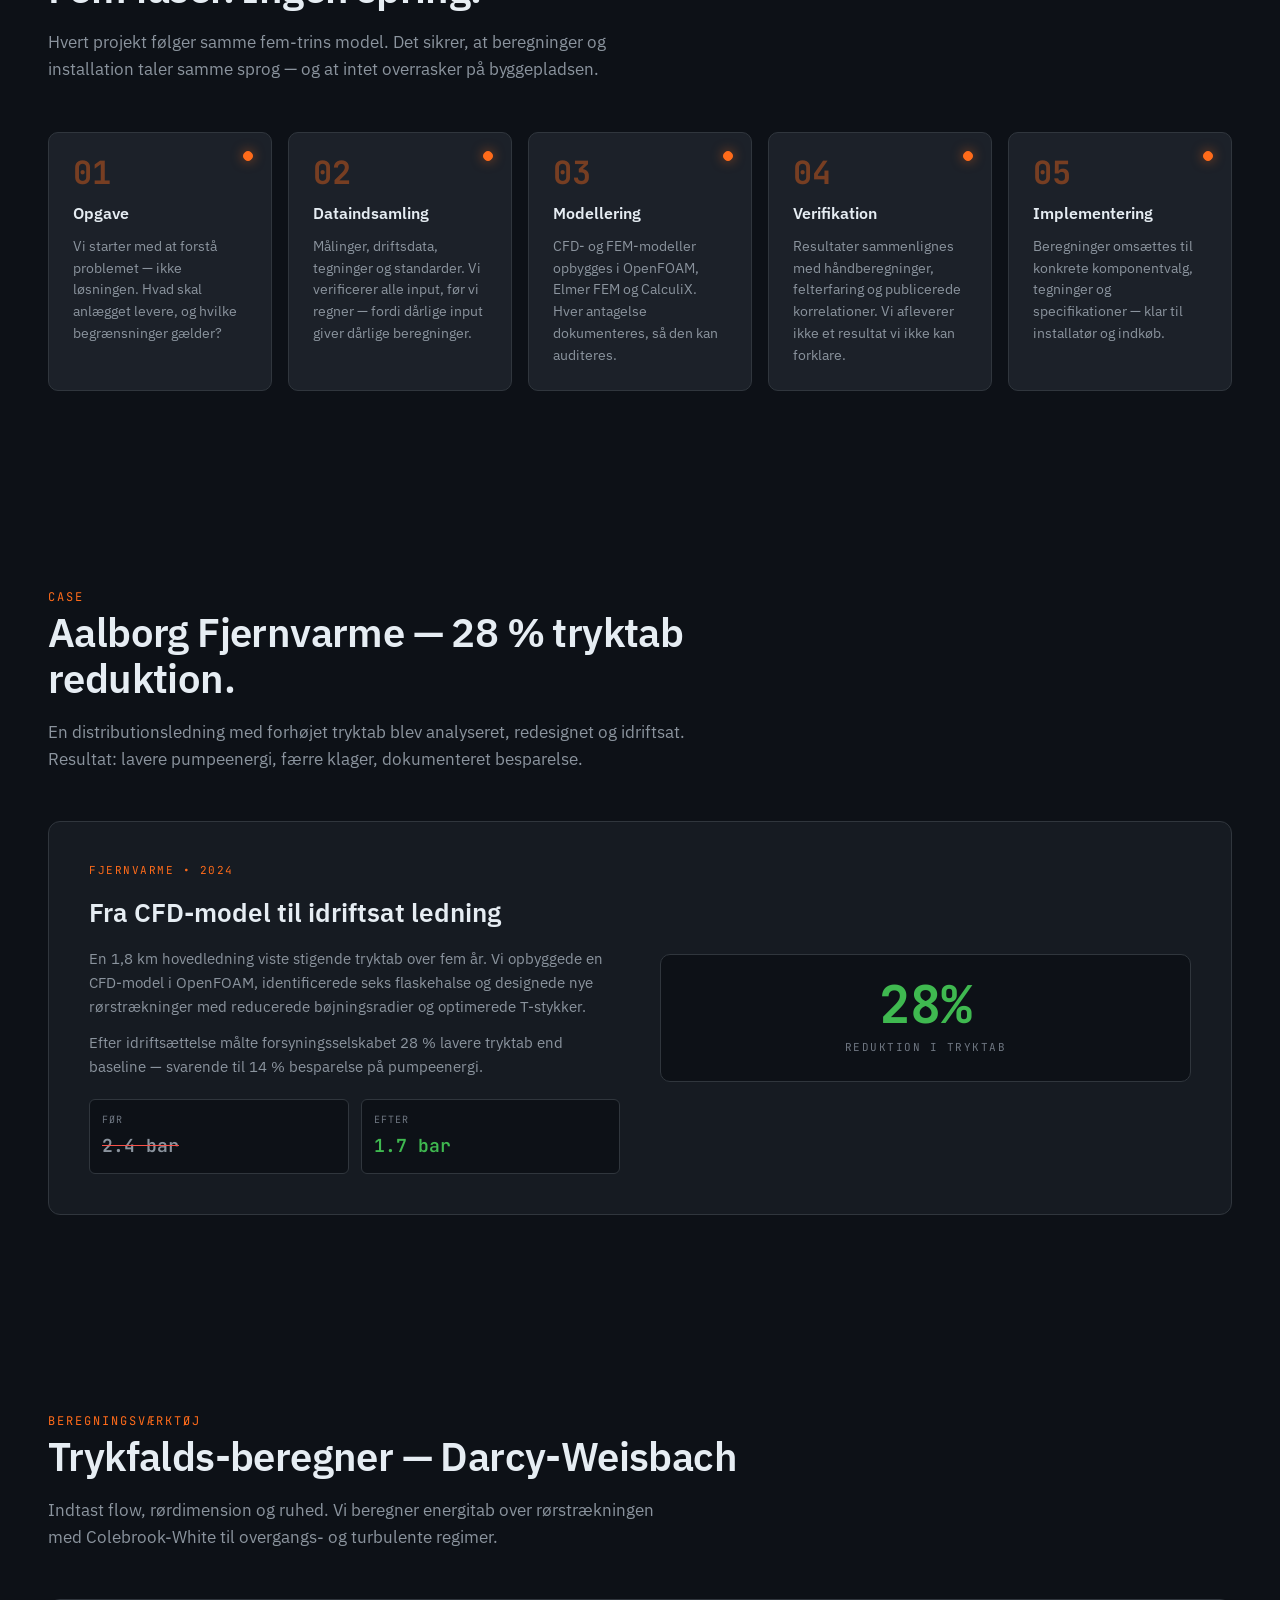
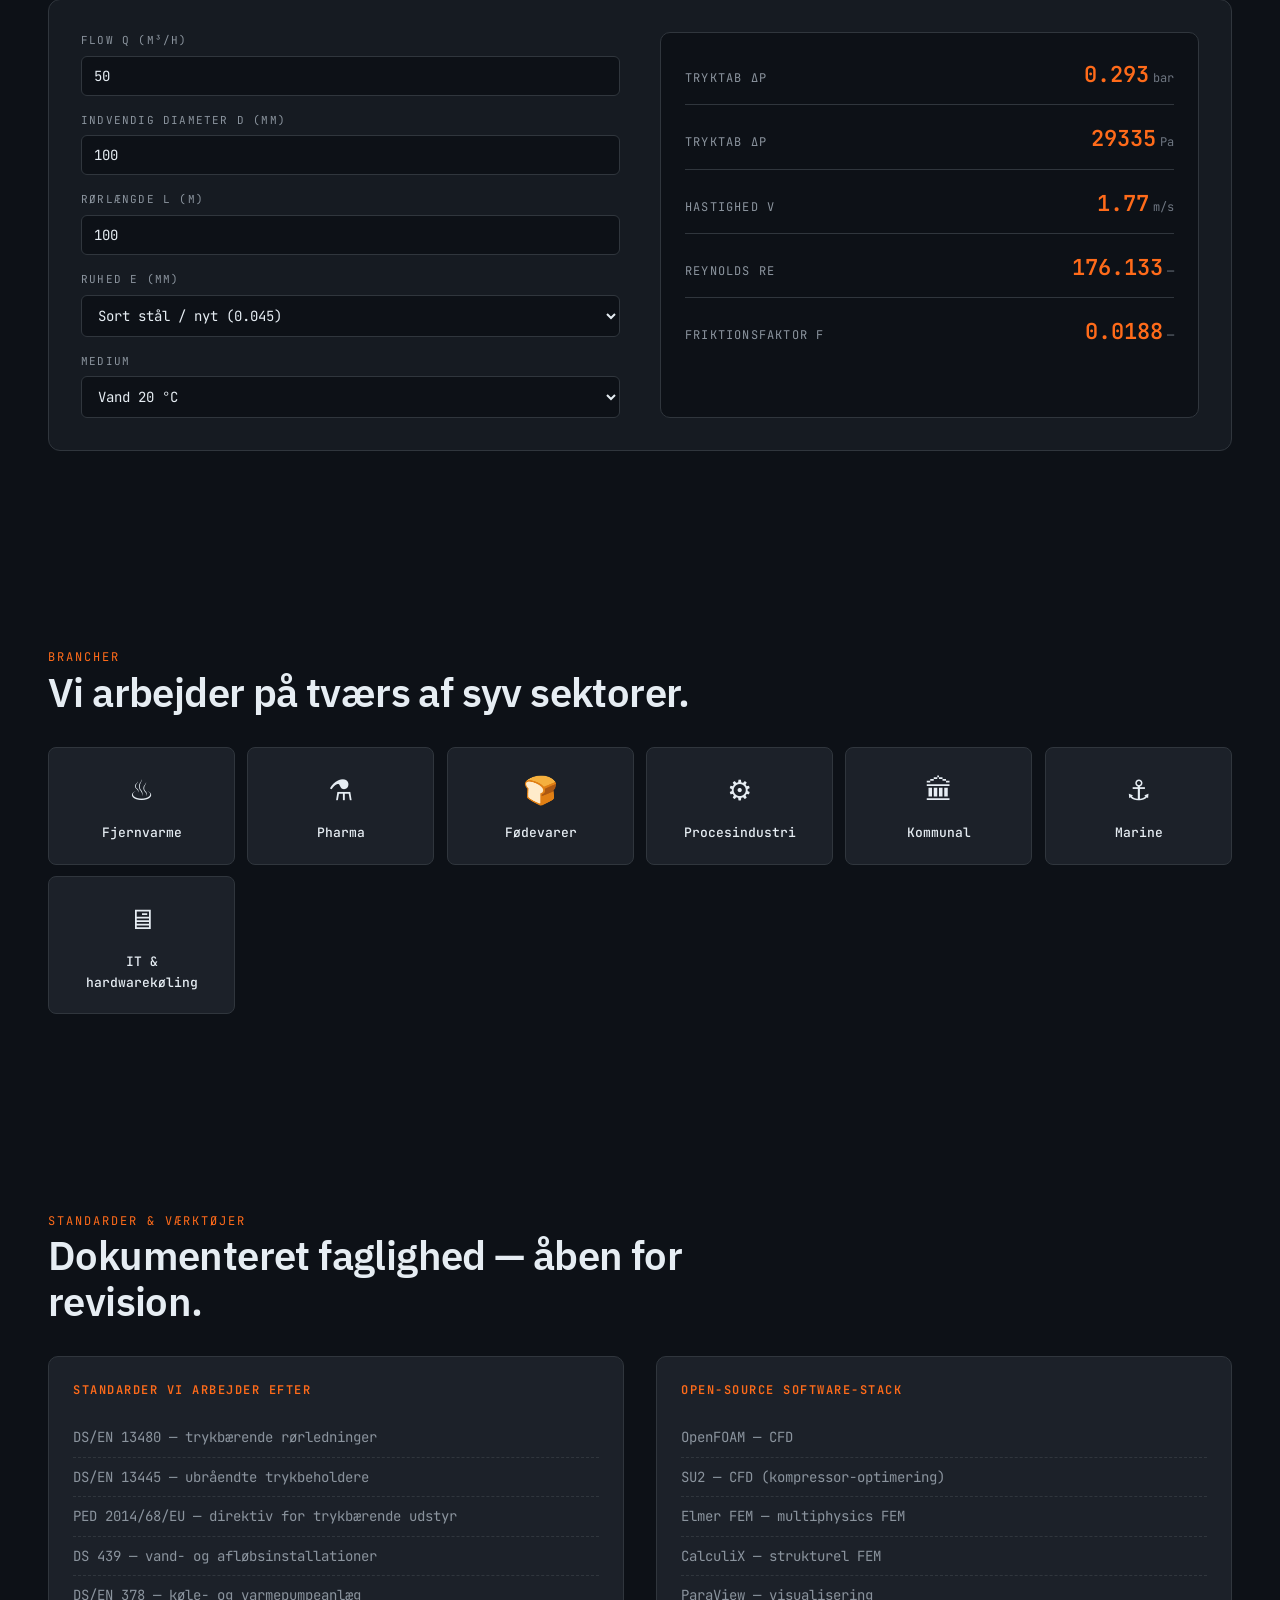
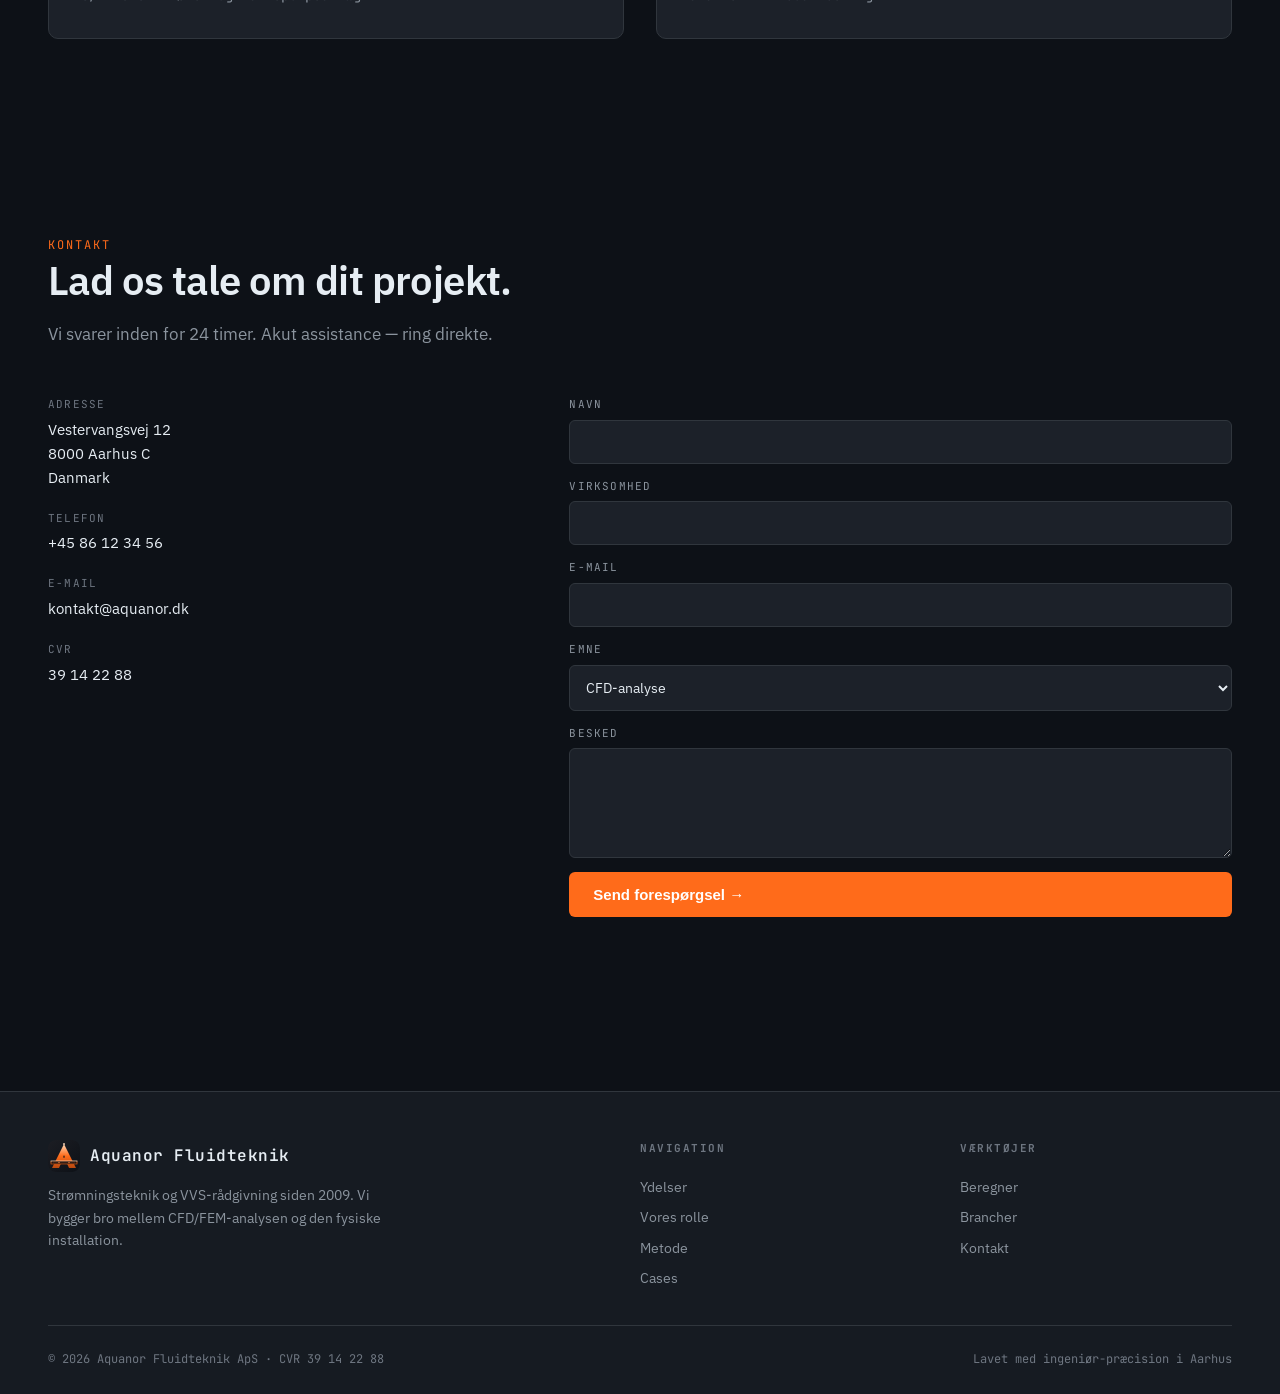
==== commit 90360ac4: "Fix home pipe widget: destructure rename bug (D:D_mm, eps:eps_mm)" ====
--- a/index.html
+++ b/index.html
@@ -1031,7 +1031,7 @@
 let _pipeSyncing = false;
 
 function _pipeRecompute(){
-  const{Q,D_mm,L,eps_mm,fluid:fk}=_pipeState;
+  const{Q,D:D_mm,L,eps:eps_mm,fluid:fk}=_pipeState;
   if(!Q||!D_mm||!L) return null;
   const D=D_mm/1000, eps=eps_mm/1000;
   const A=Math.PI*D*D/4;
